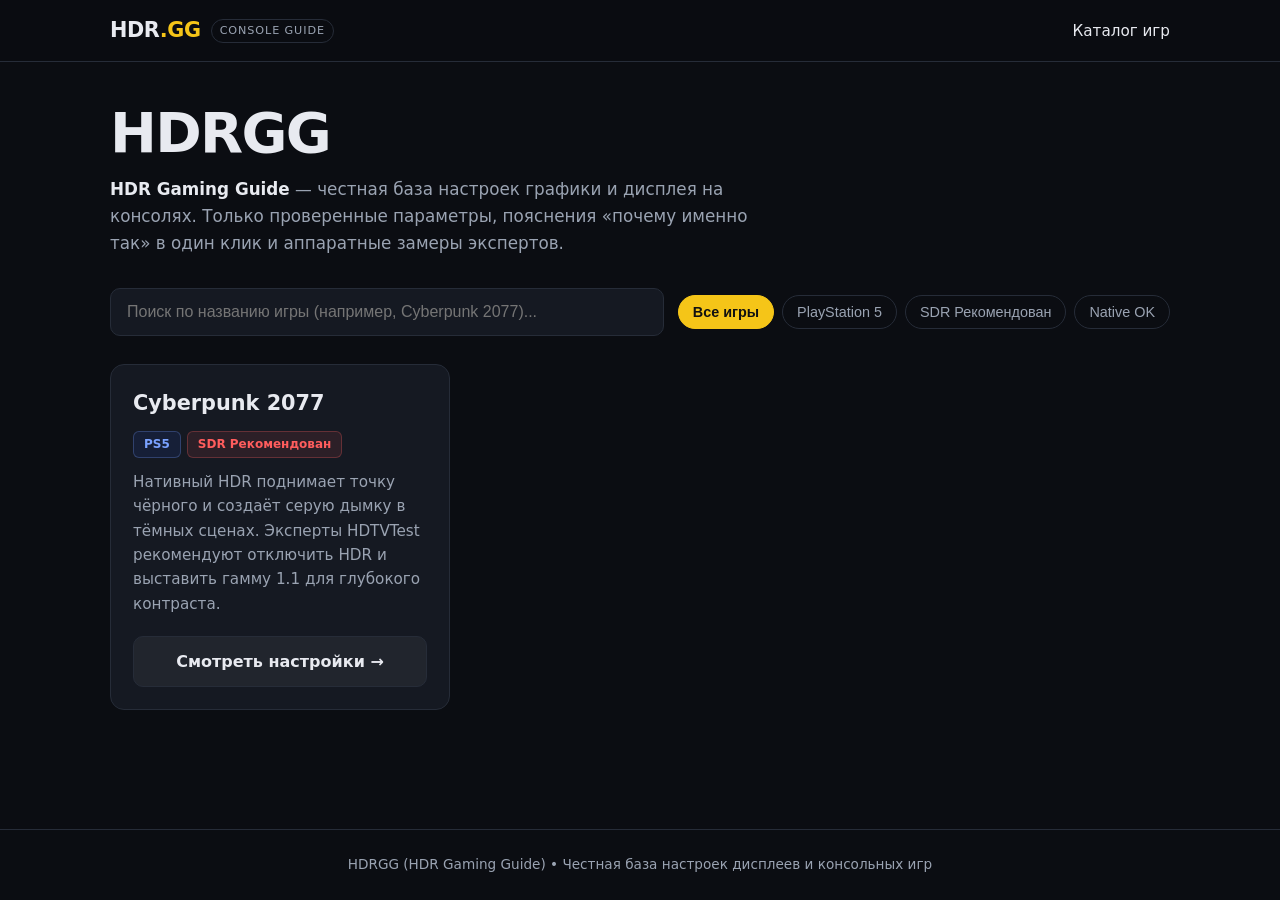
==== index.html @ 3c7486ac "Make index.html self-contained: inline styles and scripts" ====
<!DOCTYPE html>
<html lang="ru">
<head>
  <meta charset="UTF-8">
  <meta name="viewport" content="width=device-width, initial-scale=1.0">
  <title>HDRGG — База знаний и оптимальных настроек HDR в играх</title>
  <meta name="description" content="HDRGG (HDR Gaming Guide): честные настройки графики и HDR в играх на PS5 и консолях. Без мыла, с пояснениями в один клик и замерами HDTVTest.">

  <!-- Open Graph -->
  <meta property="og:title" content="HDRGG — Честный гид по настройкам HDR в играх">
  <meta property="og:description" content="Оптимальные настройки дисплея и графики на PS5: замеры экспертов, понятные пояснения и готовые пресеты.">
  <meta property="og:type" content="website">

  <style>
    *{box-sizing:border-box;margin:0;padding:0}
    :root{--bg:#0b0d12;--card:#151922;--border:#262c38;--text:#e8eaf0;--muted:#9aa3b2;--accent:#f5c518;--danger:#ff5d5d;--ok:#3ddc84}
    html{scroll-behavior:smooth}
    body{background:var(--bg);color:var(--text);font-family:system-ui,-apple-system,"Segoe UI",Roboto,sans-serif;line-height:1.6;min-height:100vh;display:flex;flex-direction:column}
    a{color:inherit;text-decoration:none}
    .header{position:sticky;top:0;z-index:10;background:rgba(11,13,18,.85);backdrop-filter:blur(10px);border-bottom:1px solid var(--border)}
    .header-container{max-width:1100px;margin:0 auto;padding:14px 20px;display:flex;align-items:center;justify-content:space-between;gap:16px}
    .logo-link{display:flex;align-items:center;gap:10px}
    .logo-text{font-weight:800;font-size:1.3rem;letter-spacing:-.02em}
    .logo-accent{color:var(--accent)}
    .logo-badge{font-size:.7rem;text-transform:uppercase;letter-spacing:.08em;color:var(--muted);border:1px solid var(--border);border-radius:999px;padding:2px 8px}
    .nav-links a{color:var(--muted);font-size:.95rem}
    .nav-links a.active,.nav-links a:hover{color:var(--text)}
    .main{flex:1;max-width:1100px;width:100%;margin:0 auto;padding:40px 20px}
    .hero{margin-bottom:32px}
    .hero-title{font-size:clamp(2.2rem,8vw,3.5rem);font-weight:800;letter-spacing:-.03em;line-height:1.1;margin-bottom:12px}
    .hero-desc{color:var(--muted);max-width:640px;font-size:1.05rem}
    .hero-desc strong{color:var(--text)}
    .controls-bar{display:flex;flex-direction:column;gap:14px;margin-bottom:28px}
    .search-input{width:100%;padding:14px 16px;background:var(--card);border:1px solid var(--border);border-radius:10px;color:var(--text);font-size:1rem}
    .search-input:focus{outline:none;border-color:var(--accent)}
    .filter-tags{display:flex;flex-wrap:wrap;gap:8px}
    .filter-btn{background:transparent;border:1px solid var(--border);color:var(--muted);padding:8px 14px;border-radius:999px;font-size:.9rem;cursor:pointer;transition:.2s}
    .filter-btn:hover{color:var(--text);border-color:var(--muted)}
    .filter-btn.active{background:var(--accent);border-color:var(--accent);color:#111;font-weight:600}
    .games-grid{display:grid;grid-template-columns:repeat(auto-fill,minmax(300px,1fr));gap:20px}
    .game-card{background:var(--card);border:1px solid var(--border);border-radius:14px;padding:22px;display:flex;flex-direction:column;justify-content:space-between;gap:20px;transition:border-color .2s,transform .2s}
    .game-card:hover{border-color:var(--accent);transform:translateY(-2px)}
    .game-title{font-size:1.3rem;margin-bottom:10px}
    .badges-row{display:flex;flex-wrap:wrap;gap:6px;margin-bottom:12px}
    .badge{font-size:.75rem;font-weight:600;padding:3px 10px;border-radius:6px}
    .badge-platform{background:#1f3a8a33;color:#7aa2ff;border:1px solid #7aa2ff44}
    .badge-broken{background:#ff5d5d1a;color:var(--danger);border:1px solid #ff5d5d44}
    .badge-ok{background:#3ddc841a;color:var(--ok);border:1px solid #3ddc8444}
    .game-summary{color:var(--muted);font-size:.95rem}
    .btn-card{display:inline-block;text-align:center;padding:12px;border-radius:10px;background:#ffffff0d;border:1px solid var(--border);font-weight:600;transition:.2s}
    .btn-card:hover{background:var(--accent);color:#111;border-color:var(--accent)}
    .empty{color:var(--muted);text-align:center;padding:40px 0;display:none}
    .footer{border-top:1px solid var(--border);text-align:center;padding:24px 20px;color:var(--muted);font-size:.85rem}
    .back-to-top{position:fixed;right:20px;bottom:20px;width:44px;height:44px;border-radius:50%;border:1px solid var(--border);background:var(--card);color:var(--text);font-size:1.2rem;cursor:pointer;opacity:0;pointer-events:none;transition:opacity .2s}
    .back-to-top.visible{opacity:1;pointer-events:auto}
    @media (min-width:720px){.controls-bar{flex-direction:row;align-items:center}.search-input{flex:1}}
  </style>
</head>
<body>

  <header class="header">
    <div class="header-container">
      <div class="logo">
        <a href="index.html" class="logo-link">
          <span class="logo-text">HDR<span class="logo-accent">.GG</span></span>
          <span class="logo-badge">Console Guide</span>
        </a>
      </div>
      <nav class="nav-links">
        <a href="index.html" class="active">Каталог игр</a>
      </nav>
    </div>
  </header>

  <main class="main">
    <section class="hero">
      <h1 class="hero-title">HDRGG</h1>
      <p class="hero-desc">
        <strong>HDR Gaming Guide</strong> — честная база настроек графики и дисплея на консолях. Только проверенные параметры, пояснения «почему именно так» в один клик и аппаратные замеры экспертов.
      </p>
    </section>

    <div class="controls-bar">
      <input type="text" id="gameSearch" class="search-input" placeholder="Поиск по названию игры (например, Cyberpunk 2077)..." autocomplete="off">
      <div class="filter-tags">
        <button class="filter-btn active" data-filter="all">Все игры</button>
        <button class="filter-btn" data-filter="ps5">PlayStation 5</button>
        <button class="filter-btn" data-filter="sdr-rec">SDR Рекомендован</button>
        <button class="filter-btn" data-filter="native-ok">Native OK</button>
      </div>
    </div>

    <div class="games-grid">
      <!-- Cyberpunk 2077 Card -->
      <article class="game-card" data-platform="ps5" data-status="sdr-rec">
        <div>
          <div class="game-header">
            <h2 class="game-title">Cyberpunk 2077</h2>
          </div>
          <div class="badges-row">
            <span class="badge badge-platform">PS5</span>
            <span class="badge badge-broken">SDR Рекомендован</span>
          </div>
          <p class="game-summary">
            Нативный HDR поднимает точку чёрного и создаёт серую дымку в тёмных сценах. Эксперты HDTVTest рекомендуют отключить HDR и выставить гамму 1.1 для глубокого контраста.
          </p>
        </div>
        <a href="cyberpunk-2077.html" class="btn-card">Смотреть настройки →</a>
      </article>
    </div>
    <p id="emptyState" class="empty">Ничего не найдено</p>
  </main>

  <footer class="footer">
    <p>HDRGG (HDR Gaming Guide) • Честная база настроек дисплеев и консольных игр</p>
  </footer>

  <button id="backToTop" class="back-to-top" title="Наверх" aria-label="Наверх">↑</button>

  <script>
    const search = document.getElementById('gameSearch');
    const buttons = document.querySelectorAll('.filter-btn');
    const cards = document.querySelectorAll('.game-card');
    const empty = document.getElementById('emptyState');
    let filter = 'all';

    function apply() {
      const q = search.value.trim().toLowerCase();
      let shown = 0;
      cards.forEach(card => {
        const title = card.querySelector('.game-title').textContent.toLowerCase();
        const matchFilter = filter === 'all' || card.dataset.platform === filter || card.dataset.status === filter;
        const visible = matchFilter && title.includes(q);
        card.style.display = visible ? '' : 'none';
        if (visible) shown++;
      });
      empty.style.display = shown ? 'none' : 'block';
    }

    search.addEventListener('input', apply);
    buttons.forEach(btn => btn.addEventListener('click', () => {
      buttons.forEach(b => b.classList.remove('active'));
      btn.classList.add('active');
      filter = btn.dataset.filter;
      apply();
    }));

    const toTop = document.getElementById('backToTop');
    window.addEventListener('scroll', () => toTop.classList.toggle('visible', window.scrollY > 300));
    toTop.addEventListener('click', () => window.scrollTo({ top: 0, behavior: 'smooth' }));
  </script>
</body>
</html>
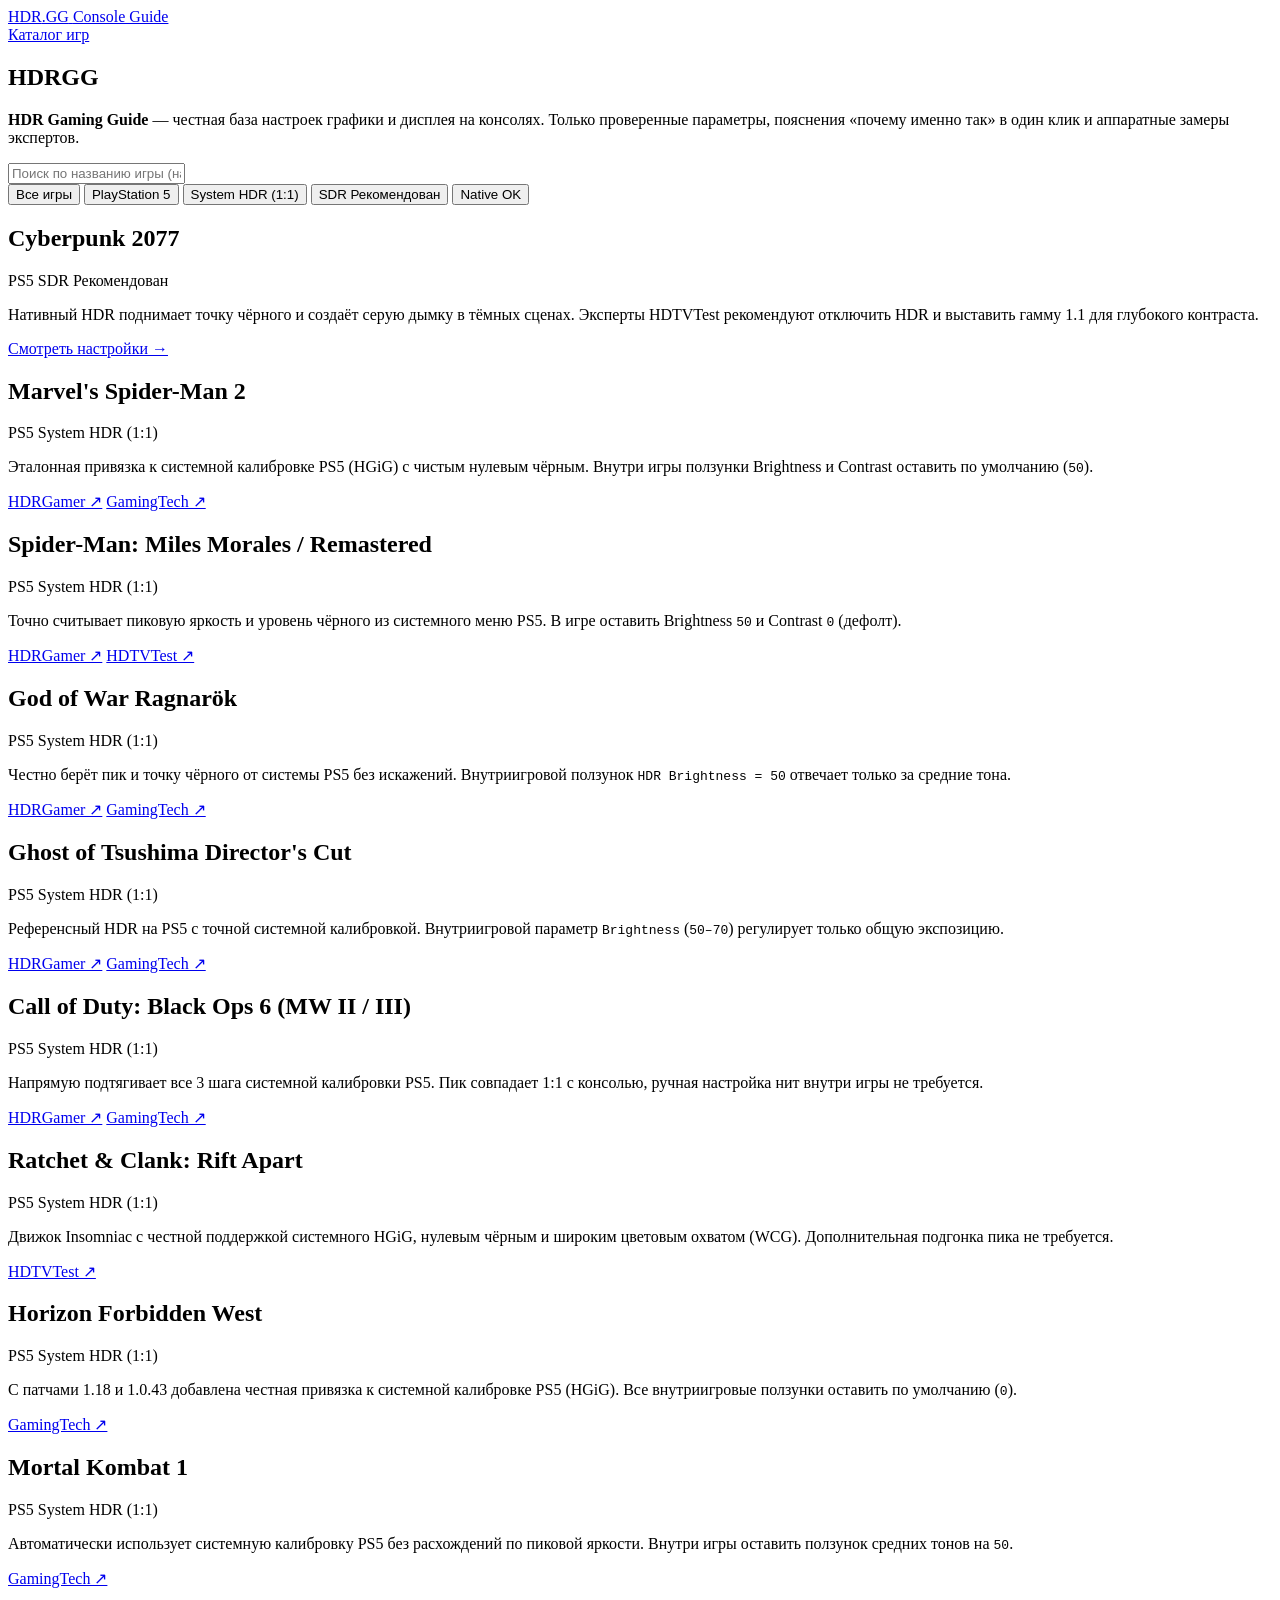
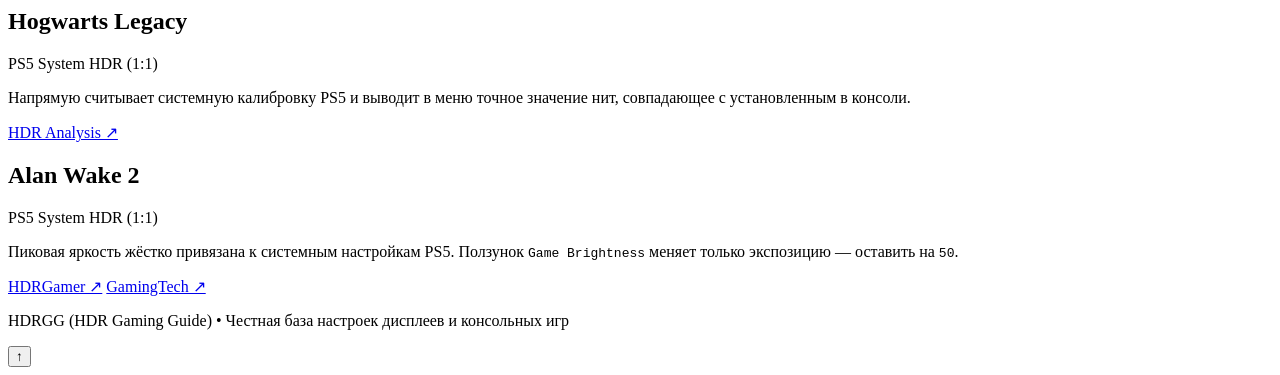
==== commit ba438923: "Update index.html" ====
--- a/index.html
+++ b/index.html
@@ -11,63 +11,20 @@
   <meta property="og:description" content="Оптимальные настройки дисплея и графики на PS5: замеры экспертов, понятные пояснения и готовые пресеты.">
   <meta property="og:type" content="website">
 
-  <style>
-    *{box-sizing:border-box;margin:0;padding:0}
-    :root{--bg:#0b0d12;--card:#151922;--border:#262c38;--text:#e8eaf0;--muted:#9aa3b2;--accent:#f5c518;--danger:#ff5d5d;--ok:#3ddc84}
-    html{scroll-behavior:smooth}
-    body{background:var(--bg);color:var(--text);font-family:system-ui,-apple-system,"Segoe UI",Roboto,sans-serif;line-height:1.6;min-height:100vh;display:flex;flex-direction:column}
-    a{color:inherit;text-decoration:none}
-    .header{position:sticky;top:0;z-index:10;background:rgba(11,13,18,.85);backdrop-filter:blur(10px);border-bottom:1px solid var(--border)}
-    .header-container{max-width:1100px;margin:0 auto;padding:14px 20px;display:flex;align-items:center;justify-content:space-between;gap:16px}
-    .logo-link{display:flex;align-items:center;gap:10px}
-    .logo-text{font-weight:800;font-size:1.3rem;letter-spacing:-.02em}
-    .logo-accent{color:var(--accent)}
-    .logo-badge{font-size:.7rem;text-transform:uppercase;letter-spacing:.08em;color:var(--muted);border:1px solid var(--border);border-radius:999px;padding:2px 8px}
-    .nav-links a{color:var(--muted);font-size:.95rem}
-    .nav-links a.active,.nav-links a:hover{color:var(--text)}
-    .main{flex:1;max-width:1100px;width:100%;margin:0 auto;padding:40px 20px}
-    .hero{margin-bottom:32px}
-    .hero-title{font-size:clamp(2.2rem,8vw,3.5rem);font-weight:800;letter-spacing:-.03em;line-height:1.1;margin-bottom:12px}
-    .hero-desc{color:var(--muted);max-width:640px;font-size:1.05rem}
-    .hero-desc strong{color:var(--text)}
-    .controls-bar{display:flex;flex-direction:column;gap:14px;margin-bottom:28px}
-    .search-input{width:100%;padding:14px 16px;background:var(--card);border:1px solid var(--border);border-radius:10px;color:var(--text);font-size:1rem}
-    .search-input:focus{outline:none;border-color:var(--accent)}
-    .filter-tags{display:flex;flex-wrap:wrap;gap:8px}
-    .filter-btn{background:transparent;border:1px solid var(--border);color:var(--muted);padding:8px 14px;border-radius:999px;font-size:.9rem;cursor:pointer;transition:.2s}
-    .filter-btn:hover{color:var(--text);border-color:var(--muted)}
-    .filter-btn.active{background:var(--accent);border-color:var(--accent);color:#111;font-weight:600}
-    .games-grid{display:grid;grid-template-columns:repeat(auto-fill,minmax(300px,1fr));gap:20px}
-    .game-card{background:var(--card);border:1px solid var(--border);border-radius:14px;padding:22px;display:flex;flex-direction:column;justify-content:space-between;gap:20px;transition:border-color .2s,transform .2s}
-    .game-card:hover{border-color:var(--accent);transform:translateY(-2px)}
-    .game-title{font-size:1.3rem;margin-bottom:10px}
-    .badges-row{display:flex;flex-wrap:wrap;gap:6px;margin-bottom:12px}
-    .badge{font-size:.75rem;font-weight:600;padding:3px 10px;border-radius:6px}
-    .badge-platform{background:#1f3a8a33;color:#7aa2ff;border:1px solid #7aa2ff44}
-    .badge-broken{background:#ff5d5d1a;color:var(--danger);border:1px solid #ff5d5d44}
-    .badge-ok{background:#3ddc841a;color:var(--ok);border:1px solid #3ddc8444}
-    .game-summary{color:var(--muted);font-size:.95rem}
-    .btn-card{display:inline-block;text-align:center;padding:12px;border-radius:10px;background:#ffffff0d;border:1px solid var(--border);font-weight:600;transition:.2s}
-    .btn-card:hover{background:var(--accent);color:#111;border-color:var(--accent)}
-    .empty{color:var(--muted);text-align:center;padding:40px 0;display:none}
-    .footer{border-top:1px solid var(--border);text-align:center;padding:24px 20px;color:var(--muted);font-size:.85rem}
-    .back-to-top{position:fixed;right:20px;bottom:20px;width:44px;height:44px;border-radius:50%;border:1px solid var(--border);background:var(--card);color:var(--text);font-size:1.2rem;cursor:pointer;opacity:0;pointer-events:none;transition:opacity .2s}
-    .back-to-top.visible{opacity:1;pointer-events:auto}
-    @media (min-width:720px){.controls-bar{flex-direction:row;align-items:center}.search-input{flex:1}}
-  </style>
+  <link rel="stylesheet" href="style.css">
 </head>
 <body>
 
   <header class="header">
     <div class="header-container">
       <div class="logo">
-        <a href="index.html" class="logo-link">
+        <a href="./" class="logo-link">
           <span class="logo-text">HDR<span class="logo-accent">.GG</span></span>
           <span class="logo-badge">Console Guide</span>
         </a>
       </div>
       <nav class="nav-links">
-        <a href="index.html" class="active">Каталог игр</a>
+        <a href="./" class="active">Каталог игр</a>
       </nav>
     </div>
   </header>
@@ -81,10 +38,11 @@
     </section>
 
     <div class="controls-bar">
-      <input type="text" id="gameSearch" class="search-input" placeholder="Поиск по названию игры (например, Cyberpunk 2077)..." autocomplete="off">
+      <input type="text" id="gameSearch" class="search-input" placeholder="Поиск по названию игры (например, Cyberpunk 2077, Spider-Man 2)..." autocomplete="off">
       <div class="filter-tags">
         <button class="filter-btn active" data-filter="all">Все игры</button>
         <button class="filter-btn" data-filter="ps5">PlayStation 5</button>
+        <button class="filter-btn" data-filter="system-hdr">System HDR (1:1)</button>
         <button class="filter-btn" data-filter="sdr-rec">SDR Рекомендован</button>
         <button class="filter-btn" data-filter="native-ok">Native OK</button>
       </div>
@@ -105,10 +63,205 @@
             Нативный HDR поднимает точку чёрного и создаёт серую дымку в тёмных сценах. Эксперты HDTVTest рекомендуют отключить HDR и выставить гамму 1.1 для глубокого контраста.
           </p>
         </div>
-        <a href="cyberpunk-2077.html" class="btn-card">Смотреть настройки →</a>
+        <a href="games/cyberpunk-2077/" class="btn-card">Смотреть настройки →</a>
+      </article>
+
+      <!-- Marvel's Spider-Man 2 -->
+      <article class="game-card" data-platform="ps5" data-status="system-hdr native-ok">
+        <div>
+          <div class="game-header">
+            <h2 class="game-title">Marvel's Spider-Man 2</h2>
+          </div>
+          <div class="badges-row">
+            <span class="badge badge-platform">PS5</span>
+            <span class="badge badge-system">System HDR (1:1)</span>
+          </div>
+          <p class="game-summary">
+            Эталонная привязка к системной калибровке PS5 (HGiG) с чистым нулевым чёрным. Внутри игры ползунки Brightness и Contrast оставить по умолчанию (<code>50</code>).
+          </p>
+        </div>
+        <div class="card-sources">
+          <a href="https://www.hdrgamer.com/2023/10/marvels-spider-man-2-hdr-settings.html" target="_blank" rel="noopener noreferrer" class="btn-card">HDRGamer ↗</a>
+          <a href="https://www.youtube.com/watch?v=6RADQQoK1A8" target="_blank" rel="noopener noreferrer" class="btn-card">GamingTech ↗</a>
+        </div>
+      </article>
+
+      <!-- Marvel's Spider-Man: Miles Morales / Remastered -->
+      <article class="game-card" data-platform="ps5" data-status="system-hdr native-ok">
+        <div>
+          <div class="game-header">
+            <h2 class="game-title">Spider-Man: Miles Morales / Remastered</h2>
+          </div>
+          <div class="badges-row">
+            <span class="badge badge-platform">PS5</span>
+            <span class="badge badge-system">System HDR (1:1)</span>
+          </div>
+          <p class="game-summary">
+            Точно считывает пиковую яркость и уровень чёрного из системного меню PS5. В игре оставить Brightness <code>50</code> и Contrast <code>0</code> (дефолт).
+          </p>
+        </div>
+        <div class="card-sources">
+          <a href="https://www.hdrgamer.com/2022/02/marvels-spider-man-miles-morales-hdr.html" target="_blank" rel="noopener noreferrer" class="btn-card">HDRGamer ↗</a>
+          <a href="https://www.youtube.com/watch?v=4Z_oJeHB-9E" target="_blank" rel="noopener noreferrer" class="btn-card">HDTVTest ↗</a>
+        </div>
+      </article>
+
+      <!-- God of War Ragnarök -->
+      <article class="game-card" data-platform="ps5" data-status="system-hdr native-ok">
+        <div>
+          <div class="game-header">
+            <h2 class="game-title">God of War Ragnarök</h2>
+          </div>
+          <div class="badges-row">
+            <span class="badge badge-platform">PS5</span>
+            <span class="badge badge-system">System HDR (1:1)</span>
+          </div>
+          <p class="game-summary">
+            Честно берёт пик и точку чёрного от системы PS5 без искажений. Внутриигровой ползунок <code>HDR Brightness = 50</code> отвечает только за средние тона.
+          </p>
+        </div>
+        <div class="card-sources">
+          <a href="https://www.hdrgamer.com/2022/11/god-of-war-ragnarok-hdr-settings.html" target="_blank" rel="noopener noreferrer" class="btn-card">HDRGamer ↗</a>
+          <a href="https://www.youtube.com/watch?v=zZSlhTzvuTs" target="_blank" rel="noopener noreferrer" class="btn-card">GamingTech ↗</a>
+        </div>
+      </article>
+
+      <!-- Ghost of Tsushima Director's Cut -->
+      <article class="game-card" data-platform="ps5" data-status="system-hdr native-ok">
+        <div>
+          <div class="game-header">
+            <h2 class="game-title">Ghost of Tsushima Director's Cut</h2>
+          </div>
+          <div class="badges-row">
+            <span class="badge badge-platform">PS5</span>
+            <span class="badge badge-system">System HDR (1:1)</span>
+          </div>
+          <p class="game-summary">
+            Референсный HDR на PS5 с точной системной калибровкой. Внутриигровой параметр <code>Brightness</code> (<code>50–70</code>) регулирует только общую экспозицию.
+          </p>
+        </div>
+        <div class="card-sources">
+          <a href="https://www.hdrgamer.com/2022/02/ghost-of-tsushima-ps5-hdr-settings.html" target="_blank" rel="noopener noreferrer" class="btn-card">HDRGamer ↗</a>
+          <a href="https://www.youtube.com/watch?v=10AkEy0HC-I" target="_blank" rel="noopener noreferrer" class="btn-card">GamingTech ↗</a>
+        </div>
+      </article>
+
+      <!-- Call of Duty: Black Ops 6 (и MW II / III) -->
+      <article class="game-card" data-platform="ps5" data-status="system-hdr native-ok">
+        <div>
+          <div class="game-header">
+            <h2 class="game-title">Call of Duty: Black Ops 6 (MW II / III)</h2>
+          </div>
+          <div class="badges-row">
+            <span class="badge badge-platform">PS5</span>
+            <span class="badge badge-system">System HDR (1:1)</span>
+          </div>
+          <p class="game-summary">
+            Напрямую подтягивает все 3 шага системной калибровки PS5. Пик совпадает 1:1 с консолью, ручная настройка нит внутри игры не требуется.
+          </p>
+        </div>
+        <div class="card-sources">
+          <a href="https://www.hdrgamer.com/2024/11/call-of-duty-black-ops-6-hdr-settings.html" target="_blank" rel="noopener noreferrer" class="btn-card">HDRGamer ↗</a>
+          <a href="https://www.youtube.com/watch?v=65luEPaMoEc" target="_blank" rel="noopener noreferrer" class="btn-card">GamingTech ↗</a>
+        </div>
+      </article>
+
+      <!-- Ratchet & Clank: Rift Apart -->
+      <article class="game-card" data-platform="ps5" data-status="system-hdr native-ok">
+        <div>
+          <div class="game-header">
+            <h2 class="game-title">Ratchet & Clank: Rift Apart</h2>
+          </div>
+          <div class="badges-row">
+            <span class="badge badge-platform">PS5</span>
+            <span class="badge badge-system">System HDR (1:1)</span>
+          </div>
+          <p class="game-summary">
+            Движок Insomniac с честной поддержкой системного HGiG, нулевым чёрным и широким цветовым охватом (WCG). Дополнительная подгонка пика не требуется.
+          </p>
+        </div>
+        <div class="card-sources">
+          <a href="https://www.youtube.com/watch?v=eNMEu1SCHe8" target="_blank" rel="noopener noreferrer" class="btn-card">HDTVTest ↗</a>
+        </div>
+      </article>
+
+      <!-- Horizon Forbidden West -->
+      <article class="game-card" data-platform="ps5" data-status="system-hdr native-ok">
+        <div>
+          <div class="game-header">
+            <h2 class="game-title">Horizon Forbidden West</h2>
+          </div>
+          <div class="badges-row">
+            <span class="badge badge-platform">PS5</span>
+            <span class="badge badge-system">System HDR (1:1)</span>
+          </div>
+          <p class="game-summary">
+            С патчами 1.18 и 1.0.43 добавлена честная привязка к системной калибровке PS5 (HGiG). Все внутриигровые ползунки оставить по умолчанию (<code>0</code>).
+          </p>
+        </div>
+        <div class="card-sources">
+          <a href="https://www.youtube.com/watch?v=Kw8JuZEl8M0" target="_blank" rel="noopener noreferrer" class="btn-card">GamingTech ↗</a>
+        </div>
+      </article>
+
+      <!-- Mortal Kombat 1 -->
+      <article class="game-card" data-platform="ps5" data-status="system-hdr native-ok">
+        <div>
+          <div class="game-header">
+            <h2 class="game-title">Mortal Kombat 1</h2>
+          </div>
+          <div class="badges-row">
+            <span class="badge badge-platform">PS5</span>
+            <span class="badge badge-system">System HDR (1:1)</span>
+          </div>
+          <p class="game-summary">
+            Автоматически использует системную калибровку PS5 без расхождений по пиковой яркости. Внутри игры оставить ползунок средних тонов на <code>50</code>.
+          </p>
+        </div>
+        <div class="card-sources">
+          <a href="https://www.youtube.com/watch?v=ZljIGLOtor4" target="_blank" rel="noopener noreferrer" class="btn-card">GamingTech ↗</a>
+        </div>
+      </article>
+
+      <!-- Hogwarts Legacy -->
+      <article class="game-card" data-platform="ps5" data-status="system-hdr native-ok">
+        <div>
+          <div class="game-header">
+            <h2 class="game-title">Hogwarts Legacy</h2>
+          </div>
+          <div class="badges-row">
+            <span class="badge badge-platform">PS5</span>
+            <span class="badge badge-system">System HDR (1:1)</span>
+          </div>
+          <p class="game-summary">
+            Напрямую считывает системную калибровку PS5 и выводит в меню точное значение нит, совпадающее с установленным в консоли.
+          </p>
+        </div>
+        <div class="card-sources">
+          <a href="https://www.youtube.com/watch?v=-p6TNxAV4P0" target="_blank" rel="noopener noreferrer" class="btn-card">HDR Analysis ↗</a>
+        </div>
+      </article>
+
+      <!-- Alan Wake 2 -->
+      <article class="game-card" data-platform="ps5" data-status="system-hdr native-ok">
+        <div>
+          <div class="game-header">
+            <h2 class="game-title">Alan Wake 2</h2>
+          </div>
+          <div class="badges-row">
+            <span class="badge badge-platform">PS5</span>
+            <span class="badge badge-system">System HDR (1:1)</span>
+          </div>
+          <p class="game-summary">
+            Пиковая яркость жёстко привязана к системным настройкам PS5. Ползунок <code>Game Brightness</code> меняет только экспозицию — оставить на <code>50</code>.
+          </p>
+        </div>
+        <div class="card-sources">
+          <a href="https://www.hdrgamer.com/2024/02/alan-wake-2-hdr-settings.html" target="_blank" rel="noopener noreferrer" class="btn-card">HDRGamer ↗</a>
+          <a href="https://www.youtube.com/watch?v=LpkKiHgCArc" target="_blank" rel="noopener noreferrer" class="btn-card">GamingTech ↗</a>
+        </div>
       </article>
     </div>
-    <p id="emptyState" class="empty">Ничего не найдено</p>
   </main>
 
   <footer class="footer">
@@ -117,37 +270,6 @@
 
   <button id="backToTop" class="back-to-top" title="Наверх" aria-label="Наверх">↑</button>
 
-  <script>
-    const search = document.getElementById('gameSearch');
-    const buttons = document.querySelectorAll('.filter-btn');
-    const cards = document.querySelectorAll('.game-card');
-    const empty = document.getElementById('emptyState');
-    let filter = 'all';
-
-    function apply() {
-      const q = search.value.trim().toLowerCase();
-      let shown = 0;
-      cards.forEach(card => {
-        const title = card.querySelector('.game-title').textContent.toLowerCase();
-        const matchFilter = filter === 'all' || card.dataset.platform === filter || card.dataset.status === filter;
-        const visible = matchFilter && title.includes(q);
-        card.style.display = visible ? '' : 'none';
-        if (visible) shown++;
-      });
-      empty.style.display = shown ? 'none' : 'block';
-    }
-
-    search.addEventListener('input', apply);
-    buttons.forEach(btn => btn.addEventListener('click', () => {
-      buttons.forEach(b => b.classList.remove('active'));
-      btn.classList.add('active');
-      filter = btn.dataset.filter;
-      apply();
-    }));
-
-    const toTop = document.getElementById('backToTop');
-    window.addEventListener('scroll', () => toTop.classList.toggle('visible', window.scrollY > 300));
-    toTop.addEventListener('click', () => window.scrollTo({ top: 0, behavior: 'smooth' }));
-  </script>
+  <script src="script.js"></script>
 </body>
 </html>
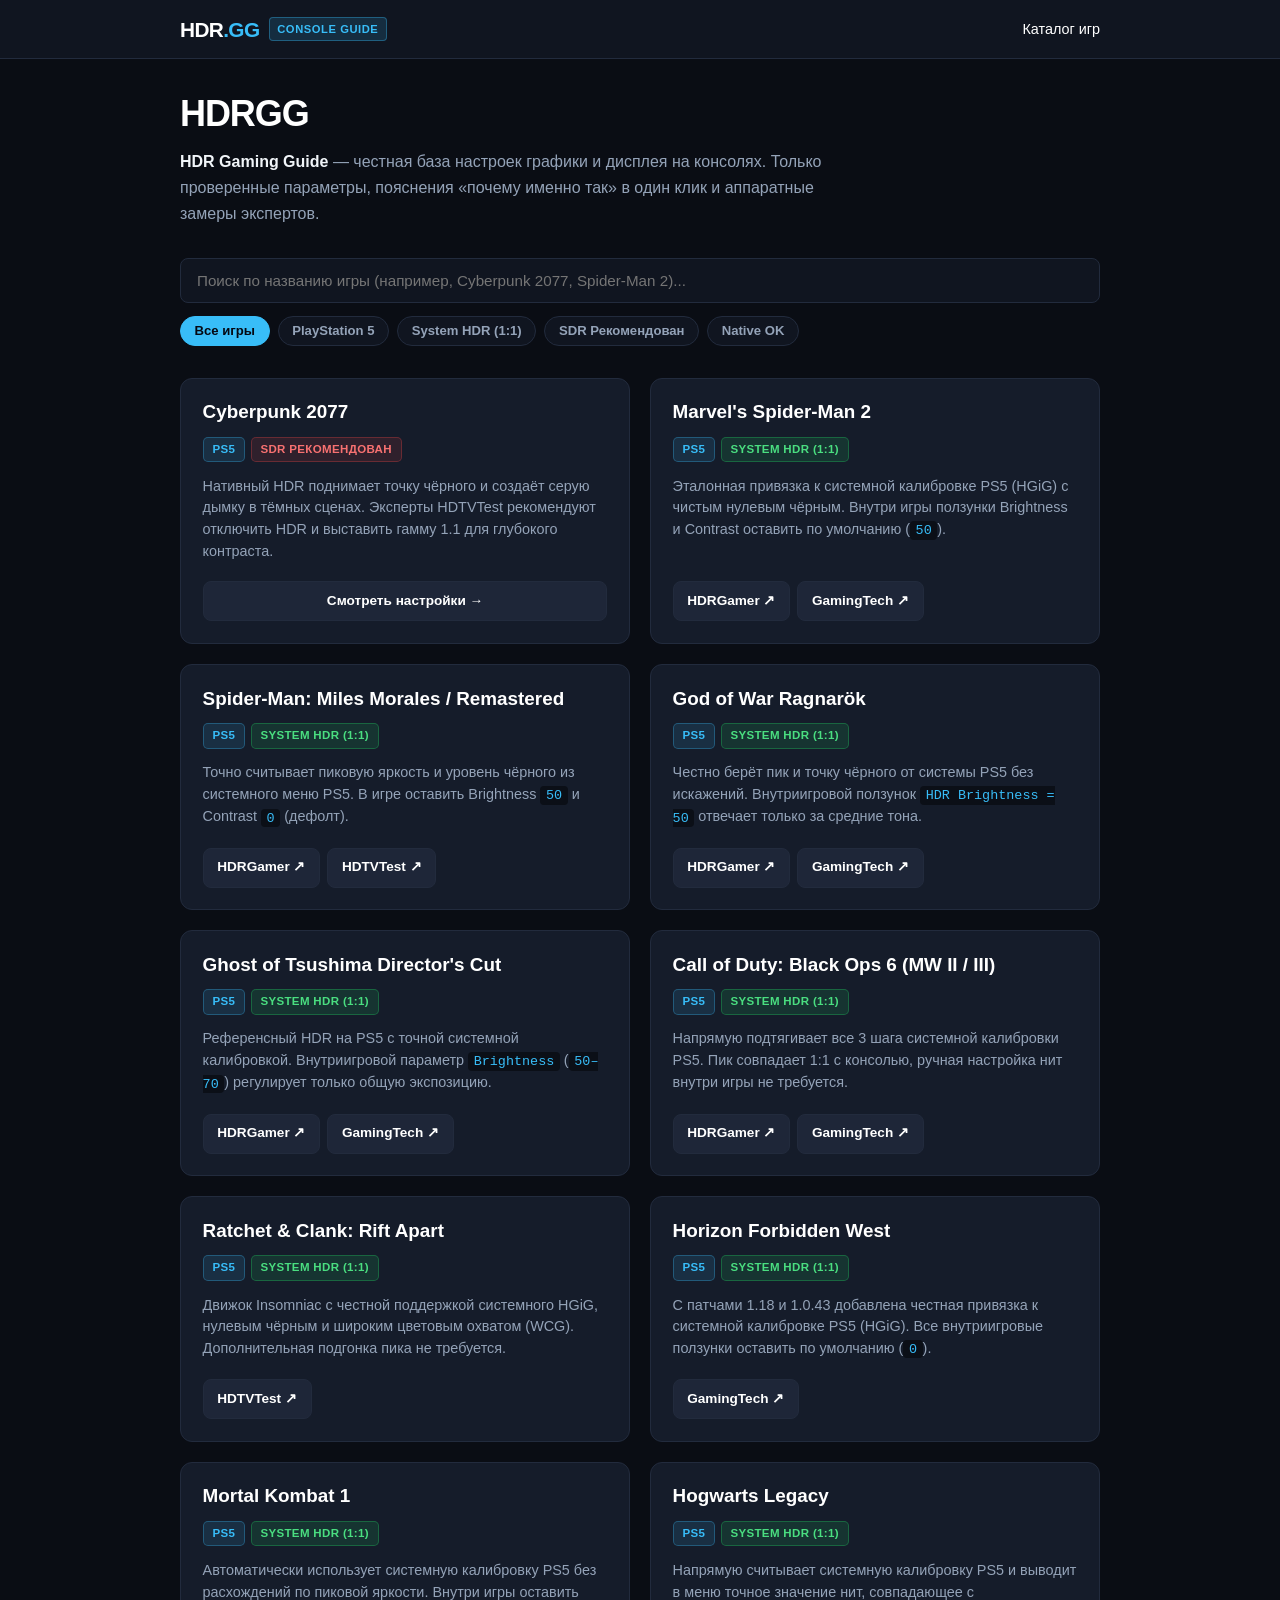
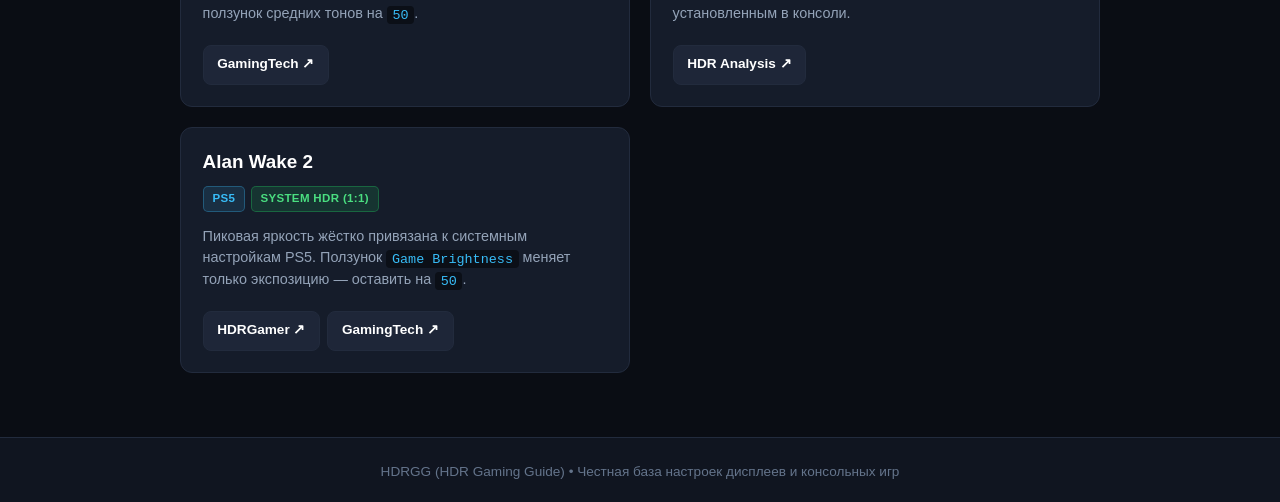
==== commit acbc43ea: "Update index.html" ====
--- a/index.html
+++ b/index.html
@@ -11,7 +11,372 @@
   <meta property="og:description" content="Оптимальные настройки дисплея и графики на PS5: замеры экспертов, понятные пояснения и готовые пресеты.">
   <meta property="og:type" content="website">
 
-  <link rel="stylesheet" href="style.css">
+  <style>
+    /* Base & Reset */
+    :root {
+      --bg-primary: #0a0d14;
+      --bg-secondary: #101520;
+      --bg-card: #151c2a;
+      --bg-card-hover: #1b2334;
+      --border-color: #222b3d;
+      --border-active: #38bdf8;
+      --text-main: #f1f5f9;
+      --text-muted: #94a3b8;
+      --text-dim: #64748b;
+      --accent-blue: #38bdf8;
+      --accent-cyan: #06b6d4;
+      --accent-green: #22c55e;
+      --accent-amber: #f59e0b;
+      --accent-red: #ef4444;
+      --font-sans: -apple-system, BlinkMacSystemFont, "Segoe UI", Roboto, "Helvetica Neue", Arial, sans-serif;
+      --font-mono: ui-monospace, SFMono-Regular, Menlo, Consolas, monospace;
+    }
+
+    * {
+      box-sizing: border-box;
+      margin: 0;
+      padding: 0;
+    }
+
+    body {
+      background-color: var(--bg-primary);
+      color: var(--text-main);
+      font-family: var(--font-sans);
+      line-height: 1.5;
+      min-height: 100vh;
+      display: flex;
+      flex-direction: column;
+      -webkit-font-smoothing: antialiased;
+    }
+
+    a {
+      color: var(--accent-blue);
+      text-decoration: none;
+      transition: color 0.15s ease;
+    }
+
+    a:hover {
+      text-decoration: underline;
+    }
+
+    /* Header */
+    .header {
+      background: var(--bg-secondary);
+      border-bottom: 1px solid var(--border-color);
+      position: sticky;
+      top: 0;
+      z-index: 50;
+      backdrop-filter: blur(8px);
+    }
+
+    .header-container {
+      max-width: 960px;
+      margin: 0 auto;
+      padding: 0.85rem 1.25rem;
+      display: flex;
+      align-items: center;
+      justify-content: space-between;
+    }
+
+    .logo-link {
+      display: flex;
+      align-items: center;
+      gap: 0.6rem;
+      text-decoration: none !important;
+    }
+
+    .logo-text {
+      font-size: 1.3rem;
+      font-weight: 900;
+      color: #fff;
+      letter-spacing: -0.03em;
+    }
+
+    .logo-accent {
+      color: var(--accent-blue);
+    }
+
+    .logo-badge {
+      background: rgba(56, 189, 248, 0.15);
+      border: 1px solid rgba(56, 189, 248, 0.35);
+      color: var(--accent-blue);
+      font-size: 0.7rem;
+      font-weight: 800;
+      padding: 0.15rem 0.45rem;
+      border-radius: 4px;
+      text-transform: uppercase;
+      letter-spacing: 0.05em;
+    }
+
+    .nav-links a {
+      color: var(--text-muted);
+      font-size: 0.9rem;
+      font-weight: 500;
+    }
+
+    .nav-links a:hover,
+    .nav-links a.active {
+      color: #fff;
+      text-decoration: none;
+    }
+
+    /* Main Container */
+    .main {
+      max-width: 960px;
+      margin: 0 auto;
+      padding: 1.75rem 1.25rem 4rem;
+      flex: 1;
+      width: 100%;
+    }
+
+    /* Hero */
+    .hero {
+      margin-bottom: 2rem;
+    }
+
+    .hero-title {
+      font-size: 2.25rem;
+      font-weight: 900;
+      letter-spacing: -0.03em;
+      color: #fff;
+      margin-bottom: 0.5rem;
+    }
+
+    .hero-desc {
+      color: var(--text-muted);
+      font-size: 1rem;
+      max-width: 680px;
+      line-height: 1.6;
+    }
+
+    .hero-desc strong {
+      color: var(--text-main);
+    }
+
+    /* Controls */
+    .controls-bar {
+      margin-bottom: 1.75rem;
+      display: flex;
+      flex-direction: column;
+      gap: 0.85rem;
+    }
+
+    .search-input {
+      width: 100%;
+      background: var(--bg-secondary);
+      border: 1px solid var(--border-color);
+      color: var(--text-main);
+      padding: 0.8rem 1rem;
+      border-radius: 8px;
+      font-size: 0.95rem;
+      outline: none;
+      transition: border-color 0.15s;
+    }
+
+    .search-input:focus {
+      border-color: var(--border-active);
+    }
+
+    .filter-tags {
+      display: flex;
+      gap: 0.5rem;
+      overflow-x: auto;
+      padding-bottom: 0.25rem;
+      scrollbar-width: thin;
+    }
+
+    .filter-btn {
+      background: var(--bg-secondary);
+      color: var(--text-muted);
+      border: 1px solid var(--border-color);
+      padding: 0.38rem 0.85rem;
+      border-radius: 20px;
+      font-size: 0.82rem;
+      font-weight: 600;
+      cursor: pointer;
+      white-space: nowrap;
+      transition: all 0.15s ease;
+    }
+
+    .filter-btn:hover,
+    .filter-btn.active {
+      background: var(--accent-blue);
+      color: #050811;
+      border-color: var(--accent-blue);
+    }
+
+    /* Games Grid */
+    .games-grid {
+      display: grid;
+      grid-template-columns: repeat(auto-fill, minmax(300px, 1fr));
+      gap: 1.25rem;
+    }
+
+    .game-card {
+      background: var(--bg-card);
+      border: 1px solid var(--border-color);
+      border-radius: 12px;
+      padding: 1.35rem;
+      display: flex;
+      flex-direction: column;
+      justify-content: space-between;
+      transition: transform 0.15s ease, border-color 0.15s ease, background 0.15s ease;
+    }
+
+    .game-card:hover {
+      transform: translateY(-2px);
+      border-color: var(--accent-blue);
+      background: var(--bg-card-hover);
+    }
+
+    .game-header {
+      display: flex;
+      align-items: flex-start;
+      justify-content: space-between;
+      gap: 0.75rem;
+      margin-bottom: 0.75rem;
+    }
+
+    .game-title {
+      font-size: 1.18rem;
+      font-weight: 700;
+      color: #fff;
+      line-height: 1.3;
+    }
+
+    .badges-row {
+      display: flex;
+      flex-wrap: wrap;
+      gap: 0.35rem;
+      margin-bottom: 0.85rem;
+    }
+
+    .badge {
+      font-size: 0.72rem;
+      font-weight: 700;
+      padding: 0.2rem 0.55rem;
+      border-radius: 5px;
+      text-transform: uppercase;
+      letter-spacing: 0.03em;
+    }
+
+    .badge-platform {
+      background: rgba(56, 189, 248, 0.12);
+      border: 1px solid rgba(56, 189, 248, 0.3);
+      color: var(--accent-blue);
+    }
+
+    .badge-broken {
+      background: rgba(239, 68, 68, 0.12);
+      border: 1px solid rgba(239, 68, 68, 0.3);
+      color: #f87171;
+    }
+
+    .badge-system {
+      background: rgba(34, 197, 94, 0.14);
+      border: 1px solid rgba(34, 197, 94, 0.35);
+      color: #4ade80;
+    }
+
+    .game-summary {
+      color: var(--text-muted);
+      font-size: 0.9rem;
+      line-height: 1.5;
+      margin-bottom: 1.2rem;
+    }
+
+    .game-summary code {
+      font-family: var(--font-mono);
+      background: #0b0f17;
+      color: var(--accent-blue);
+      padding: 0.1rem 0.35rem;
+      border-radius: 4px;
+      font-size: 0.84rem;
+    }
+
+    .card-sources {
+      display: flex;
+      flex-wrap: wrap;
+      gap: 0.45rem;
+      margin-top: auto;
+    }
+
+    .btn-card {
+      display: inline-flex;
+      align-items: center;
+      justify-content: center;
+      background: #1e2638;
+      color: #fff;
+      padding: 0.55rem 0.85rem;
+      border-radius: 8px;
+      font-size: 0.85rem;
+      font-weight: 600;
+      border: 1px solid var(--border-color);
+      transition: all 0.15s ease;
+    }
+
+    .btn-card:hover {
+      background: var(--accent-blue);
+      color: #050811;
+      text-decoration: none;
+      border-color: var(--accent-blue);
+    }
+
+    /* Footer & Back to top */
+    .footer {
+      border-top: 1px solid var(--border-color);
+      background: var(--bg-secondary);
+      padding: 1.5rem 1.25rem;
+      text-align: center;
+      color: var(--text-dim);
+      font-size: 0.85rem;
+    }
+
+    .back-to-top {
+      position: fixed;
+      bottom: 1.5rem;
+      right: 1.5rem;
+      background: var(--bg-card);
+      border: 1px solid var(--border-color);
+      color: var(--text-main);
+      width: 42px;
+      height: 42px;
+      border-radius: 50%;
+      display: flex;
+      align-items: center;
+      justify-content: center;
+      cursor: pointer;
+      opacity: 0;
+      visibility: hidden;
+      transition: all 0.2s ease;
+      z-index: 40;
+    }
+
+    .back-to-top.visible {
+      opacity: 1;
+      visibility: visible;
+    }
+
+    .back-to-top:hover {
+      background: var(--accent-blue);
+      color: #050811;
+      border-color: var(--accent-blue);
+    }
+
+    @media (max-width: 600px) {
+      .hero-title {
+        font-size: 1.8rem;
+      }
+      .games-grid {
+        grid-template-columns: 1fr;
+      }
+    }
+
+    @media print {
+      body { background: #fff; color: #000; }
+      .header, .footer, .back-to-top, .controls-bar { display: none !important; }
+    }
+  </style>
 </head>
 <body>
 
@@ -270,6 +635,63 @@
 
   <button id="backToTop" class="back-to-top" title="Наверх" aria-label="Наверх">↑</button>
 
-  <script src="script.js"></script>
+  <script>
+    document.addEventListener('DOMContentLoaded', () => {
+      // Back to top button
+      const backToTopBtn = document.getElementById('backToTop');
+      if (backToTopBtn) {
+        window.addEventListener('scroll', () => {
+          if (window.scrollY > 300) {
+            backToTopBtn.classList.add('visible');
+          } else {
+            backToTopBtn.classList.remove('visible');
+          }
+        });
+
+        backToTopBtn.addEventListener('click', () => {
+          window.scrollTo({ top: 0, behavior: 'smooth' });
+        });
+      }
+
+      // Catalog search & filter
+      const searchInput = document.getElementById('gameSearch');
+      const filterBtns = document.querySelectorAll('.filter-btn');
+      const gameCards = document.querySelectorAll('.game-card');
+
+      if (searchInput && gameCards.length > 0) {
+        let activeFilter = 'all';
+
+        const filterGames = () => {
+          const query = searchInput.value.toLowerCase().trim();
+
+          gameCards.forEach((card) => {
+            const title = card.querySelector('.game-title')?.textContent.toLowerCase() || '';
+            const platform = (card.dataset.platform || '').toLowerCase().split(/\s+/);
+            const status = (card.dataset.status || '').toLowerCase().split(/\s+/);
+            const filterVal = activeFilter.toLowerCase();
+
+            const matchesQuery = title.includes(query);
+            const matchesFilter =
+              filterVal === 'all' ||
+              platform.includes(filterVal) ||
+              status.includes(filterVal);
+
+            card.style.display = matchesQuery && matchesFilter ? 'flex' : 'none';
+          });
+        };
+
+        searchInput.addEventListener('input', filterGames);
+
+        filterBtns.forEach((btn) => {
+          btn.addEventListener('click', () => {
+            filterBtns.forEach((b) => b.classList.remove('active'));
+            btn.classList.add('active');
+            activeFilter = btn.dataset.filter;
+            filterGames();
+          });
+        });
+      }
+    });
+  </script>
 </body>
 </html>
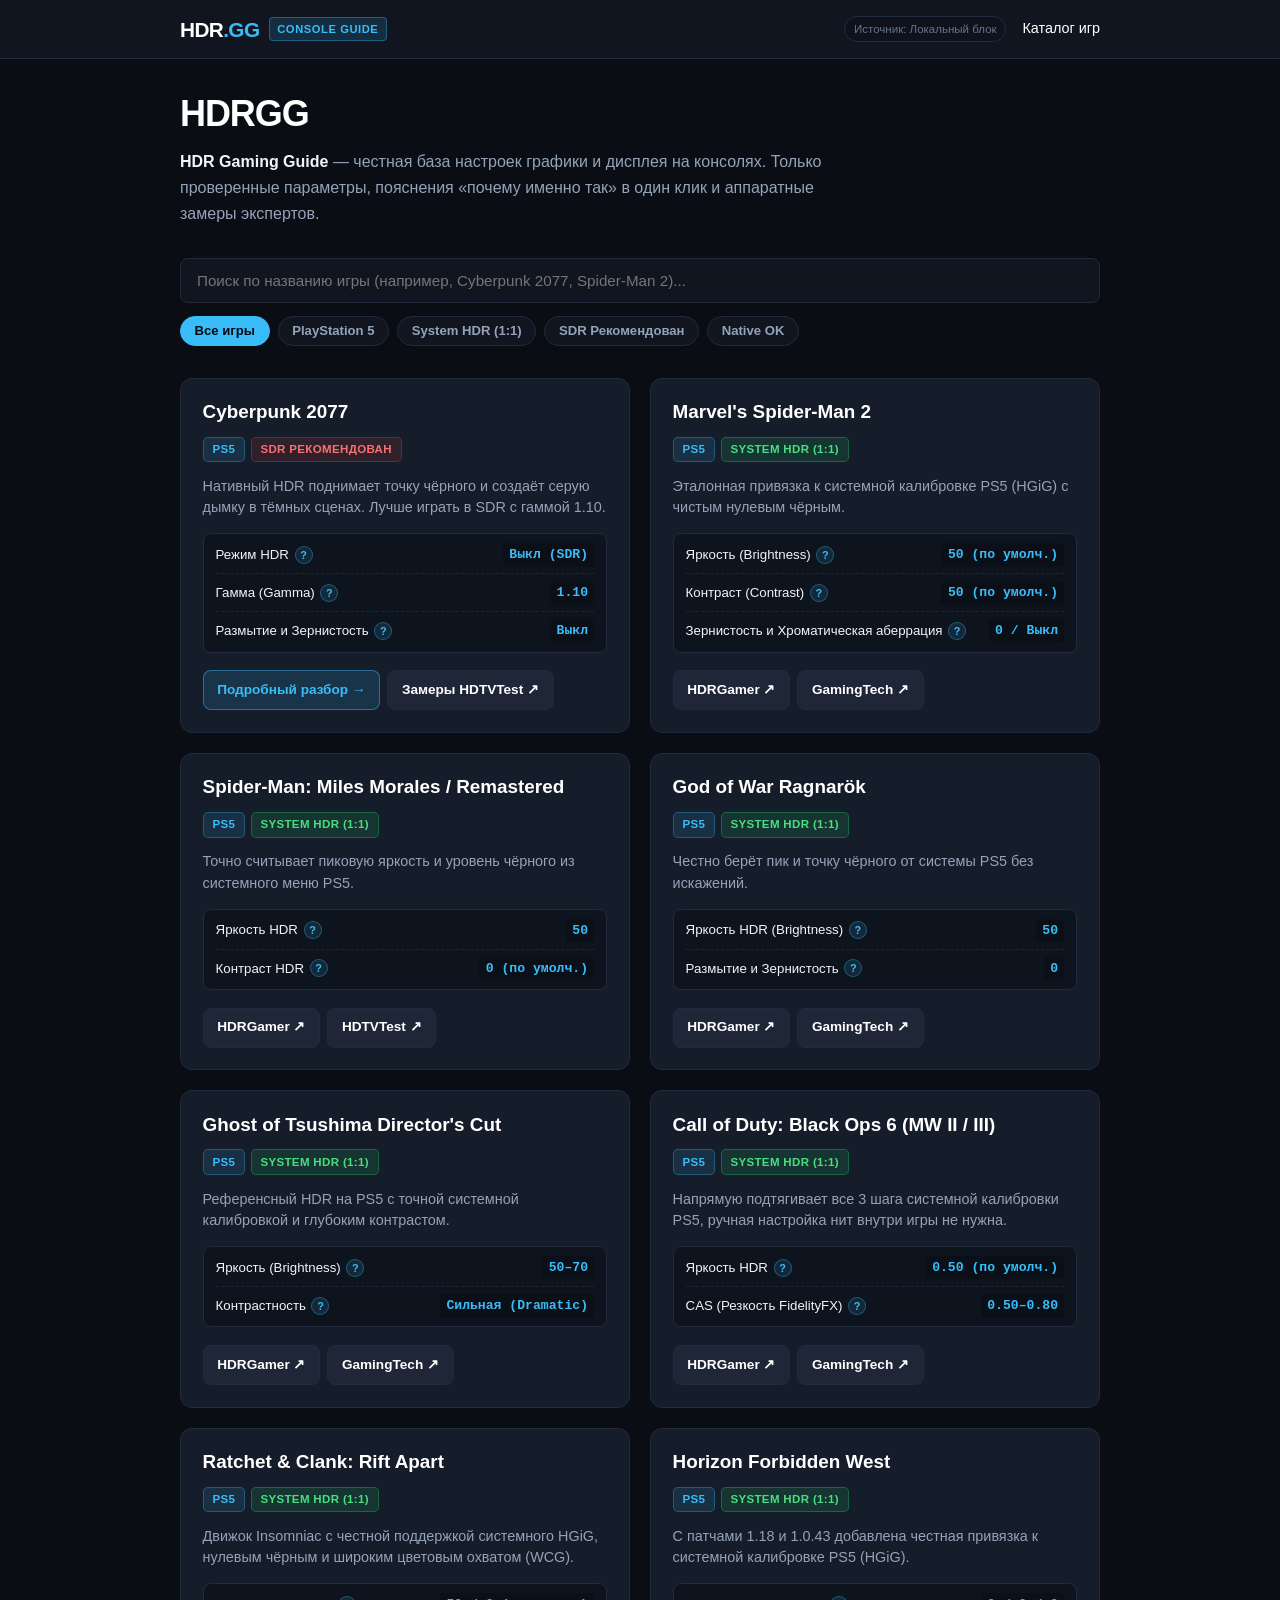
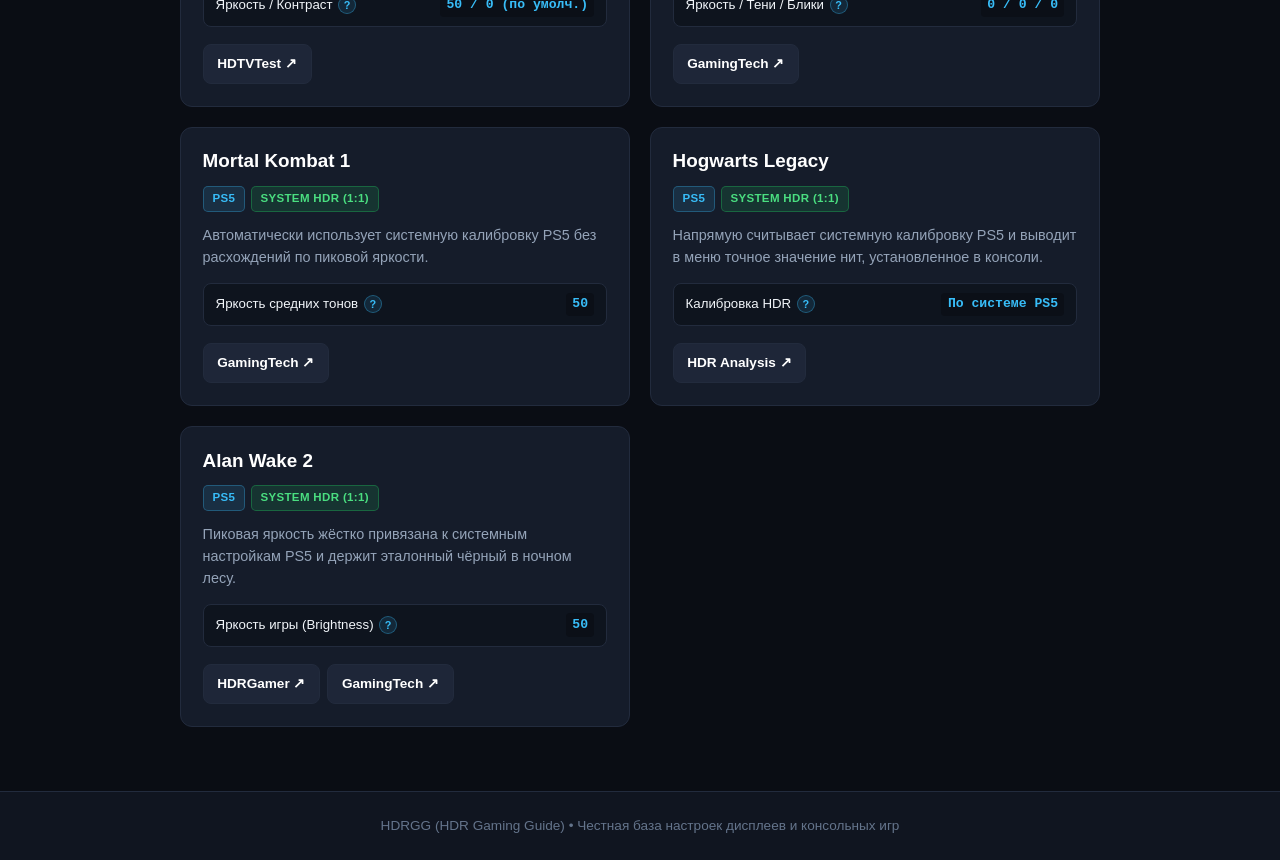
==== commit 1c45dc5b: "Update index.html" ====
--- a/index.html
+++ b/index.html
@@ -108,6 +108,12 @@
       letter-spacing: 0.05em;
     }
 
+    .nav-links {
+      display: flex;
+      align-items: center;
+      gap: 1rem;
+    }
+
     .nav-links a {
       color: var(--text-muted);
       font-size: 0.9rem;
@@ -118,6 +124,15 @@
     .nav-links a.active {
       color: #fff;
       text-decoration: none;
+    }
+
+    .data-source-pill {
+      font-size: 0.72rem;
+      color: var(--text-dim);
+      background: #0d121c;
+      border: 1px solid var(--border-color);
+      padding: 0.2rem 0.55rem;
+      border-radius: 999px;
     }
 
     /* Main Container */
@@ -278,20 +293,106 @@
       color: #4ade80;
     }
 
+    .badge-warn {
+      background: rgba(245, 158, 11, 0.14);
+      border: 1px solid rgba(245, 158, 11, 0.35);
+      color: #fbbf24;
+    }
+
     .game-summary {
       color: var(--text-muted);
       font-size: 0.9rem;
       line-height: 1.5;
-      margin-bottom: 1.2rem;
-    }
-
-    .game-summary code {
+      margin-bottom: 0.9rem;
+    }
+
+    .game-summary code,
+    .mini-val {
       font-family: var(--font-mono);
       background: #0b0f17;
       color: var(--accent-blue);
-      padding: 0.1rem 0.35rem;
+      padding: 0.12rem 0.4rem;
       border-radius: 4px;
-      font-size: 0.84rem;
+      font-size: 0.82rem;
+      font-weight: 600;
+    }
+
+    /* Inline mini-settings inside cards */
+    .mini-settings {
+      background: rgba(10, 13, 20, 0.55);
+      border: 1px solid var(--border-color);
+      border-radius: 8px;
+      padding: 0.55rem 0.75rem;
+      margin-bottom: 1.1rem;
+      display: flex;
+      flex-direction: column;
+      gap: 0.45rem;
+    }
+
+    .mini-setting-item {
+      display: flex;
+      flex-direction: column;
+      gap: 0.25rem;
+      border-bottom: 1px dashed rgba(34, 43, 61, 0.7);
+      padding-bottom: 0.4rem;
+    }
+
+    .mini-setting-item:last-child {
+      border-bottom: none;
+      padding-bottom: 0;
+    }
+
+    .mini-setting-top {
+      display: flex;
+      align-items: center;
+      justify-content: space-between;
+      gap: 0.5rem;
+      font-size: 0.83rem;
+    }
+
+    .mini-name {
+      color: var(--text-main);
+      font-weight: 500;
+      display: inline-flex;
+      align-items: center;
+      gap: 0.35rem;
+    }
+
+    .why-mini-btn {
+      background: rgba(56, 189, 248, 0.12);
+      border: 1px solid rgba(56, 189, 248, 0.35);
+      color: var(--accent-blue);
+      font-size: 0.68rem;
+      font-weight: 800;
+      width: 18px;
+      height: 18px;
+      border-radius: 50%;
+      display: inline-flex;
+      align-items: center;
+      justify-content: center;
+      cursor: pointer;
+      transition: all 0.15s ease;
+    }
+
+    .why-mini-btn:hover,
+    .why-mini-btn[aria-expanded="true"] {
+      background: var(--accent-blue);
+      color: #050811;
+    }
+
+    .mini-why-box {
+      display: none;
+      font-size: 0.78rem;
+      color: var(--text-muted);
+      background: #0d121c;
+      border-left: 2px solid var(--accent-blue);
+      padding: 0.35rem 0.55rem;
+      border-radius: 0 4px 4px 0;
+      margin-top: 0.15rem;
+    }
+
+    .mini-why-box.open {
+      display: block;
     }
 
     .card-sources {
@@ -322,6 +423,12 @@
       border-color: var(--accent-blue);
     }
 
+    .btn-card-primary {
+      background: rgba(56, 189, 248, 0.15);
+      border-color: rgba(56, 189, 248, 0.45);
+      color: var(--accent-blue);
+    }
+
     /* Footer & Back to top */
     .footer {
       border-top: 1px solid var(--border-color);
@@ -380,6 +487,134 @@
 </head>
 <body>
 
+  <!-- =========================================================================
+       НАСТРОЙКА ИСТОЧНИКА ДАННЫХ (GOOGLE ТАБЛИЦА ПОДКЛЮЧЕНА!)
+       =========================================================================
+       Твоя ссылка на опубликованную CSV-таблицу уже вставлена ниже.
+       Если захочешь отключить таблицу и брать игры из текстового блока ниже —
+       просто сотри ссылку внутри кавычек: const GOOGLE_SHEET_CSV_URL = "";
+       ========================================================================= -->
+  <script>
+    const GOOGLE_SHEET_CSV_URL = "https://docs.google.com/spreadsheets/d/e/2PACX-1vRdEJvE6K7qjVfqC_SQjywBKxAbPwb6vml4LI4Gn8RRck_yuEC-_26RalSPrjNjYxs4kr2meTNFONA9/pub?output=csv";
+  </script>
+
+  <!-- =========================================================================
+       РЕЗЕРВНЫЙ ТЕКСТОВЫЙ ДОКУМЕНТ ИГР (РАБОТАЕТ, ЕСЛИ ТАБЛИЦА ОТКЛЮЧЕНА)
+       ========================================================================= -->
+  <script id="games-doc" type="text/plain">
+Игра: Cyberpunk 2077
+Платформа: PS5
+Статус: SDR Рекомендован
+Описание: Нативный HDR поднимает точку чёрного и создаёт серую дымку в тёмных сценах. Лучше играть в SDR с гаммой 1.10.
+Настройка: Режим HDR = Выкл (SDR) ? В HDR10 сломана нижняя граница яркости: тени выглядят молочно-серыми на OLED.
+Настройка: Гамма (Gamma) = 1.10 ? Возвращает глубокий чёрный цвет в ночном Найт-Сити без потери деталей в тенях.
+Настройка: Размытие и Зернистость = Выкл ? Убирает мыло в движении и искусственный шум поверх картинки.
+Страница: games/cyberpunk-2077/
+Источник: Замеры HDTVTest | https://www.youtube.com/watch?v=ms-qPkvpXrQ
+
+===
+
+Игра: Marvel's Spider-Man 2
+Платформа: PS5
+Статус: System HDR (1:1)
+Описание: Эталонная привязка к системной калибровке PS5 (HGiG) с чистым нулевым чёрным.
+Настройка: Яркость (Brightness) = 50 (по умолч.) ? Игра берёт пик нит напрямую из системы PS5, трогать ползунок не нужно.
+Настройка: Контраст (Contrast) = 50 (по умолч.) ? Повышение убьёт полутона в светлых облаках и неоновых вывесках.
+Настройка: Зернистость и Хроматическая аберрация = 0 / Выкл ? Максимальная чёткость костюма и зданий на 4K-экране.
+Источник: HDRGamer | https://www.hdrgamer.com/2023/10/marvels-spider-man-2-hdr-settings.html
+Источник: GamingTech | https://www.youtube.com/watch?v=6RADQQoK1A8
+
+===
+
+Игра: Spider-Man: Miles Morales / Remastered
+Платформа: PS5
+Статус: System HDR (1:1)
+Описание: Точно считывает пиковую яркость и уровень чёрного из системного меню PS5.
+Настройка: Яркость HDR = 50 ? Соответствует референсной кривой EOTF без засветов.
+Настройка: Контраст HDR = 0 (по умолч.) ? Оставляет заводской динамический диапазон Insomniac.
+Источник: HDRGamer | https://www.hdrgamer.com/2022/02/marvels-spider-man-miles-morales-hdr.html
+Источник: HDTVTest | https://www.youtube.com/watch?v=4Z_oJeHB-9E
+
+===
+
+Игра: God of War Ragnarök
+Платформа: PS5
+Статус: System HDR (1:1)
+Описание: Честно берёт пик и точку чёрного от системы PS5 без искажений.
+Настройка: Яркость HDR (Brightness) = 50 ? Регулирует только средние тона (Midtones), пик яркости уже взят из консоли.
+Настройка: Размытие и Зернистость = 0 ? Делает текстуры брони и снега максимально резкими.
+Источник: HDRGamer | https://www.hdrgamer.com/2022/11/god-of-war-ragnarok-hdr-settings.html
+Источник: GamingTech | https://www.youtube.com/watch?v=zZSlhTzvuTs
+
+===
+
+Игра: Ghost of Tsushima Director's Cut
+Платформа: PS5
+Статус: System HDR (1:1)
+Описание: Референсный HDR на PS5 с точной системной калибровкой и глубоким контрастом.
+Настройка: Яркость (Brightness) = 50–70 ? Меняет только общую экспозицию кадра, не ломая пиковые блики солнца и клинков.
+Настройка: Контрастность = Сильная (Dramatic) ? Фирменный кинематографичный пресет Sucker Punch с глубокими тенями.
+Источник: HDRGamer | https://www.hdrgamer.com/2022/02/ghost-of-tsushima-ps5-hdr-settings.html
+Источник: GamingTech | https://www.youtube.com/watch?v=10AkEy0HC-I
+
+===
+
+Игра: Call of Duty: Black Ops 6 (MW II / III)
+Платформа: PS5
+Статус: System HDR (1:1)
+Описание: Напрямую подтягивает все 3 шага системной калибровки PS5, ручная настройка нит внутри игры не нужна.
+Настройка: Яркость HDR = 0.50 (по умолч.) ? Пик совпадает 1:1 с системным меню PS5.
+Настройка: CAS (Резкость FidelityFX) = 0.50–0.80 ? Восстанавливает чёткость дальних целей после апскейлинга.
+Источник: HDRGamer | https://www.hdrgamer.com/2024/11/call-of-duty-black-ops-6-hdr-settings.html
+Источник: GamingTech | https://www.youtube.com/watch?v=65luEPaMoEc
+
+===
+
+Игра: Ratchet & Clank: Rift Apart
+Платформа: PS5
+Статус: System HDR (1:1)
+Описание: Движок Insomniac с честной поддержкой системного HGiG, нулевым чёрным и широким цветовым охватом (WCG).
+Настройка: Яркость / Контраст = 50 / 0 (по умолч.) ? Идеальный баланс неоновых частиц и глубокого космоса из коробки.
+Источник: HDTVTest | https://www.youtube.com/watch?v=eNMEu1SCHe8
+
+===
+
+Игра: Horizon Forbidden West
+Платформа: PS5
+Статус: System HDR (1:1)
+Описание: С патчами 1.18 и 1.0.43 добавлена честная привязка к системной калибровке PS5 (HGiG).
+Настройка: Яркость / Тени / Блики = 0 / 0 / 0 ? Все три ползунка по нулям дают точный заводской маппинг по калибровке консоли.
+Источник: GamingTech | https://www.youtube.com/watch?v=Kw8JuZEl8M0
+
+===
+
+Игра: Mortal Kombat 1
+Платформа: PS5
+Статус: System HDR (1:1)
+Описание: Автоматически использует системную калибровку PS5 без расхождений по пиковой яркости.
+Настройка: Яркость средних тонов = 50 ? Сохраняет сочность спецэффектов без пересвета арен.
+Источник: GamingTech | https://www.youtube.com/watch?v=ZljIGLOtor4
+
+===
+
+Игра: Hogwarts Legacy
+Платформа: PS5
+Статус: System HDR (1:1)
+Описание: Напрямую считывает системную калибровку PS5 и выводит в меню точное значение нит, установленное в консоли.
+Настройка: Калибровка HDR = По системе PS5 ? Ползунки автоматически встают на значения твоей консоли.
+Источник: HDR Analysis | https://www.youtube.com/watch?v=-p6TNxAV4P0
+
+===
+
+Игра: Alan Wake 2
+Платформа: PS5
+Статус: System HDR (1:1)
+Описание: Пиковая яркость жёстко привязана к системным настройкам PS5 и держит эталонный чёрный в ночном лесу.
+Настройка: Яркость игры (Brightness) = 50 ? Отвечает только за экспозицию средних тонов и бумажный белый (200 нит).
+Источник: HDRGamer | https://www.hdrgamer.com/2024/02/alan-wake-2-hdr-settings.html
+Источник: GamingTech | https://www.youtube.com/watch?v=LpkKiHgCArc
+  </script>
+
   <header class="header">
     <div class="header-container">
       <div class="logo">
@@ -389,6 +624,7 @@
         </a>
       </div>
       <nav class="nav-links">
+        <span id="dataSourceBadge" class="data-source-pill">Загрузка базы...</span>
         <a href="./" class="active">Каталог игр</a>
       </nav>
     </div>
@@ -413,220 +649,7 @@
       </div>
     </div>
 
-    <div class="games-grid">
-      <!-- Cyberpunk 2077 Card -->
-      <article class="game-card" data-platform="ps5" data-status="sdr-rec">
-        <div>
-          <div class="game-header">
-            <h2 class="game-title">Cyberpunk 2077</h2>
-          </div>
-          <div class="badges-row">
-            <span class="badge badge-platform">PS5</span>
-            <span class="badge badge-broken">SDR Рекомендован</span>
-          </div>
-          <p class="game-summary">
-            Нативный HDR поднимает точку чёрного и создаёт серую дымку в тёмных сценах. Эксперты HDTVTest рекомендуют отключить HDR и выставить гамму 1.1 для глубокого контраста.
-          </p>
-        </div>
-        <a href="games/cyberpunk-2077/" class="btn-card">Смотреть настройки →</a>
-      </article>
-
-      <!-- Marvel's Spider-Man 2 -->
-      <article class="game-card" data-platform="ps5" data-status="system-hdr native-ok">
-        <div>
-          <div class="game-header">
-            <h2 class="game-title">Marvel's Spider-Man 2</h2>
-          </div>
-          <div class="badges-row">
-            <span class="badge badge-platform">PS5</span>
-            <span class="badge badge-system">System HDR (1:1)</span>
-          </div>
-          <p class="game-summary">
-            Эталонная привязка к системной калибровке PS5 (HGiG) с чистым нулевым чёрным. Внутри игры ползунки Brightness и Contrast оставить по умолчанию (<code>50</code>).
-          </p>
-        </div>
-        <div class="card-sources">
-          <a href="https://www.hdrgamer.com/2023/10/marvels-spider-man-2-hdr-settings.html" target="_blank" rel="noopener noreferrer" class="btn-card">HDRGamer ↗</a>
-          <a href="https://www.youtube.com/watch?v=6RADQQoK1A8" target="_blank" rel="noopener noreferrer" class="btn-card">GamingTech ↗</a>
-        </div>
-      </article>
-
-      <!-- Marvel's Spider-Man: Miles Morales / Remastered -->
-      <article class="game-card" data-platform="ps5" data-status="system-hdr native-ok">
-        <div>
-          <div class="game-header">
-            <h2 class="game-title">Spider-Man: Miles Morales / Remastered</h2>
-          </div>
-          <div class="badges-row">
-            <span class="badge badge-platform">PS5</span>
-            <span class="badge badge-system">System HDR (1:1)</span>
-          </div>
-          <p class="game-summary">
-            Точно считывает пиковую яркость и уровень чёрного из системного меню PS5. В игре оставить Brightness <code>50</code> и Contrast <code>0</code> (дефолт).
-          </p>
-        </div>
-        <div class="card-sources">
-          <a href="https://www.hdrgamer.com/2022/02/marvels-spider-man-miles-morales-hdr.html" target="_blank" rel="noopener noreferrer" class="btn-card">HDRGamer ↗</a>
-          <a href="https://www.youtube.com/watch?v=4Z_oJeHB-9E" target="_blank" rel="noopener noreferrer" class="btn-card">HDTVTest ↗</a>
-        </div>
-      </article>
-
-      <!-- God of War Ragnarök -->
-      <article class="game-card" data-platform="ps5" data-status="system-hdr native-ok">
-        <div>
-          <div class="game-header">
-            <h2 class="game-title">God of War Ragnarök</h2>
-          </div>
-          <div class="badges-row">
-            <span class="badge badge-platform">PS5</span>
-            <span class="badge badge-system">System HDR (1:1)</span>
-          </div>
-          <p class="game-summary">
-            Честно берёт пик и точку чёрного от системы PS5 без искажений. Внутриигровой ползунок <code>HDR Brightness = 50</code> отвечает только за средние тона.
-          </p>
-        </div>
-        <div class="card-sources">
-          <a href="https://www.hdrgamer.com/2022/11/god-of-war-ragnarok-hdr-settings.html" target="_blank" rel="noopener noreferrer" class="btn-card">HDRGamer ↗</a>
-          <a href="https://www.youtube.com/watch?v=zZSlhTzvuTs" target="_blank" rel="noopener noreferrer" class="btn-card">GamingTech ↗</a>
-        </div>
-      </article>
-
-      <!-- Ghost of Tsushima Director's Cut -->
-      <article class="game-card" data-platform="ps5" data-status="system-hdr native-ok">
-        <div>
-          <div class="game-header">
-            <h2 class="game-title">Ghost of Tsushima Director's Cut</h2>
-          </div>
-          <div class="badges-row">
-            <span class="badge badge-platform">PS5</span>
-            <span class="badge badge-system">System HDR (1:1)</span>
-          </div>
-          <p class="game-summary">
-            Референсный HDR на PS5 с точной системной калибровкой. Внутриигровой параметр <code>Brightness</code> (<code>50–70</code>) регулирует только общую экспозицию.
-          </p>
-        </div>
-        <div class="card-sources">
-          <a href="https://www.hdrgamer.com/2022/02/ghost-of-tsushima-ps5-hdr-settings.html" target="_blank" rel="noopener noreferrer" class="btn-card">HDRGamer ↗</a>
-          <a href="https://www.youtube.com/watch?v=10AkEy0HC-I" target="_blank" rel="noopener noreferrer" class="btn-card">GamingTech ↗</a>
-        </div>
-      </article>
-
-      <!-- Call of Duty: Black Ops 6 (и MW II / III) -->
-      <article class="game-card" data-platform="ps5" data-status="system-hdr native-ok">
-        <div>
-          <div class="game-header">
-            <h2 class="game-title">Call of Duty: Black Ops 6 (MW II / III)</h2>
-          </div>
-          <div class="badges-row">
-            <span class="badge badge-platform">PS5</span>
-            <span class="badge badge-system">System HDR (1:1)</span>
-          </div>
-          <p class="game-summary">
-            Напрямую подтягивает все 3 шага системной калибровки PS5. Пик совпадает 1:1 с консолью, ручная настройка нит внутри игры не требуется.
-          </p>
-        </div>
-        <div class="card-sources">
-          <a href="https://www.hdrgamer.com/2024/11/call-of-duty-black-ops-6-hdr-settings.html" target="_blank" rel="noopener noreferrer" class="btn-card">HDRGamer ↗</a>
-          <a href="https://www.youtube.com/watch?v=65luEPaMoEc" target="_blank" rel="noopener noreferrer" class="btn-card">GamingTech ↗</a>
-        </div>
-      </article>
-
-      <!-- Ratchet & Clank: Rift Apart -->
-      <article class="game-card" data-platform="ps5" data-status="system-hdr native-ok">
-        <div>
-          <div class="game-header">
-            <h2 class="game-title">Ratchet & Clank: Rift Apart</h2>
-          </div>
-          <div class="badges-row">
-            <span class="badge badge-platform">PS5</span>
-            <span class="badge badge-system">System HDR (1:1)</span>
-          </div>
-          <p class="game-summary">
-            Движок Insomniac с честной поддержкой системного HGiG, нулевым чёрным и широким цветовым охватом (WCG). Дополнительная подгонка пика не требуется.
-          </p>
-        </div>
-        <div class="card-sources">
-          <a href="https://www.youtube.com/watch?v=eNMEu1SCHe8" target="_blank" rel="noopener noreferrer" class="btn-card">HDTVTest ↗</a>
-        </div>
-      </article>
-
-      <!-- Horizon Forbidden West -->
-      <article class="game-card" data-platform="ps5" data-status="system-hdr native-ok">
-        <div>
-          <div class="game-header">
-            <h2 class="game-title">Horizon Forbidden West</h2>
-          </div>
-          <div class="badges-row">
-            <span class="badge badge-platform">PS5</span>
-            <span class="badge badge-system">System HDR (1:1)</span>
-          </div>
-          <p class="game-summary">
-            С патчами 1.18 и 1.0.43 добавлена честная привязка к системной калибровке PS5 (HGiG). Все внутриигровые ползунки оставить по умолчанию (<code>0</code>).
-          </p>
-        </div>
-        <div class="card-sources">
-          <a href="https://www.youtube.com/watch?v=Kw8JuZEl8M0" target="_blank" rel="noopener noreferrer" class="btn-card">GamingTech ↗</a>
-        </div>
-      </article>
-
-      <!-- Mortal Kombat 1 -->
-      <article class="game-card" data-platform="ps5" data-status="system-hdr native-ok">
-        <div>
-          <div class="game-header">
-            <h2 class="game-title">Mortal Kombat 1</h2>
-          </div>
-          <div class="badges-row">
-            <span class="badge badge-platform">PS5</span>
-            <span class="badge badge-system">System HDR (1:1)</span>
-          </div>
-          <p class="game-summary">
-            Автоматически использует системную калибровку PS5 без расхождений по пиковой яркости. Внутри игры оставить ползунок средних тонов на <code>50</code>.
-          </p>
-        </div>
-        <div class="card-sources">
-          <a href="https://www.youtube.com/watch?v=ZljIGLOtor4" target="_blank" rel="noopener noreferrer" class="btn-card">GamingTech ↗</a>
-        </div>
-      </article>
-
-      <!-- Hogwarts Legacy -->
-      <article class="game-card" data-platform="ps5" data-status="system-hdr native-ok">
-        <div>
-          <div class="game-header">
-            <h2 class="game-title">Hogwarts Legacy</h2>
-          </div>
-          <div class="badges-row">
-            <span class="badge badge-platform">PS5</span>
-            <span class="badge badge-system">System HDR (1:1)</span>
-          </div>
-          <p class="game-summary">
-            Напрямую считывает системную калибровку PS5 и выводит в меню точное значение нит, совпадающее с установленным в консоли.
-          </p>
-        </div>
-        <div class="card-sources">
-          <a href="https://www.youtube.com/watch?v=-p6TNxAV4P0" target="_blank" rel="noopener noreferrer" class="btn-card">HDR Analysis ↗</a>
-        </div>
-      </article>
-
-      <!-- Alan Wake 2 -->
-      <article class="game-card" data-platform="ps5" data-status="system-hdr native-ok">
-        <div>
-          <div class="game-header">
-            <h2 class="game-title">Alan Wake 2</h2>
-          </div>
-          <div class="badges-row">
-            <span class="badge badge-platform">PS5</span>
-            <span class="badge badge-system">System HDR (1:1)</span>
-          </div>
-          <p class="game-summary">
-            Пиковая яркость жёстко привязана к системным настройкам PS5. Ползунок <code>Game Brightness</code> меняет только экспозицию — оставить на <code>50</code>.
-          </p>
-        </div>
-        <div class="card-sources">
-          <a href="https://www.hdrgamer.com/2024/02/alan-wake-2-hdr-settings.html" target="_blank" rel="noopener noreferrer" class="btn-card">HDRGamer ↗</a>
-          <a href="https://www.youtube.com/watch?v=LpkKiHgCArc" target="_blank" rel="noopener noreferrer" class="btn-card">GamingTech ↗</a>
-        </div>
-      </article>
-    </div>
+    <div id="gamesGrid" class="games-grid"></div>
   </main>
 
   <footer class="footer">
@@ -636,8 +659,230 @@
   <button id="backToTop" class="back-to-top" title="Наверх" aria-label="Наверх">↑</button>
 
   <script>
-    document.addEventListener('DOMContentLoaded', () => {
-      // Back to top button
+    function escapeHTML(str) {
+      return String(str || '')
+        .replace(/&/g, '&amp;')
+        .replace(/</g, '&lt;')
+        .replace(/>/g, '&gt;')
+        .replace(/"/g, '&quot;');
+    }
+
+    function parsePlainTextDoc(rawText) {
+      const blocks = rawText.split(/^\s*===+\s*$/m).map(b => b.trim()).filter(Boolean);
+      return blocks.map(block => {
+        const game = {
+          title: '',
+          platform: 'PS5',
+          status: 'System HDR (1:1)',
+          summary: '',
+          page: '',
+          settings: [],
+          sources: []
+        };
+        const lines = block.split('\n').map(l => l.trim()).filter(Boolean);
+        lines.forEach(line => {
+          const colonIdx = line.indexOf(':');
+          if (colonIdx === -1) return;
+          const key = line.slice(0, colonIdx).trim().toLowerCase();
+          const val = line.slice(colonIdx + 1).trim();
+
+          if (key === 'игра' || key === 'название') {
+            game.title = val;
+          } else if (key === 'платформа') {
+            game.platform = val;
+          } else if (key === 'статус') {
+            game.status = val;
+          } else if (key === 'описание' || key === 'заметка') {
+            game.summary = val;
+          } else if (key === 'страница') {
+            game.page = val;
+          } else if (key === 'настройка') {
+            const [leftPart, whyPart] = val.split('?').map(s => s ? s.trim() : '');
+            const [paramName, paramVal] = (leftPart || '').split('=').map(s => s ? s.trim() : '');
+            if (paramName) {
+              game.settings.push({
+                name: paramName,
+                value: paramVal || '',
+                why: whyPart || ''
+              });
+            }
+          } else if (key === 'источник' || key === 'ссылка') {
+            const [label, url] = val.split('|').map(s => s ? s.trim() : '');
+            if (label && url) {
+              game.sources.push({ label, url });
+            }
+          }
+        });
+        return game;
+      }).filter(g => g.title);
+    }
+
+    function parseCSV(csvText) {
+      const rows = [];
+      let row = [];
+      let cur = '';
+      let inQuotes = false;
+      for (let i = 0; i < csvText.length; i++) {
+        const ch = csvText[i];
+        const next = csvText[i + 1];
+        if (inQuotes) {
+          if (ch === '"' && next === '"') {
+            cur += '"';
+            i++;
+          } else if (ch === '"') {
+            inQuotes = false;
+          } else {
+            cur += ch;
+          }
+        } else {
+          if (ch === '"') {
+            inQuotes = true;
+          } else if (ch === ',') {
+            row.push(cur.trim());
+            cur = '';
+          } else if (ch === '\n' || (ch === '\r' && next === '\n')) {
+            if (ch === '\r') i++;
+            row.push(cur.trim());
+            if (row.some(cell => cell !== '')) rows.push(row);
+            row = [];
+            cur = '';
+          } else {
+            cur += ch;
+          }
+        }
+      }
+      if (cur || row.length > 0) {
+        row.push(cur.trim());
+        if (row.some(cell => cell !== '')) rows.push(row);
+      }
+
+      return rows.slice(1).map(cols => {
+        const [title, platform, status, summary, settingsRaw, sourcesRaw, page] = cols;
+        const settings = (settingsRaw || '').split(';').map(s => s.trim()).filter(Boolean).map(item => {
+          const [leftPart, whyPart] = item.split('?').map(x => x ? x.trim() : '');
+          const [name, value] = (leftPart || '').split('=').map(x => x ? x.trim() : '');
+          return { name: name || '', value: value || '', why: whyPart || '' };
+        }).filter(s => s.name);
+
+        const sources = (sourcesRaw || '').split(';').map(s => s.trim()).filter(Boolean).map(item => {
+          const [label, url] = item.split('|').map(x => x ? x.trim() : '');
+          return { label: label || '', url: url || '' };
+        }).filter(s => s.label && s.url);
+
+        return {
+          title: title || '',
+          platform: platform || 'PS5',
+          status: status || 'System HDR (1:1)',
+          summary: summary || '',
+          settings,
+          sources,
+          page: page || ''
+        };
+      }).filter(g => g.title);
+    }
+
+    function getStatusInfo(statusText) {
+      const lower = (statusText || '').toLowerCase();
+      if (lower.includes('sdr') || lower.includes('сломан')) {
+        return { badgeClass: 'badge-broken', filterTags: 'sdr-rec' };
+      }
+      if (lower.includes('1:1') || lower.includes('system')) {
+        return { badgeClass: 'badge-system', filterTags: 'system-hdr native-ok' };
+      }
+      return { badgeClass: 'badge-warn', filterTags: 'native-ok' };
+    }
+
+    function renderGames(games) {
+      const grid = document.getElementById('gamesGrid');
+      if (!grid) return;
+
+      grid.innerHTML = games.map((game) => {
+        const statusInfo = getStatusInfo(game.status);
+        const platformTag = (game.platform || 'ps5').toLowerCase();
+
+        const settingsHTML = game.settings && game.settings.length > 0
+          ? `<div class="mini-settings">
+              ${game.settings.map((s) => `
+                <div class="mini-setting-item">
+                  <div class="mini-setting-top">
+                    <span class="mini-name">
+                      ${escapeHTML(s.name)}
+                      ${s.why ? `<button type="button" class="why-mini-btn" aria-expanded="false" title="Почему так?">?</button>` : ''}
+                    </span>
+                    <span class="mini-val">${escapeHTML(s.value)}</span>
+                  </div>
+                  ${s.why ? `<div class="mini-why-box">${escapeHTML(s.why)}</div>` : ''}
+                </div>
+              `).join('')}
+            </div>`
+          : '';
+
+        const actionsHTML = [];
+        if (game.page) {
+          actionsHTML.push(`<a href="${escapeHTML(game.page)}" class="btn-card btn-card-primary">Подробный разбор →</a>`);
+        }
+        (game.sources || []).forEach(src => {
+          actionsHTML.push(`<a href="${escapeHTML(src.url)}" target="_blank" rel="noopener noreferrer" class="btn-card">${escapeHTML(src.label)} ↗</a>`);
+        });
+
+        return `
+          <article class="game-card" data-platform="${escapeHTML(platformTag)}" data-status="${statusInfo.filterTags}">
+            <div>
+              <div class="game-header">
+                <h2 class="game-title">${escapeHTML(game.title)}</h2>
+              </div>
+              <div class="badges-row">
+                <span class="badge badge-platform">${escapeHTML(game.platform)}</span>
+                <span class="badge ${statusInfo.badgeClass}">${escapeHTML(game.status)}</span>
+              </div>
+              <p class="game-summary">${escapeHTML(game.summary)}</p>
+              ${settingsHTML}
+            </div>
+            <div class="card-sources">
+              ${actionsHTML.join('')}
+            </div>
+          </article>
+        `;
+      }).join('');
+
+      grid.querySelectorAll('.why-mini-btn').forEach(btn => {
+        btn.addEventListener('click', () => {
+          const item = btn.closest('.mini-setting-item');
+          const box = item ? item.querySelector('.mini-why-box') : null;
+          if (!box) return;
+          const isOpen = box.classList.toggle('open');
+          btn.setAttribute('aria-expanded', isOpen ? 'true' : 'false');
+        });
+      });
+    }
+
+    document.addEventListener('DOMContentLoaded', async () => {
+      const badgeEl = document.getElementById('dataSourceBadge');
+      const docEl = document.getElementById('games-doc');
+      let games = [];
+
+      if (typeof GOOGLE_SHEET_CSV_URL === 'string' && GOOGLE_SHEET_CSV_URL.trim() !== '') {
+        try {
+          const res = await fetch(GOOGLE_SHEET_CSV_URL.trim(), { cache: 'no-store' });
+          if (res.ok) {
+            const csvText = await res.text();
+            games = parseCSV(csvText);
+            if (badgeEl && games.length > 0) {
+              badgeEl.textContent = 'Источник: Google Таблица (Live)';
+            }
+          }
+        } catch (err) {
+          console.warn('Не удалось загрузить Google Таблицу, используем локальный блок:', err);
+        }
+      }
+
+      if (games.length === 0 && docEl) {
+        games = parsePlainTextDoc(docEl.textContent);
+        if (badgeEl) badgeEl.textContent = 'Источник: Локальный блок';
+      }
+
+      renderGames(games);
+
       const backToTopBtn = document.getElementById('backToTop');
       if (backToTopBtn) {
         window.addEventListener('scroll', () => {
@@ -653,44 +898,41 @@
         });
       }
 
-      // Catalog search & filter
       const searchInput = document.getElementById('gameSearch');
       const filterBtns = document.querySelectorAll('.filter-btn');
-      const gameCards = document.querySelectorAll('.game-card');
-
-      if (searchInput && gameCards.length > 0) {
-        let activeFilter = 'all';
-
-        const filterGames = () => {
-          const query = searchInput.value.toLowerCase().trim();
-
-          gameCards.forEach((card) => {
-            const title = card.querySelector('.game-title')?.textContent.toLowerCase() || '';
-            const platform = (card.dataset.platform || '').toLowerCase().split(/\s+/);
-            const status = (card.dataset.status || '').toLowerCase().split(/\s+/);
-            const filterVal = activeFilter.toLowerCase();
-
-            const matchesQuery = title.includes(query);
-            const matchesFilter =
-              filterVal === 'all' ||
-              platform.includes(filterVal) ||
-              status.includes(filterVal);
-
-            card.style.display = matchesQuery && matchesFilter ? 'flex' : 'none';
-          });
-        };
-
+
+      const filterGames = () => {
+        const query = (searchInput?.value || '').toLowerCase().trim();
+        const activeBtn = document.querySelector('.filter-btn.active');
+        const filterVal = (activeBtn?.dataset.filter || 'all').toLowerCase();
+        const gameCards = document.querySelectorAll('.game-card');
+
+        gameCards.forEach((card) => {
+          const title = card.querySelector('.game-title')?.textContent.toLowerCase() || '';
+          const platform = (card.dataset.platform || '').toLowerCase().split(/\s+/);
+          const status = (card.dataset.status || '').toLowerCase().split(/\s+/);
+
+          const matchesQuery = title.includes(query);
+          const matchesFilter =
+            filterVal === 'all' ||
+            platform.includes(filterVal) ||
+            status.includes(filterVal);
+
+          card.style.display = matchesQuery && matchesFilter ? 'flex' : 'none';
+        });
+      };
+
+      if (searchInput) {
         searchInput.addEventListener('input', filterGames);
-
-        filterBtns.forEach((btn) => {
-          btn.addEventListener('click', () => {
-            filterBtns.forEach((b) => b.classList.remove('active'));
-            btn.classList.add('active');
-            activeFilter = btn.dataset.filter;
-            filterGames();
-          });
+      }
+
+      filterBtns.forEach((btn) => {
+        btn.addEventListener('click', () => {
+          filterBtns.forEach((b) => b.classList.remove('active'));
+          btn.classList.add('active');
+          filterGames();
         });
-      }
+      });
     });
   </script>
 </body>
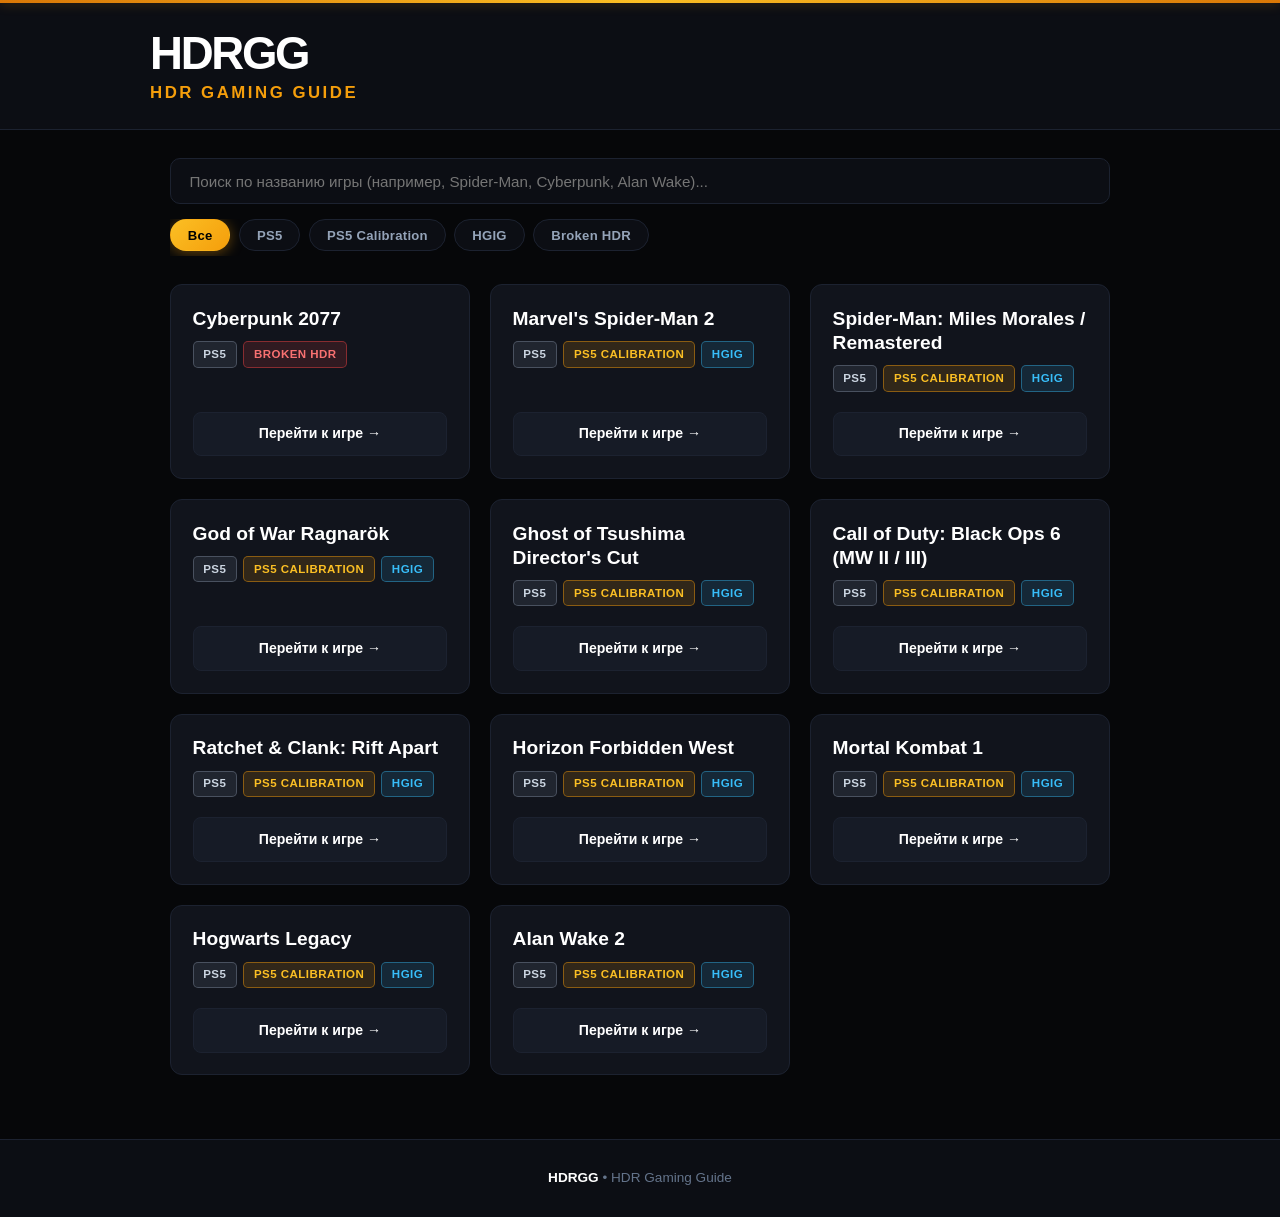
==== commit 711e6752: "Update index.html" ====
--- a/index.html
+++ b/index.html
@@ -3,33 +3,35 @@
 <head>
   <meta charset="UTF-8">
   <meta name="viewport" content="width=device-width, initial-scale=1.0">
-  <title>HDRGG — База знаний и оптимальных настроек HDR в играх</title>
-  <meta name="description" content="HDRGG (HDR Gaming Guide): честные настройки графики и HDR в играх на PS5 и консолях. Без мыла, с пояснениями в один клик и замерами HDTVTest.">
+  <title>HDRGG — HDR Gaming Guide</title>
+  <meta name="description" content="HDRGG (HDR Gaming Guide): проверенные настройки HDR и калибровки для игр.">
 
   <!-- Open Graph -->
-  <meta property="og:title" content="HDRGG — Честный гид по настройкам HDR в играх">
-  <meta property="og:description" content="Оптимальные настройки дисплея и графики на PS5: замеры экспертов, понятные пояснения и готовые пресеты.">
+  <meta property="og:title" content="HDRGG — HDR Gaming Guide">
+  <meta property="og:description" content="HDRGG: калибровка PS5, HGiG и настройки HDR в играх.">
   <meta property="og:type" content="website">
 
   <style>
-    /* Base & Reset */
+    /* Clean Authentic HDR Theme (OLED Pitch Black & HDR Gold — Zero Purple) */
     :root {
-      --bg-primary: #0a0d14;
-      --bg-secondary: #101520;
-      --bg-card: #151c2a;
-      --bg-card-hover: #1b2334;
-      --border-color: #222b3d;
-      --border-active: #38bdf8;
-      --text-main: #f1f5f9;
+      --bg-black: #060709;
+      --bg-surface: #0c0e14;
+      --bg-card: #11141c;
+      --bg-card-hover: #161b25;
+      --border-subtle: #1c2230;
+
+      /* HDR Gold & Accents */
+      --hdr-gold: #f59e0b;
+      --hdr-gold-bright: #fbbf24;
+      --hdr-cyan: #38bdf8;
+      --hdr-red: #ef4444;
+
+      --text-white: #ffffff;
+      --text-main: #e2e8f0;
       --text-muted: #94a3b8;
       --text-dim: #64748b;
-      --accent-blue: #38bdf8;
-      --accent-cyan: #06b6d4;
-      --accent-green: #22c55e;
-      --accent-amber: #f59e0b;
-      --accent-red: #ef4444;
+
       --font-sans: -apple-system, BlinkMacSystemFont, "Segoe UI", Roboto, "Helvetica Neue", Arial, sans-serif;
-      --font-mono: ui-monospace, SFMono-Regular, Menlo, Consolas, monospace;
     }
 
     * {
@@ -39,7 +41,7 @@
     }
 
     body {
-      background-color: var(--bg-primary);
+      background-color: var(--bg-black);
       color: var(--text-main);
       font-family: var(--font-sans);
       line-height: 1.5;
@@ -50,887 +52,520 @@
     }
 
     a {
-      color: var(--accent-blue);
+      color: var(--hdr-gold);
       text-decoration: none;
       transition: color 0.15s ease;
     }
 
-    a:hover {
-      text-decoration: underline;
-    }
-
-    /* Header */
-    .header {
-      background: var(--bg-secondary);
-      border-bottom: 1px solid var(--border-color);
+    /* Top Ambient Gold Edge */
+    .hdr-edge {
+      height: 3px;
+      width: 100%;
+      background: linear-gradient(90deg, #d97706, #fbbf24, #d97706);
       position: sticky;
       top: 0;
-      z-index: 50;
-      backdrop-filter: blur(8px);
+      z-index: 60;
+      box-shadow: 0 0 12px rgba(245, 158, 11, 0.4);
+    }
+
+    /* Single Clean Header — Zero Duplication */
+    .header {
+      background: var(--bg-surface);
+      border-bottom: 1px solid var(--border-subtle);
+      padding: 1.75rem 1.25rem 1.5rem;
     }
 
     .header-container {
-      max-width: 960px;
+      max-width: 980px;
       margin: 0 auto;
-      padding: 0.85rem 1.25rem;
-      display: flex;
-      align-items: center;
-      justify-content: space-between;
-    }
-
-    .logo-link {
-      display: flex;
-      align-items: center;
-      gap: 0.6rem;
-      text-decoration: none !important;
-    }
-
-    .logo-text {
-      font-size: 1.3rem;
+    }
+
+    .brand {
+      display: flex;
+      flex-direction: column;
+      gap: 0.2rem;
+    }
+
+    .brand-title {
+      font-size: 2.85rem;
       font-weight: 900;
-      color: #fff;
-      letter-spacing: -0.03em;
-    }
-
-    .logo-accent {
-      color: var(--accent-blue);
-    }
-
-    .logo-badge {
-      background: rgba(56, 189, 248, 0.15);
-      border: 1px solid rgba(56, 189, 248, 0.35);
-      color: var(--accent-blue);
-      font-size: 0.7rem;
+      letter-spacing: -0.05em;
+      color: var(--text-white);
+      line-height: 1;
+    }
+
+    .brand-subtitle {
+      font-size: 1.05rem;
       font-weight: 800;
-      padding: 0.15rem 0.45rem;
-      border-radius: 4px;
+      color: var(--hdr-gold);
       text-transform: uppercase;
-      letter-spacing: 0.05em;
-    }
-
-    .nav-links {
-      display: flex;
-      align-items: center;
-      gap: 1rem;
-    }
-
-    .nav-links a {
-      color: var(--text-muted);
-      font-size: 0.9rem;
-      font-weight: 500;
-    }
-
-    .nav-links a:hover,
-    .nav-links a.active {
-      color: #fff;
-      text-decoration: none;
-    }
-
-    .data-source-pill {
-      font-size: 0.72rem;
-      color: var(--text-dim);
-      background: #0d121c;
-      border: 1px solid var(--border-color);
-      padding: 0.2rem 0.55rem;
-      border-radius: 999px;
+      letter-spacing: 0.15em;
     }
 
     /* Main Container */
     .main {
-      max-width: 960px;
+      max-width: 980px;
       margin: 0 auto;
       padding: 1.75rem 1.25rem 4rem;
       flex: 1;
       width: 100%;
     }
 
-    /* Hero */
-    .hero {
-      margin-bottom: 2rem;
-    }
-
-    .hero-title {
-      font-size: 2.25rem;
-      font-weight: 900;
-      letter-spacing: -0.03em;
-      color: #fff;
-      margin-bottom: 0.5rem;
-    }
-
-    .hero-desc {
-      color: var(--text-muted);
-      font-size: 1rem;
-      max-width: 680px;
-      line-height: 1.6;
-    }
-
-    .hero-desc strong {
-      color: var(--text-main);
-    }
-
-    /* Controls */
-    .controls-bar {
+    /* Controls: Search & Filter Pills */
+    .controls-panel {
       margin-bottom: 1.75rem;
       display: flex;
       flex-direction: column;
-      gap: 0.85rem;
+      gap: 0.95rem;
     }
 
     .search-input {
       width: 100%;
-      background: var(--bg-secondary);
-      border: 1px solid var(--border-color);
-      color: var(--text-main);
-      padding: 0.8rem 1rem;
-      border-radius: 8px;
+      background: var(--bg-surface);
+      border: 1px solid var(--border-subtle);
+      color: var(--text-white);
+      padding: 0.85rem 1.15rem;
+      border-radius: 10px;
       font-size: 0.95rem;
       outline: none;
-      transition: border-color 0.15s;
+      transition: all 0.2s ease;
     }
 
     .search-input:focus {
-      border-color: var(--border-active);
-    }
-
-    .filter-tags {
-      display: flex;
-      gap: 0.5rem;
+      border-color: var(--hdr-gold);
+      box-shadow: 0 0 16px rgba(245, 158, 11, 0.2);
+      background: #0f121a;
+    }
+
+    .filter-pills {
+      display: flex;
+      gap: 0.55rem;
       overflow-x: auto;
-      padding-bottom: 0.25rem;
+      padding-bottom: 0.35rem;
       scrollbar-width: thin;
     }
 
-    .filter-btn {
-      background: var(--bg-secondary);
+    .filter-pill {
+      background: var(--bg-surface);
       color: var(--text-muted);
-      border: 1px solid var(--border-color);
-      padding: 0.38rem 0.85rem;
-      border-radius: 20px;
+      border: 1px solid var(--border-subtle);
+      padding: 0.45rem 1.05rem;
+      border-radius: 999px;
       font-size: 0.82rem;
-      font-weight: 600;
+      font-weight: 700;
       cursor: pointer;
       white-space: nowrap;
-      transition: all 0.15s ease;
-    }
-
-    .filter-btn:hover,
-    .filter-btn.active {
-      background: var(--accent-blue);
-      color: #050811;
-      border-color: var(--accent-blue);
-    }
-
-    /* Games Grid */
+      transition: all 0.16s ease;
+      letter-spacing: 0.02em;
+    }
+
+    .filter-pill:hover {
+      border-color: var(--hdr-gold);
+      color: var(--text-white);
+      transform: translateY(-1px);
+    }
+
+    .filter-pill.active {
+      background: linear-gradient(135deg, #fbbf24, #f59e0b);
+      color: #000000;
+      border-color: transparent;
+      box-shadow: 0 2px 14px rgba(245, 158, 11, 0.4);
+    }
+
+    /* Games Grid — Clean, Compact Cards Without Description */
     .games-grid {
       display: grid;
-      grid-template-columns: repeat(auto-fill, minmax(300px, 1fr));
+      grid-template-columns: repeat(auto-fill, minmax(280px, 1fr));
       gap: 1.25rem;
     }
 
     .game-card {
       background: var(--bg-card);
-      border: 1px solid var(--border-color);
+      border: 1px solid var(--border-subtle);
       border-radius: 12px;
       padding: 1.35rem;
       display: flex;
       flex-direction: column;
       justify-content: space-between;
-      transition: transform 0.15s ease, border-color 0.15s ease, background 0.15s ease;
+      gap: 1.25rem;
+      transition: transform 0.16s ease, border-color 0.16s ease, box-shadow 0.16s ease, background 0.16s ease;
+      position: relative;
+      overflow: hidden;
+    }
+
+    .game-card::before {
+      content: "";
+      position: absolute;
+      top: 0;
+      left: 0;
+      right: 0;
+      height: 2px;
+      background: linear-gradient(90deg, #f59e0b, #d97706);
+      opacity: 0;
+      transition: opacity 0.2s ease;
     }
 
     .game-card:hover {
       transform: translateY(-2px);
-      border-color: var(--accent-blue);
+      border-color: rgba(245, 158, 11, 0.45);
       background: var(--bg-card-hover);
+      box-shadow: 0 8px 24px rgba(0, 0, 0, 0.6), 0 0 14px rgba(245, 158, 11, 0.08);
+    }
+
+    .game-card:hover::before {
+      opacity: 1;
     }
 
     .game-header {
       display: flex;
-      align-items: flex-start;
-      justify-content: space-between;
-      gap: 0.75rem;
-      margin-bottom: 0.75rem;
+      flex-direction: column;
+      gap: 0.65rem;
     }
 
     .game-title {
-      font-size: 1.18rem;
-      font-weight: 700;
-      color: #fff;
-      line-height: 1.3;
+      font-size: 1.2rem;
+      font-weight: 800;
+      color: var(--text-white);
+      line-height: 1.25;
     }
 
     .badges-row {
       display: flex;
       flex-wrap: wrap;
-      gap: 0.35rem;
-      margin-bottom: 0.85rem;
+      gap: 0.4rem;
     }
 
     .badge {
       font-size: 0.72rem;
-      font-weight: 700;
-      padding: 0.2rem 0.55rem;
+      font-weight: 800;
+      padding: 0.22rem 0.6rem;
       border-radius: 5px;
       text-transform: uppercase;
-      letter-spacing: 0.03em;
-    }
-
-    .badge-platform {
+      letter-spacing: 0.04em;
+    }
+
+    .badge-ps5 {
+      background: rgba(148, 163, 184, 0.12);
+      border: 1px solid rgba(148, 163, 184, 0.35);
+      color: #cbd5e1;
+    }
+
+    .badge-calibration {
+      background: rgba(245, 158, 11, 0.14);
+      border: 1px solid rgba(245, 158, 11, 0.45);
+      color: var(--hdr-gold-bright);
+    }
+
+    .badge-hgig {
       background: rgba(56, 189, 248, 0.12);
-      border: 1px solid rgba(56, 189, 248, 0.3);
-      color: var(--accent-blue);
+      border: 1px solid rgba(56, 189, 248, 0.4);
+      color: var(--hdr-cyan);
     }
 
     .badge-broken {
-      background: rgba(239, 68, 68, 0.12);
-      border: 1px solid rgba(239, 68, 68, 0.3);
+      background: rgba(239, 68, 68, 0.14);
+      border: 1px solid rgba(239, 68, 68, 0.45);
       color: #f87171;
     }
 
-    .badge-system {
-      background: rgba(34, 197, 94, 0.14);
-      border: 1px solid rgba(34, 197, 94, 0.35);
-      color: #4ade80;
-    }
-
-    .badge-warn {
-      background: rgba(245, 158, 11, 0.14);
-      border: 1px solid rgba(245, 158, 11, 0.35);
-      color: #fbbf24;
-    }
-
-    .game-summary {
-      color: var(--text-muted);
-      font-size: 0.9rem;
-      line-height: 1.5;
-      margin-bottom: 0.9rem;
-    }
-
-    .game-summary code,
-    .mini-val {
-      font-family: var(--font-mono);
-      background: #0b0f17;
-      color: var(--accent-blue);
-      padding: 0.12rem 0.4rem;
-      border-radius: 4px;
-      font-size: 0.82rem;
-      font-weight: 600;
-    }
-
-    /* Inline mini-settings inside cards */
-    .mini-settings {
-      background: rgba(10, 13, 20, 0.55);
-      border: 1px solid var(--border-color);
-      border-radius: 8px;
-      padding: 0.55rem 0.75rem;
-      margin-bottom: 1.1rem;
-      display: flex;
-      flex-direction: column;
-      gap: 0.45rem;
-    }
-
-    .mini-setting-item {
-      display: flex;
-      flex-direction: column;
-      gap: 0.25rem;
-      border-bottom: 1px dashed rgba(34, 43, 61, 0.7);
-      padding-bottom: 0.4rem;
-    }
-
-    .mini-setting-item:last-child {
-      border-bottom: none;
-      padding-bottom: 0;
-    }
-
-    .mini-setting-top {
-      display: flex;
-      align-items: center;
-      justify-content: space-between;
-      gap: 0.5rem;
-      font-size: 0.83rem;
-    }
-
-    .mini-name {
-      color: var(--text-main);
-      font-weight: 500;
-      display: inline-flex;
-      align-items: center;
-      gap: 0.35rem;
-    }
-
-    .why-mini-btn {
-      background: rgba(56, 189, 248, 0.12);
-      border: 1px solid rgba(56, 189, 248, 0.35);
-      color: var(--accent-blue);
-      font-size: 0.68rem;
-      font-weight: 800;
-      width: 18px;
-      height: 18px;
-      border-radius: 50%;
-      display: inline-flex;
+    /* Single Clean Action Button */
+    .card-action {
+      margin-top: auto;
+    }
+
+    .btn-game-open {
+      display: flex;
       align-items: center;
       justify-content: center;
-      cursor: pointer;
-      transition: all 0.15s ease;
-    }
-
-    .why-mini-btn:hover,
-    .why-mini-btn[aria-expanded="true"] {
-      background: var(--accent-blue);
-      color: #050811;
-    }
-
-    .mini-why-box {
-      display: none;
-      font-size: 0.78rem;
-      color: var(--text-muted);
-      background: #0d121c;
-      border-left: 2px solid var(--accent-blue);
-      padding: 0.35rem 0.55rem;
-      border-radius: 0 4px 4px 0;
-      margin-top: 0.15rem;
-    }
-
-    .mini-why-box.open {
-      display: block;
-    }
-
-    .card-sources {
-      display: flex;
-      flex-wrap: wrap;
-      gap: 0.45rem;
-      margin-top: auto;
-    }
-
-    .btn-card {
-      display: inline-flex;
-      align-items: center;
-      justify-content: center;
-      background: #1e2638;
-      color: #fff;
-      padding: 0.55rem 0.85rem;
+      gap: 0.4rem;
+      width: 100%;
+      background: #161b26;
+      color: var(--text-white);
+      border: 1px solid var(--border-subtle);
+      padding: 0.68rem 1rem;
       border-radius: 8px;
-      font-size: 0.85rem;
-      font-weight: 600;
-      border: 1px solid var(--border-color);
-      transition: all 0.15s ease;
-    }
-
-    .btn-card:hover {
-      background: var(--accent-blue);
-      color: #050811;
+      font-size: 0.88rem;
+      font-weight: 700;
+      transition: all 0.16s ease;
+      text-align: center;
+    }
+
+    .btn-game-open:hover {
+      background: linear-gradient(135deg, #fbbf24, #f59e0b);
+      color: #000000;
+      border-color: transparent;
       text-decoration: none;
-      border-color: var(--accent-blue);
-    }
-
-    .btn-card-primary {
-      background: rgba(56, 189, 248, 0.15);
-      border-color: rgba(56, 189, 248, 0.45);
-      color: var(--accent-blue);
-    }
-
-    /* Footer & Back to top */
+      box-shadow: 0 4px 14px rgba(245, 158, 11, 0.35);
+    }
+
+    /* Footer */
     .footer {
-      border-top: 1px solid var(--border-color);
-      background: var(--bg-secondary);
-      padding: 1.5rem 1.25rem;
+      border-top: 1px solid var(--border-subtle);
+      background: var(--bg-surface);
+      padding: 1.75rem 1.25rem;
       text-align: center;
       color: var(--text-dim);
       font-size: 0.85rem;
     }
 
-    .back-to-top {
-      position: fixed;
-      bottom: 1.5rem;
-      right: 1.5rem;
-      background: var(--bg-card);
-      border: 1px solid var(--border-color);
-      color: var(--text-main);
-      width: 42px;
-      height: 42px;
-      border-radius: 50%;
-      display: flex;
-      align-items: center;
-      justify-content: center;
-      cursor: pointer;
-      opacity: 0;
-      visibility: hidden;
-      transition: all 0.2s ease;
-      z-index: 40;
-    }
-
-    .back-to-top.visible {
-      opacity: 1;
-      visibility: visible;
-    }
-
-    .back-to-top:hover {
-      background: var(--accent-blue);
-      color: #050811;
-      border-color: var(--accent-blue);
-    }
-
-    @media (max-width: 600px) {
-      .hero-title {
-        font-size: 1.8rem;
+    .footer strong {
+      color: var(--text-white);
+    }
+
+    @media (max-width: 640px) {
+      .brand-title {
+        font-size: 2.35rem;
       }
       .games-grid {
         grid-template-columns: 1fr;
       }
     }
-
-    @media print {
-      body { background: #fff; color: #000; }
-      .header, .footer, .back-to-top, .controls-bar { display: none !important; }
-    }
   </style>
 </head>
 <body>
 
-  <!-- =========================================================================
-       НАСТРОЙКА ИСТОЧНИКА ДАННЫХ (GOOGLE ТАБЛИЦА ПОДКЛЮЧЕНА!)
-       =========================================================================
-       Твоя ссылка на опубликованную CSV-таблицу уже вставлена ниже.
-       Если захочешь отключить таблицу и брать игры из текстового блока ниже —
-       просто сотри ссылку внутри кавычек: const GOOGLE_SHEET_CSV_URL = "";
-       ========================================================================= -->
-  <script>
-    const GOOGLE_SHEET_CSV_URL = "https://docs.google.com/spreadsheets/d/e/2PACX-1vRdEJvE6K7qjVfqC_SQjywBKxAbPwb6vml4LI4Gn8RRck_yuEC-_26RalSPrjNjYxs4kr2meTNFONA9/pub?output=csv";
-  </script>
-
-  <!-- =========================================================================
-       РЕЗЕРВНЫЙ ТЕКСТОВЫЙ ДОКУМЕНТ ИГР (РАБОТАЕТ, ЕСЛИ ТАБЛИЦА ОТКЛЮЧЕНА)
-       ========================================================================= -->
-  <script id="games-doc" type="text/plain">
-Игра: Cyberpunk 2077
-Платформа: PS5
-Статус: SDR Рекомендован
-Описание: Нативный HDR поднимает точку чёрного и создаёт серую дымку в тёмных сценах. Лучше играть в SDR с гаммой 1.10.
-Настройка: Режим HDR = Выкл (SDR) ? В HDR10 сломана нижняя граница яркости: тени выглядят молочно-серыми на OLED.
-Настройка: Гамма (Gamma) = 1.10 ? Возвращает глубокий чёрный цвет в ночном Найт-Сити без потери деталей в тенях.
-Настройка: Размытие и Зернистость = Выкл ? Убирает мыло в движении и искусственный шум поверх картинки.
-Страница: games/cyberpunk-2077/
-Источник: Замеры HDTVTest | https://www.youtube.com/watch?v=ms-qPkvpXrQ
-
-===
-
-Игра: Marvel's Spider-Man 2
-Платформа: PS5
-Статус: System HDR (1:1)
-Описание: Эталонная привязка к системной калибровке PS5 (HGiG) с чистым нулевым чёрным.
-Настройка: Яркость (Brightness) = 50 (по умолч.) ? Игра берёт пик нит напрямую из системы PS5, трогать ползунок не нужно.
-Настройка: Контраст (Contrast) = 50 (по умолч.) ? Повышение убьёт полутона в светлых облаках и неоновых вывесках.
-Настройка: Зернистость и Хроматическая аберрация = 0 / Выкл ? Максимальная чёткость костюма и зданий на 4K-экране.
-Источник: HDRGamer | https://www.hdrgamer.com/2023/10/marvels-spider-man-2-hdr-settings.html
-Источник: GamingTech | https://www.youtube.com/watch?v=6RADQQoK1A8
-
-===
-
-Игра: Spider-Man: Miles Morales / Remastered
-Платформа: PS5
-Статус: System HDR (1:1)
-Описание: Точно считывает пиковую яркость и уровень чёрного из системного меню PS5.
-Настройка: Яркость HDR = 50 ? Соответствует референсной кривой EOTF без засветов.
-Настройка: Контраст HDR = 0 (по умолч.) ? Оставляет заводской динамический диапазон Insomniac.
-Источник: HDRGamer | https://www.hdrgamer.com/2022/02/marvels-spider-man-miles-morales-hdr.html
-Источник: HDTVTest | https://www.youtube.com/watch?v=4Z_oJeHB-9E
-
-===
-
-Игра: God of War Ragnarök
-Платформа: PS5
-Статус: System HDR (1:1)
-Описание: Честно берёт пик и точку чёрного от системы PS5 без искажений.
-Настройка: Яркость HDR (Brightness) = 50 ? Регулирует только средние тона (Midtones), пик яркости уже взят из консоли.
-Настройка: Размытие и Зернистость = 0 ? Делает текстуры брони и снега максимально резкими.
-Источник: HDRGamer | https://www.hdrgamer.com/2022/11/god-of-war-ragnarok-hdr-settings.html
-Источник: GamingTech | https://www.youtube.com/watch?v=zZSlhTzvuTs
-
-===
-
-Игра: Ghost of Tsushima Director's Cut
-Платформа: PS5
-Статус: System HDR (1:1)
-Описание: Референсный HDR на PS5 с точной системной калибровкой и глубоким контрастом.
-Настройка: Яркость (Brightness) = 50–70 ? Меняет только общую экспозицию кадра, не ломая пиковые блики солнца и клинков.
-Настройка: Контрастность = Сильная (Dramatic) ? Фирменный кинематографичный пресет Sucker Punch с глубокими тенями.
-Источник: HDRGamer | https://www.hdrgamer.com/2022/02/ghost-of-tsushima-ps5-hdr-settings.html
-Источник: GamingTech | https://www.youtube.com/watch?v=10AkEy0HC-I
-
-===
-
-Игра: Call of Duty: Black Ops 6 (MW II / III)
-Платформа: PS5
-Статус: System HDR (1:1)
-Описание: Напрямую подтягивает все 3 шага системной калибровки PS5, ручная настройка нит внутри игры не нужна.
-Настройка: Яркость HDR = 0.50 (по умолч.) ? Пик совпадает 1:1 с системным меню PS5.
-Настройка: CAS (Резкость FidelityFX) = 0.50–0.80 ? Восстанавливает чёткость дальних целей после апскейлинга.
-Источник: HDRGamer | https://www.hdrgamer.com/2024/11/call-of-duty-black-ops-6-hdr-settings.html
-Источник: GamingTech | https://www.youtube.com/watch?v=65luEPaMoEc
-
-===
-
-Игра: Ratchet & Clank: Rift Apart
-Платформа: PS5
-Статус: System HDR (1:1)
-Описание: Движок Insomniac с честной поддержкой системного HGiG, нулевым чёрным и широким цветовым охватом (WCG).
-Настройка: Яркость / Контраст = 50 / 0 (по умолч.) ? Идеальный баланс неоновых частиц и глубокого космоса из коробки.
-Источник: HDTVTest | https://www.youtube.com/watch?v=eNMEu1SCHe8
-
-===
-
-Игра: Horizon Forbidden West
-Платформа: PS5
-Статус: System HDR (1:1)
-Описание: С патчами 1.18 и 1.0.43 добавлена честная привязка к системной калибровке PS5 (HGiG).
-Настройка: Яркость / Тени / Блики = 0 / 0 / 0 ? Все три ползунка по нулям дают точный заводской маппинг по калибровке консоли.
-Источник: GamingTech | https://www.youtube.com/watch?v=Kw8JuZEl8M0
-
-===
-
-Игра: Mortal Kombat 1
-Платформа: PS5
-Статус: System HDR (1:1)
-Описание: Автоматически использует системную калибровку PS5 без расхождений по пиковой яркости.
-Настройка: Яркость средних тонов = 50 ? Сохраняет сочность спецэффектов без пересвета арен.
-Источник: GamingTech | https://www.youtube.com/watch?v=ZljIGLOtor4
-
-===
-
-Игра: Hogwarts Legacy
-Платформа: PS5
-Статус: System HDR (1:1)
-Описание: Напрямую считывает системную калибровку PS5 и выводит в меню точное значение нит, установленное в консоли.
-Настройка: Калибровка HDR = По системе PS5 ? Ползунки автоматически встают на значения твоей консоли.
-Источник: HDR Analysis | https://www.youtube.com/watch?v=-p6TNxAV4P0
-
-===
-
-Игра: Alan Wake 2
-Платформа: PS5
-Статус: System HDR (1:1)
-Описание: Пиковая яркость жёстко привязана к системным настройкам PS5 и держит эталонный чёрный в ночном лесу.
-Настройка: Яркость игры (Brightness) = 50 ? Отвечает только за экспозицию средних тонов и бумажный белый (200 нит).
-Источник: HDRGamer | https://www.hdrgamer.com/2024/02/alan-wake-2-hdr-settings.html
-Источник: GamingTech | https://www.youtube.com/watch?v=LpkKiHgCArc
-  </script>
-
+  <!-- Top Accent Edge -->
+  <div class="hdr-edge"></div>
+
+  <!-- Single Non-Duplicated Header: HDRGG with HDR Gaming Guide strictly beneath it -->
   <header class="header">
     <div class="header-container">
-      <div class="logo">
-        <a href="./" class="logo-link">
-          <span class="logo-text">HDR<span class="logo-accent">.GG</span></span>
-          <span class="logo-badge">Console Guide</span>
-        </a>
+      <div class="brand">
+        <h1 class="brand-title">HDRGG</h1>
+        <div class="brand-subtitle">HDR Gaming Guide</div>
       </div>
-      <nav class="nav-links">
-        <span id="dataSourceBadge" class="data-source-pill">Загрузка базы...</span>
-        <a href="./" class="active">Каталог игр</a>
-      </nav>
     </div>
   </header>
 
+  <!-- Main Content -->
   <main class="main">
-    <section class="hero">
-      <h1 class="hero-title">HDRGG</h1>
-      <p class="hero-desc">
-        <strong>HDR Gaming Guide</strong> — честная база настроек графики и дисплея на консолях. Только проверенные параметры, пояснения «почему именно так» в один клик и аппаратные замеры экспертов.
-      </p>
-    </section>
-
-    <div class="controls-bar">
-      <input type="text" id="gameSearch" class="search-input" placeholder="Поиск по названию игры (например, Cyberpunk 2077, Spider-Man 2)..." autocomplete="off">
-      <div class="filter-tags">
-        <button class="filter-btn active" data-filter="all">Все игры</button>
-        <button class="filter-btn" data-filter="ps5">PlayStation 5</button>
-        <button class="filter-btn" data-filter="system-hdr">System HDR (1:1)</button>
-        <button class="filter-btn" data-filter="sdr-rec">SDR Рекомендован</button>
-        <button class="filter-btn" data-filter="native-ok">Native OK</button>
+    <!-- Controls: Search & Filters -->
+    <div class="controls-panel">
+      <input type="text" id="gameSearch" class="search-input" placeholder="Поиск по названию игры (например, Spider-Man, Cyberpunk, Alan Wake)..." autocomplete="off">
+      <div class="filter-pills">
+        <button class="filter-pill active" data-filter="all">Все</button>
+        <button class="filter-pill" data-filter="ps5">PS5</button>
+        <button class="filter-pill" data-filter="ps5-calibration">PS5 Calibration</button>
+        <button class="filter-pill" data-filter="hgig">HGIG</button>
+        <button class="filter-pill" data-filter="broken-hdr">Broken HDR</button>
       </div>
     </div>
 
+    <!-- Clean Games Grid (No Descriptions, Both PS5 Calibration & HGIG Badges on Supported Games) -->
     <div id="gamesGrid" class="games-grid"></div>
   </main>
 
   <footer class="footer">
-    <p>HDRGG (HDR Gaming Guide) • Честная база настроек дисплеев и консольных игр</p>
+    <p><strong>HDRGG</strong> • HDR Gaming Guide</p>
   </footer>
 
-  <button id="backToTop" class="back-to-top" title="Наверх" aria-label="Наверх">↑</button>
-
   <script>
-    function escapeHTML(str) {
-      return String(str || '')
-        .replace(/&/g, '&amp;')
-        .replace(/</g, '&lt;')
-        .replace(/>/g, '&gt;')
-        .replace(/"/g, '&quot;');
-    }
-
-    function parsePlainTextDoc(rawText) {
-      const blocks = rawText.split(/^\s*===+\s*$/m).map(b => b.trim()).filter(Boolean);
-      return blocks.map(block => {
-        const game = {
-          title: '',
-          platform: 'PS5',
-          status: 'System HDR (1:1)',
-          summary: '',
-          page: '',
-          settings: [],
-          sources: []
-        };
-        const lines = block.split('\n').map(l => l.trim()).filter(Boolean);
-        lines.forEach(line => {
-          const colonIdx = line.indexOf(':');
-          if (colonIdx === -1) return;
-          const key = line.slice(0, colonIdx).trim().toLowerCase();
-          const val = line.slice(colonIdx + 1).trim();
-
-          if (key === 'игра' || key === 'название') {
-            game.title = val;
-          } else if (key === 'платформа') {
-            game.platform = val;
-          } else if (key === 'статус') {
-            game.status = val;
-          } else if (key === 'описание' || key === 'заметка') {
-            game.summary = val;
-          } else if (key === 'страница') {
-            game.page = val;
-          } else if (key === 'настройка') {
-            const [leftPart, whyPart] = val.split('?').map(s => s ? s.trim() : '');
-            const [paramName, paramVal] = (leftPart || '').split('=').map(s => s ? s.trim() : '');
-            if (paramName) {
-              game.settings.push({
-                name: paramName,
-                value: paramVal || '',
-                why: whyPart || ''
-              });
-            }
-          } else if (key === 'источник' || key === 'ссылка') {
-            const [label, url] = val.split('|').map(s => s ? s.trim() : '');
-            if (label && url) {
-              game.sources.push({ label, url });
-            }
-          }
-        });
-        return game;
-      }).filter(g => g.title);
-    }
-
-    function parseCSV(csvText) {
-      const rows = [];
-      let row = [];
-      let cur = '';
-      let inQuotes = false;
-      for (let i = 0; i < csvText.length; i++) {
-        const ch = csvText[i];
-        const next = csvText[i + 1];
-        if (inQuotes) {
-          if (ch === '"' && next === '"') {
-            cur += '"';
-            i++;
-          } else if (ch === '"') {
-            inQuotes = false;
-          } else {
-            cur += ch;
-          }
-        } else {
-          if (ch === '"') {
-            inQuotes = true;
-          } else if (ch === ',') {
-            row.push(cur.trim());
-            cur = '';
-          } else if (ch === '\n' || (ch === '\r' && next === '\n')) {
-            if (ch === '\r') i++;
-            row.push(cur.trim());
-            if (row.some(cell => cell !== '')) rows.push(row);
-            row = [];
-            cur = '';
-          } else {
-            cur += ch;
-          }
-        }
+    // Games Database: every game that supports PS5 system calibration has BOTH ps5-calibration and hgig tags and badges!
+    const games = [
+      {
+        id: "cyberpunk-2077",
+        title: "Cyberpunk 2077",
+        platform: "PS5",
+        statusTags: ["broken-hdr"],
+        badges: [
+          { type: "badge-ps5", label: "PS5" },
+          { type: "badge-broken", label: "Broken HDR" }
+        ],
+        url: "games/cyberpunk-2077/"
+      },
+      {
+        id: "spiderman-2",
+        title: "Marvel's Spider-Man 2",
+        platform: "PS5",
+        statusTags: ["ps5-calibration", "hgig"],
+        badges: [
+          { type: "badge-ps5", label: "PS5" },
+          { type: "badge-calibration", label: "PS5 Calibration" },
+          { type: "badge-hgig", label: "HGIG" }
+        ],
+        url: "https://www.hdrgamer.com/2023/10/marvels-spider-man-2-hdr-settings.html"
+      },
+      {
+        id: "spiderman-miles-morales",
+        title: "Spider-Man: Miles Morales / Remastered",
+        platform: "PS5",
+        statusTags: ["ps5-calibration", "hgig"],
+        badges: [
+          { type: "badge-ps5", label: "PS5" },
+          { type: "badge-calibration", label: "PS5 Calibration" },
+          { type: "badge-hgig", label: "HGIG" }
+        ],
+        url: "https://www.hdrgamer.com/2022/02/marvels-spider-man-miles-morales-hdr.html"
+      },
+      {
+        id: "god-of-war-ragnarok",
+        title: "God of War Ragnarök",
+        platform: "PS5",
+        statusTags: ["ps5-calibration", "hgig"],
+        badges: [
+          { type: "badge-ps5", label: "PS5" },
+          { type: "badge-calibration", label: "PS5 Calibration" },
+          { type: "badge-hgig", label: "HGIG" }
+        ],
+        url: "https://www.hdrgamer.com/2022/11/god-of-war-ragnarok-hdr-settings.html"
+      },
+      {
+        id: "ghost-of-tsushima",
+        title: "Ghost of Tsushima Director's Cut",
+        platform: "PS5",
+        statusTags: ["ps5-calibration", "hgig"],
+        badges: [
+          { type: "badge-ps5", label: "PS5" },
+          { type: "badge-calibration", label: "PS5 Calibration" },
+          { type: "badge-hgig", label: "HGIG" }
+        ],
+        url: "https://www.hdrgamer.com/2022/02/ghost-of-tsushima-ps5-hdr-settings.html"
+      },
+      {
+        id: "call-of-duty-bo6",
+        title: "Call of Duty: Black Ops 6 (MW II / III)",
+        platform: "PS5",
+        statusTags: ["ps5-calibration", "hgig"],
+        badges: [
+          { type: "badge-ps5", label: "PS5" },
+          { type: "badge-calibration", label: "PS5 Calibration" },
+          { type: "badge-hgig", label: "HGIG" }
+        ],
+        url: "https://www.hdrgamer.com/2024/11/call-of-duty-black-ops-6-hdr-settings.html"
+      },
+      {
+        id: "ratchet-and-clank",
+        title: "Ratchet & Clank: Rift Apart",
+        platform: "PS5",
+        statusTags: ["ps5-calibration", "hgig"],
+        badges: [
+          { type: "badge-ps5", label: "PS5" },
+          { type: "badge-calibration", label: "PS5 Calibration" },
+          { type: "badge-hgig", label: "HGIG" }
+        ],
+        url: "https://www.youtube.com/watch?v=eNMEu1SCHe8"
+      },
+      {
+        id: "horizon-forbidden-west",
+        title: "Horizon Forbidden West",
+        platform: "PS5",
+        statusTags: ["ps5-calibration", "hgig"],
+        badges: [
+          { type: "badge-ps5", label: "PS5" },
+          { type: "badge-calibration", label: "PS5 Calibration" },
+          { type: "badge-hgig", label: "HGIG" }
+        ],
+        url: "https://www.youtube.com/watch?v=Kw8JuZEl8M0"
+      },
+      {
+        id: "mortal-kombat-1",
+        title: "Mortal Kombat 1",
+        platform: "PS5",
+        statusTags: ["ps5-calibration", "hgig"],
+        badges: [
+          { type: "badge-ps5", label: "PS5" },
+          { type: "badge-calibration", label: "PS5 Calibration" },
+          { type: "badge-hgig", label: "HGIG" }
+        ],
+        url: "https://www.youtube.com/watch?v=ZljIGLOtor4"
+      },
+      {
+        id: "hogwarts-legacy",
+        title: "Hogwarts Legacy",
+        platform: "PS5",
+        statusTags: ["ps5-calibration", "hgig"],
+        badges: [
+          { type: "badge-ps5", label: "PS5" },
+          { type: "badge-calibration", label: "PS5 Calibration" },
+          { type: "badge-hgig", label: "HGIG" }
+        ],
+        url: "https://www.youtube.com/watch?v=-p6TNxAV4P0"
+      },
+      {
+        id: "alan-wake-2",
+        title: "Alan Wake 2",
+        platform: "PS5",
+        statusTags: ["ps5-calibration", "hgig"],
+        badges: [
+          { type: "badge-ps5", label: "PS5" },
+          { type: "badge-calibration", label: "PS5 Calibration" },
+          { type: "badge-hgig", label: "HGIG" }
+        ],
+        url: "https://www.hdrgamer.com/2024/02/alan-wake-2-hdr-settings.html"
       }
-      if (cur || row.length > 0) {
-        row.push(cur.trim());
-        if (row.some(cell => cell !== '')) rows.push(row);
-      }
-
-      return rows.slice(1).map(cols => {
-        const [title, platform, status, summary, settingsRaw, sourcesRaw, page] = cols;
-        const settings = (settingsRaw || '').split(';').map(s => s.trim()).filter(Boolean).map(item => {
-          const [leftPart, whyPart] = item.split('?').map(x => x ? x.trim() : '');
-          const [name, value] = (leftPart || '').split('=').map(x => x ? x.trim() : '');
-          return { name: name || '', value: value || '', why: whyPart || '' };
-        }).filter(s => s.name);
-
-        const sources = (sourcesRaw || '').split(';').map(s => s.trim()).filter(Boolean).map(item => {
-          const [label, url] = item.split('|').map(x => x ? x.trim() : '');
-          return { label: label || '', url: url || '' };
-        }).filter(s => s.label && s.url);
-
-        return {
-          title: title || '',
-          platform: platform || 'PS5',
-          status: status || 'System HDR (1:1)',
-          summary: summary || '',
-          settings,
-          sources,
-          page: page || ''
-        };
-      }).filter(g => g.title);
-    }
-
-    function getStatusInfo(statusText) {
-      const lower = (statusText || '').toLowerCase();
-      if (lower.includes('sdr') || lower.includes('сломан')) {
-        return { badgeClass: 'badge-broken', filterTags: 'sdr-rec' };
-      }
-      if (lower.includes('1:1') || lower.includes('system')) {
-        return { badgeClass: 'badge-system', filterTags: 'system-hdr native-ok' };
-      }
-      return { badgeClass: 'badge-warn', filterTags: 'native-ok' };
-    }
-
-    function renderGames(games) {
+    ];
+
+    function renderGames(list) {
       const grid = document.getElementById('gamesGrid');
       if (!grid) return;
 
-      grid.innerHTML = games.map((game) => {
-        const statusInfo = getStatusInfo(game.status);
-        const platformTag = (game.platform || 'ps5').toLowerCase();
-
-        const settingsHTML = game.settings && game.settings.length > 0
-          ? `<div class="mini-settings">
-              ${game.settings.map((s) => `
-                <div class="mini-setting-item">
-                  <div class="mini-setting-top">
-                    <span class="mini-name">
-                      ${escapeHTML(s.name)}
-                      ${s.why ? `<button type="button" class="why-mini-btn" aria-expanded="false" title="Почему так?">?</button>` : ''}
-                    </span>
-                    <span class="mini-val">${escapeHTML(s.value)}</span>
-                  </div>
-                  ${s.why ? `<div class="mini-why-box">${escapeHTML(s.why)}</div>` : ''}
-                </div>
-              `).join('')}
-            </div>`
-          : '';
-
-        const actionsHTML = [];
-        if (game.page) {
-          actionsHTML.push(`<a href="${escapeHTML(game.page)}" class="btn-card btn-card-primary">Подробный разбор →</a>`);
-        }
-        (game.sources || []).forEach(src => {
-          actionsHTML.push(`<a href="${escapeHTML(src.url)}" target="_blank" rel="noopener noreferrer" class="btn-card">${escapeHTML(src.label)} ↗</a>`);
-        });
+      grid.innerHTML = list.map(game => {
+        const isExternal = game.url.startsWith('http');
+        const targetAttr = isExternal ? 'target="_blank" rel="noopener noreferrer"' : '';
+        const tagsString = game.statusTags.join(' ');
+
+        const badgesHTML = game.badges.map(b =>
+          `<span class="badge ${b.type}">${b.label}</span>`
+        ).join('');
 
         return `
-          <article class="game-card" data-platform="${escapeHTML(platformTag)}" data-status="${statusInfo.filterTags}">
-            <div>
-              <div class="game-header">
-                <h2 class="game-title">${escapeHTML(game.title)}</h2>
+          <article class="game-card" data-platform="${game.platform.toLowerCase()}" data-tags="${tagsString}">
+            <div class="game-header">
+              <h2 class="game-title">${game.title}</h2>
+              <div class="badges-row">
+                ${badgesHTML}
               </div>
-              <div class="badges-row">
-                <span class="badge badge-platform">${escapeHTML(game.platform)}</span>
-                <span class="badge ${statusInfo.badgeClass}">${escapeHTML(game.status)}</span>
-              </div>
-              <p class="game-summary">${escapeHTML(game.summary)}</p>
-              ${settingsHTML}
             </div>
-            <div class="card-sources">
-              ${actionsHTML.join('')}
+            <div class="card-action">
+              <a href="${game.url}" ${targetAttr} class="btn-game-open">Перейти к игре →</a>
             </div>
           </article>
         `;
       }).join('');
-
-      grid.querySelectorAll('.why-mini-btn').forEach(btn => {
-        btn.addEventListener('click', () => {
-          const item = btn.closest('.mini-setting-item');
-          const box = item ? item.querySelector('.mini-why-box') : null;
-          if (!box) return;
-          const isOpen = box.classList.toggle('open');
-          btn.setAttribute('aria-expanded', isOpen ? 'true' : 'false');
-        });
-      });
-    }
-
-    document.addEventListener('DOMContentLoaded', async () => {
-      const badgeEl = document.getElementById('dataSourceBadge');
-      const docEl = document.getElementById('games-doc');
-      let games = [];
-
-      if (typeof GOOGLE_SHEET_CSV_URL === 'string' && GOOGLE_SHEET_CSV_URL.trim() !== '') {
-        try {
-          const res = await fetch(GOOGLE_SHEET_CSV_URL.trim(), { cache: 'no-store' });
-          if (res.ok) {
-            const csvText = await res.text();
-            games = parseCSV(csvText);
-            if (badgeEl && games.length > 0) {
-              badgeEl.textContent = 'Источник: Google Таблица (Live)';
-            }
+    }
+
+    document.addEventListener('DOMContentLoaded', () => {
+      renderGames(games);
+
+      const searchInput = document.getElementById('gameSearch');
+      const filterPills = document.querySelectorAll('.filter-pill');
+
+      const applyFilters = () => {
+        const query = (searchInput?.value || '').toLowerCase().trim();
+        const activePill = document.querySelector('.filter-pill.active');
+        const filterVal = (activePill?.dataset.filter || 'all').toLowerCase();
+
+        const cards = document.querySelectorAll('.game-card');
+
+        cards.forEach(card => {
+          const title = card.querySelector('.game-title')?.textContent.toLowerCase() || '';
+          const platform = (card.dataset.platform || '').toLowerCase();
+          const tags = (card.dataset.tags || '').toLowerCase().split(/\s+/);
+
+          const matchesQuery = title.includes(query);
+          let matchesFilter = false;
+
+          if (filterVal === 'all') {
+            matchesFilter = true;
+          } else if (filterVal === 'ps5') {
+            matchesFilter = platform === 'ps5';
+          } else {
+            matchesFilter = tags.includes(filterVal);
           }
-        } catch (err) {
-          console.warn('Не удалось загрузить Google Таблицу, используем локальный блок:', err);
-        }
-      }
-
-      if (games.length === 0 && docEl) {
-        games = parsePlainTextDoc(docEl.textContent);
-        if (badgeEl) badgeEl.textContent = 'Источник: Локальный блок';
-      }
-
-      renderGames(games);
-
-      const backToTopBtn = document.getElementById('backToTop');
-      if (backToTopBtn) {
-        window.addEventListener('scroll', () => {
-          if (window.scrollY > 300) {
-            backToTopBtn.classList.add('visible');
-          } else {
-            backToTopBtn.classList.remove('visible');
-          }
-        });
-
-        backToTopBtn.addEventListener('click', () => {
-          window.scrollTo({ top: 0, behavior: 'smooth' });
-        });
-      }
-
-      const searchInput = document.getElementById('gameSearch');
-      const filterBtns = document.querySelectorAll('.filter-btn');
-
-      const filterGames = () => {
-        const query = (searchInput?.value || '').toLowerCase().trim();
-        const activeBtn = document.querySelector('.filter-btn.active');
-        const filterVal = (activeBtn?.dataset.filter || 'all').toLowerCase();
-        const gameCards = document.querySelectorAll('.game-card');
-
-        gameCards.forEach((card) => {
-          const title = card.querySelector('.game-title')?.textContent.toLowerCase() || '';
-          const platform = (card.dataset.platform || '').toLowerCase().split(/\s+/);
-          const status = (card.dataset.status || '').toLowerCase().split(/\s+/);
-
-          const matchesQuery = title.includes(query);
-          const matchesFilter =
-            filterVal === 'all' ||
-            platform.includes(filterVal) ||
-            status.includes(filterVal);
 
           card.style.display = matchesQuery && matchesFilter ? 'flex' : 'none';
         });
       };
 
       if (searchInput) {
-        searchInput.addEventListener('input', filterGames);
+        searchInput.addEventListener('input', applyFilters);
       }
 
-      filterBtns.forEach((btn) => {
-        btn.addEventListener('click', () => {
-          filterBtns.forEach((b) => b.classList.remove('active'));
-          btn.classList.add('active');
-          filterGames();
+      filterPills.forEach(pill => {
+        pill.addEventListener('click', () => {
+          filterPills.forEach(p => p.classList.remove('active'));
+          pill.classList.add('active');
+          applyFilters();
         });
       });
     });
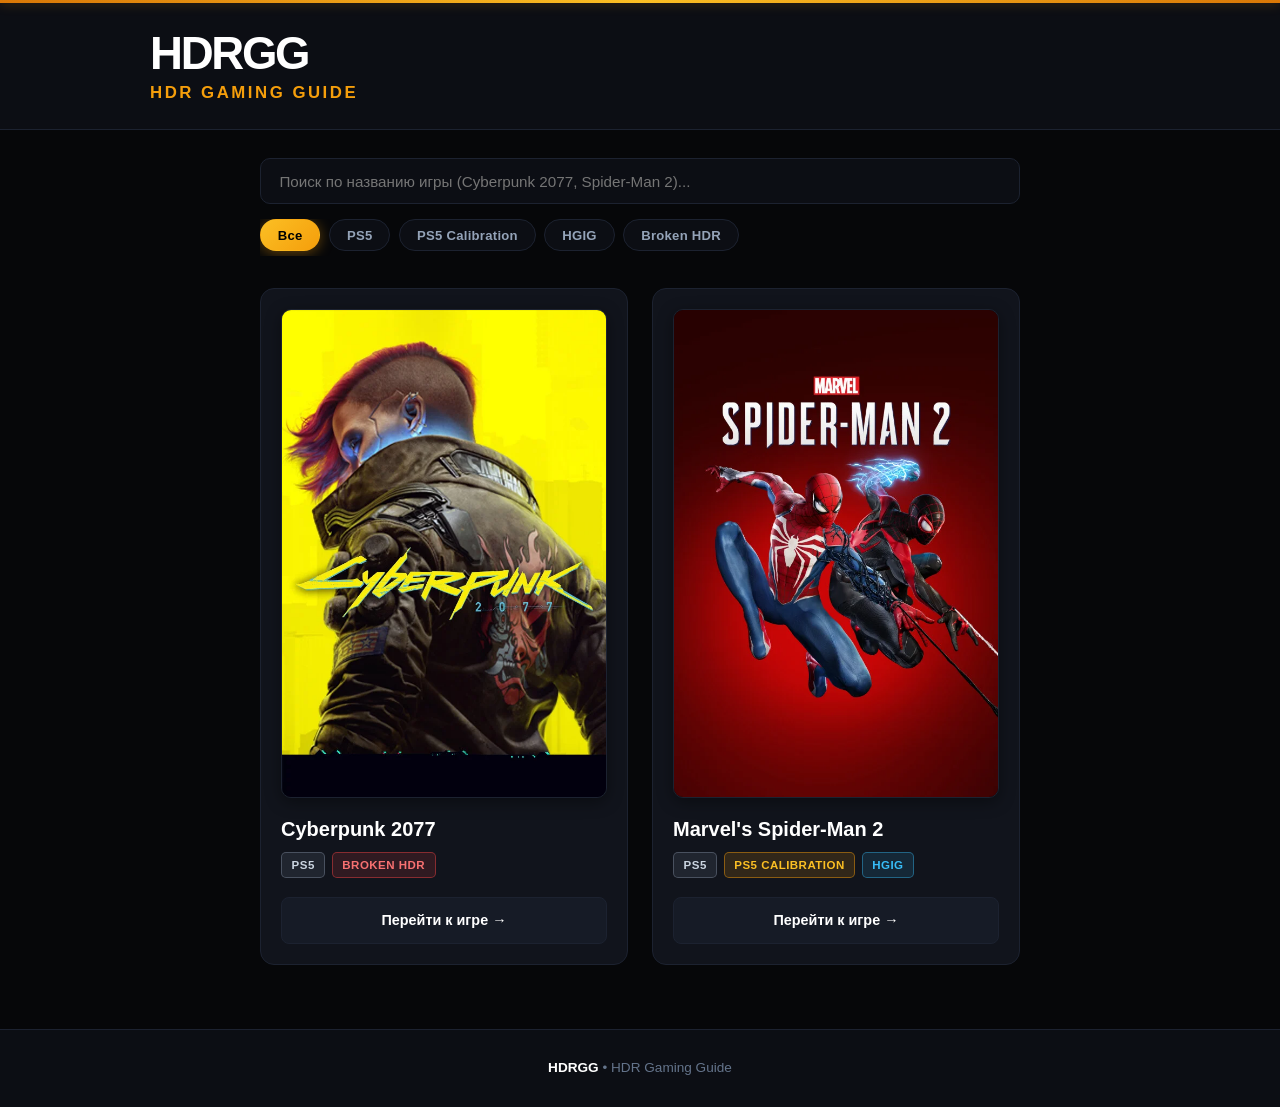
==== commit 3227e970: "Update index.html" ====
--- a/index.html
+++ b/index.html
@@ -113,7 +113,8 @@
 
     /* Controls: Search & Filter Pills */
     .controls-panel {
-      margin-bottom: 1.75rem;
+      max-width: 760px;
+      margin: 0 auto 2rem;
       display: flex;
       flex-direction: column;
       gap: 0.95rem;
@@ -172,23 +173,25 @@
       box-shadow: 0 2px 14px rgba(245, 158, 11, 0.4);
     }
 
-    /* Games Grid — Clean, Compact Cards Without Description */
+    /* Games Grid — 2-Game Centered Showcase */
     .games-grid {
+      max-width: 760px;
+      margin: 0 auto;
       display: grid;
-      grid-template-columns: repeat(auto-fill, minmax(280px, 1fr));
-      gap: 1.25rem;
+      grid-template-columns: repeat(auto-fit, minmax(300px, 1fr));
+      gap: 1.5rem;
     }
 
     .game-card {
       background: var(--bg-card);
       border: 1px solid var(--border-subtle);
-      border-radius: 12px;
-      padding: 1.35rem;
+      border-radius: 14px;
+      padding: 1.25rem;
       display: flex;
       flex-direction: column;
       justify-content: space-between;
-      gap: 1.25rem;
-      transition: transform 0.16s ease, border-color 0.16s ease, box-shadow 0.16s ease, background 0.16s ease;
+      gap: 1.15rem;
+      transition: transform 0.18s ease, border-color 0.18s ease, box-shadow 0.18s ease, background 0.18s ease;
       position: relative;
       overflow: hidden;
     }
@@ -206,16 +209,42 @@
     }
 
     .game-card:hover {
-      transform: translateY(-2px);
+      transform: translateY(-3px);
       border-color: rgba(245, 158, 11, 0.45);
       background: var(--bg-card-hover);
-      box-shadow: 0 8px 24px rgba(0, 0, 0, 0.6), 0 0 14px rgba(245, 158, 11, 0.08);
+      box-shadow: 0 10px 30px rgba(0, 0, 0, 0.6), 0 0 16px rgba(245, 158, 11, 0.1);
     }
 
     .game-card:hover::before {
       opacity: 1;
     }
 
+    /* Poster Container */
+    .poster-box {
+      width: 100%;
+      aspect-ratio: 2 / 3;
+      border-radius: 10px;
+      overflow: hidden;
+      background: #090c12;
+      border: 1px solid var(--border-subtle);
+      box-shadow: 0 4px 16px rgba(0, 0, 0, 0.4);
+      display: flex;
+      align-items: center;
+      justify-content: center;
+    }
+
+    .game-poster {
+      width: 100%;
+      height: 100%;
+      object-fit: cover;
+      display: block;
+      transition: transform 0.25s ease;
+    }
+
+    .game-card:hover .game-poster {
+      transform: scale(1.02);
+    }
+
     .game-header {
       display: flex;
       flex-direction: column;
@@ -223,7 +252,7 @@
     }
 
     .game-title {
-      font-size: 1.2rem;
+      font-size: 1.25rem;
       font-weight: 800;
       color: var(--text-white);
       line-height: 1.25;
@@ -268,7 +297,7 @@
       color: #f87171;
     }
 
-    /* Single Clean Action Button */
+    /* Action Button */
     .card-action {
       margin-top: auto;
     }
@@ -282,9 +311,9 @@
       background: #161b26;
       color: var(--text-white);
       border: 1px solid var(--border-subtle);
-      padding: 0.68rem 1rem;
+      padding: 0.75rem 1rem;
       border-radius: 8px;
-      font-size: 0.88rem;
+      font-size: 0.9rem;
       font-weight: 700;
       transition: all 0.16s ease;
       text-align: center;
@@ -327,7 +356,7 @@
   <!-- Top Accent Edge -->
   <div class="hdr-edge"></div>
 
-  <!-- Single Non-Duplicated Header: HDRGG with HDR Gaming Guide strictly beneath it -->
+  <!-- Single Non-Duplicated Header: HDRGG with HDR Gaming Guide strictly beneath -->
   <header class="header">
     <div class="header-container">
       <div class="brand">
@@ -341,7 +370,7 @@
   <main class="main">
     <!-- Controls: Search & Filters -->
     <div class="controls-panel">
-      <input type="text" id="gameSearch" class="search-input" placeholder="Поиск по названию игры (например, Spider-Man, Cyberpunk, Alan Wake)..." autocomplete="off">
+      <input type="text" id="gameSearch" class="search-input" placeholder="Поиск по названию игры (Cyberpunk 2077, Spider-Man 2)..." autocomplete="off">
       <div class="filter-pills">
         <button class="filter-pill active" data-filter="all">Все</button>
         <button class="filter-pill" data-filter="ps5">PS5</button>
@@ -351,7 +380,7 @@
       </div>
     </div>
 
-    <!-- Clean Games Grid (No Descriptions, Both PS5 Calibration & HGIG Badges on Supported Games) -->
+    <!-- 2 Games Grid with Official Posters -->
     <div id="gamesGrid" class="games-grid"></div>
   </main>
 
@@ -360,12 +389,13 @@
   </footer>
 
   <script>
-    // Games Database: every game that supports PS5 system calibration has BOTH ps5-calibration and hgig tags and badges!
+    // Only Cyberpunk 2077 and Marvel's Spider-Man 2 with posters
     const games = [
       {
         id: "cyberpunk-2077",
         title: "Cyberpunk 2077",
         platform: "PS5",
+        poster: "[data-uri]",
         statusTags: ["broken-hdr"],
         badges: [
           { type: "badge-ps5", label: "PS5" },
@@ -377,6 +407,7 @@
         id: "spiderman-2",
         title: "Marvel's Spider-Man 2",
         platform: "PS5",
+        poster: "[data-uri]",
         statusTags: ["ps5-calibration", "hgig"],
         badges: [
           { type: "badge-ps5", label: "PS5" },
@@ -384,114 +415,6 @@
           { type: "badge-hgig", label: "HGIG" }
         ],
         url: "https://www.hdrgamer.com/2023/10/marvels-spider-man-2-hdr-settings.html"
-      },
-      {
-        id: "spiderman-miles-morales",
-        title: "Spider-Man: Miles Morales / Remastered",
-        platform: "PS5",
-        statusTags: ["ps5-calibration", "hgig"],
-        badges: [
-          { type: "badge-ps5", label: "PS5" },
-          { type: "badge-calibration", label: "PS5 Calibration" },
-          { type: "badge-hgig", label: "HGIG" }
-        ],
-        url: "https://www.hdrgamer.com/2022/02/marvels-spider-man-miles-morales-hdr.html"
-      },
-      {
-        id: "god-of-war-ragnarok",
-        title: "God of War Ragnarök",
-        platform: "PS5",
-        statusTags: ["ps5-calibration", "hgig"],
-        badges: [
-          { type: "badge-ps5", label: "PS5" },
-          { type: "badge-calibration", label: "PS5 Calibration" },
-          { type: "badge-hgig", label: "HGIG" }
-        ],
-        url: "https://www.hdrgamer.com/2022/11/god-of-war-ragnarok-hdr-settings.html"
-      },
-      {
-        id: "ghost-of-tsushima",
-        title: "Ghost of Tsushima Director's Cut",
-        platform: "PS5",
-        statusTags: ["ps5-calibration", "hgig"],
-        badges: [
-          { type: "badge-ps5", label: "PS5" },
-          { type: "badge-calibration", label: "PS5 Calibration" },
-          { type: "badge-hgig", label: "HGIG" }
-        ],
-        url: "https://www.hdrgamer.com/2022/02/ghost-of-tsushima-ps5-hdr-settings.html"
-      },
-      {
-        id: "call-of-duty-bo6",
-        title: "Call of Duty: Black Ops 6 (MW II / III)",
-        platform: "PS5",
-        statusTags: ["ps5-calibration", "hgig"],
-        badges: [
-          { type: "badge-ps5", label: "PS5" },
-          { type: "badge-calibration", label: "PS5 Calibration" },
-          { type: "badge-hgig", label: "HGIG" }
-        ],
-        url: "https://www.hdrgamer.com/2024/11/call-of-duty-black-ops-6-hdr-settings.html"
-      },
-      {
-        id: "ratchet-and-clank",
-        title: "Ratchet & Clank: Rift Apart",
-        platform: "PS5",
-        statusTags: ["ps5-calibration", "hgig"],
-        badges: [
-          { type: "badge-ps5", label: "PS5" },
-          { type: "badge-calibration", label: "PS5 Calibration" },
-          { type: "badge-hgig", label: "HGIG" }
-        ],
-        url: "https://www.youtube.com/watch?v=eNMEu1SCHe8"
-      },
-      {
-        id: "horizon-forbidden-west",
-        title: "Horizon Forbidden West",
-        platform: "PS5",
-        statusTags: ["ps5-calibration", "hgig"],
-        badges: [
-          { type: "badge-ps5", label: "PS5" },
-          { type: "badge-calibration", label: "PS5 Calibration" },
-          { type: "badge-hgig", label: "HGIG" }
-        ],
-        url: "https://www.youtube.com/watch?v=Kw8JuZEl8M0"
-      },
-      {
-        id: "mortal-kombat-1",
-        title: "Mortal Kombat 1",
-        platform: "PS5",
-        statusTags: ["ps5-calibration", "hgig"],
-        badges: [
-          { type: "badge-ps5", label: "PS5" },
-          { type: "badge-calibration", label: "PS5 Calibration" },
-          { type: "badge-hgig", label: "HGIG" }
-        ],
-        url: "https://www.youtube.com/watch?v=ZljIGLOtor4"
-      },
-      {
-        id: "hogwarts-legacy",
-        title: "Hogwarts Legacy",
-        platform: "PS5",
-        statusTags: ["ps5-calibration", "hgig"],
-        badges: [
-          { type: "badge-ps5", label: "PS5" },
-          { type: "badge-calibration", label: "PS5 Calibration" },
-          { type: "badge-hgig", label: "HGIG" }
-        ],
-        url: "https://www.youtube.com/watch?v=-p6TNxAV4P0"
-      },
-      {
-        id: "alan-wake-2",
-        title: "Alan Wake 2",
-        platform: "PS5",
-        statusTags: ["ps5-calibration", "hgig"],
-        badges: [
-          { type: "badge-ps5", label: "PS5" },
-          { type: "badge-calibration", label: "PS5 Calibration" },
-          { type: "badge-hgig", label: "HGIG" }
-        ],
-        url: "https://www.hdrgamer.com/2024/02/alan-wake-2-hdr-settings.html"
       }
     ];
 
@@ -510,6 +433,9 @@
 
         return `
           <article class="game-card" data-platform="${game.platform.toLowerCase()}" data-tags="${tagsString}">
+            <div class="poster-box">
+              <img src="${game.poster}" alt="${game.title}" class="game-poster" loading="lazy">
+            </div>
             <div class="game-header">
               <h2 class="game-title">${game.title}</h2>
               <div class="badges-row">
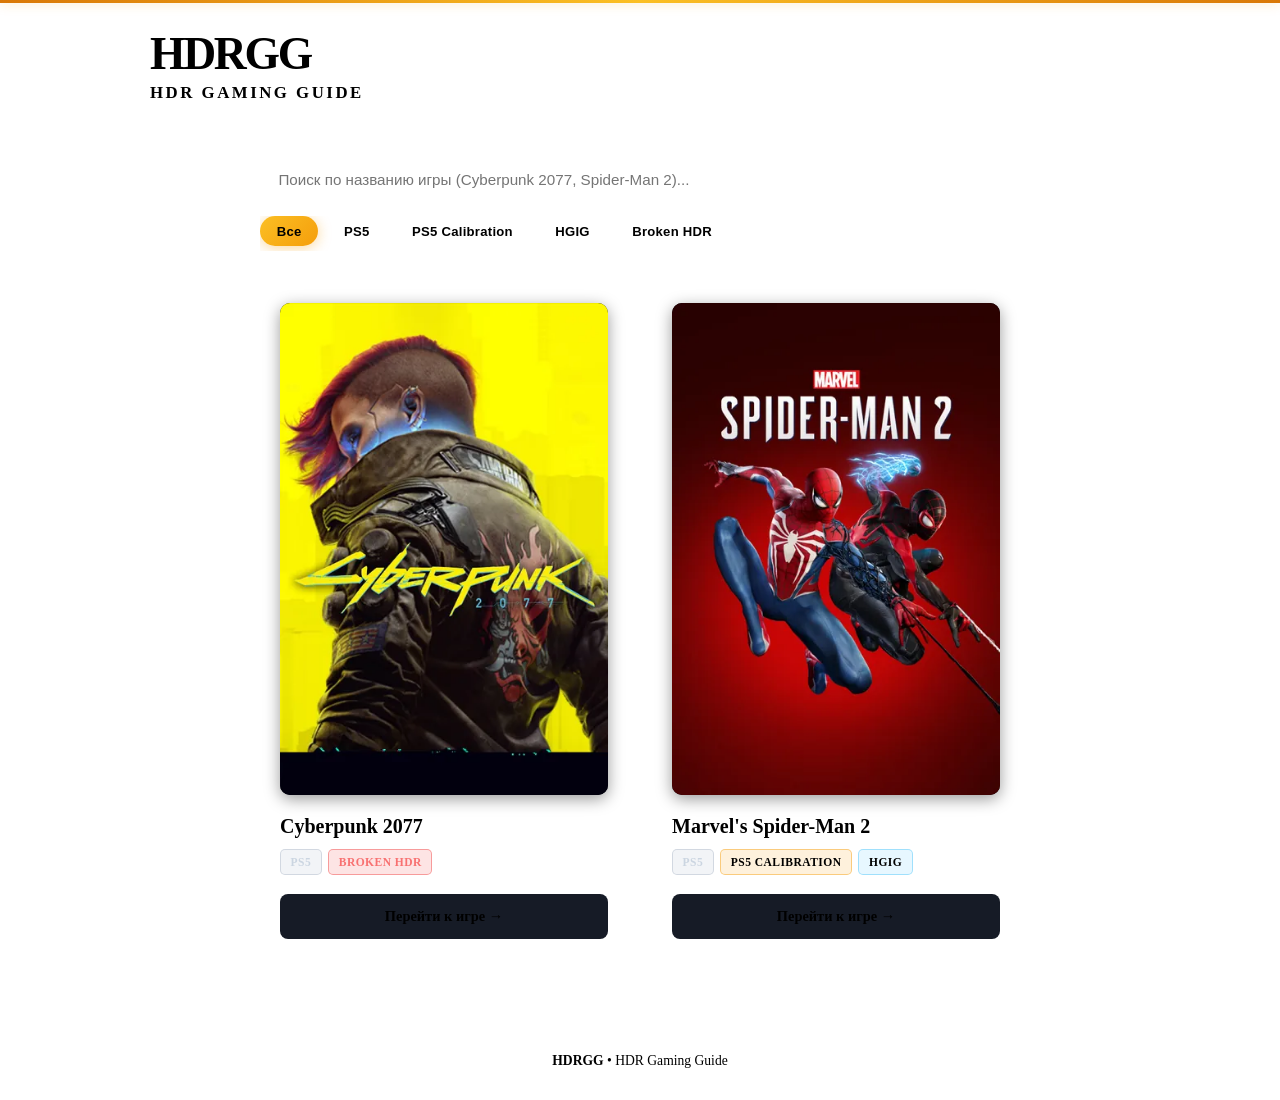
==== commit 0535e7fd: "Add files via upload" ====
--- a/index.html
+++ b/index.html
@@ -4,359 +4,21 @@
   <meta charset="UTF-8">
   <meta name="viewport" content="width=device-width, initial-scale=1.0">
   <title>HDRGG — HDR Gaming Guide</title>
-  <meta name="description" content="HDRGG (HDR Gaming Guide): проверенные настройки HDR и калибровки для игр.">
+  <meta name="description" content="HDRGG (HDR Gaming Guide): проверенные настройки HDR, калибровки PS5 и HGiG для игр.">
 
   <!-- Open Graph -->
   <meta property="og:title" content="HDRGG — HDR Gaming Guide">
   <meta property="og:description" content="HDRGG: калибровка PS5, HGiG и настройки HDR в играх.">
   <meta property="og:type" content="website">
 
-  <style>
-    /* Clean Authentic HDR Theme (OLED Pitch Black & HDR Gold — Zero Purple) */
-    :root {
-      --bg-black: #060709;
-      --bg-surface: #0c0e14;
-      --bg-card: #11141c;
-      --bg-card-hover: #161b25;
-      --border-subtle: #1c2230;
-
-      /* HDR Gold & Accents */
-      --hdr-gold: #f59e0b;
-      --hdr-gold-bright: #fbbf24;
-      --hdr-cyan: #38bdf8;
-      --hdr-red: #ef4444;
-
-      --text-white: #ffffff;
-      --text-main: #e2e8f0;
-      --text-muted: #94a3b8;
-      --text-dim: #64748b;
-
-      --font-sans: -apple-system, BlinkMacSystemFont, "Segoe UI", Roboto, "Helvetica Neue", Arial, sans-serif;
-    }
-
-    * {
-      box-sizing: border-box;
-      margin: 0;
-      padding: 0;
-    }
-
-    body {
-      background-color: var(--bg-black);
-      color: var(--text-main);
-      font-family: var(--font-sans);
-      line-height: 1.5;
-      min-height: 100vh;
-      display: flex;
-      flex-direction: column;
-      -webkit-font-smoothing: antialiased;
-    }
-
-    a {
-      color: var(--hdr-gold);
-      text-decoration: none;
-      transition: color 0.15s ease;
-    }
-
-    /* Top Ambient Gold Edge */
-    .hdr-edge {
-      height: 3px;
-      width: 100%;
-      background: linear-gradient(90deg, #d97706, #fbbf24, #d97706);
-      position: sticky;
-      top: 0;
-      z-index: 60;
-      box-shadow: 0 0 12px rgba(245, 158, 11, 0.4);
-    }
-
-    /* Single Clean Header — Zero Duplication */
-    .header {
-      background: var(--bg-surface);
-      border-bottom: 1px solid var(--border-subtle);
-      padding: 1.75rem 1.25rem 1.5rem;
-    }
-
-    .header-container {
-      max-width: 980px;
-      margin: 0 auto;
-    }
-
-    .brand {
-      display: flex;
-      flex-direction: column;
-      gap: 0.2rem;
-    }
-
-    .brand-title {
-      font-size: 2.85rem;
-      font-weight: 900;
-      letter-spacing: -0.05em;
-      color: var(--text-white);
-      line-height: 1;
-    }
-
-    .brand-subtitle {
-      font-size: 1.05rem;
-      font-weight: 800;
-      color: var(--hdr-gold);
-      text-transform: uppercase;
-      letter-spacing: 0.15em;
-    }
-
-    /* Main Container */
-    .main {
-      max-width: 980px;
-      margin: 0 auto;
-      padding: 1.75rem 1.25rem 4rem;
-      flex: 1;
-      width: 100%;
-    }
-
-    /* Controls: Search & Filter Pills */
-    .controls-panel {
-      max-width: 760px;
-      margin: 0 auto 2rem;
-      display: flex;
-      flex-direction: column;
-      gap: 0.95rem;
-    }
-
-    .search-input {
-      width: 100%;
-      background: var(--bg-surface);
-      border: 1px solid var(--border-subtle);
-      color: var(--text-white);
-      padding: 0.85rem 1.15rem;
-      border-radius: 10px;
-      font-size: 0.95rem;
-      outline: none;
-      transition: all 0.2s ease;
-    }
-
-    .search-input:focus {
-      border-color: var(--hdr-gold);
-      box-shadow: 0 0 16px rgba(245, 158, 11, 0.2);
-      background: #0f121a;
-    }
-
-    .filter-pills {
-      display: flex;
-      gap: 0.55rem;
-      overflow-x: auto;
-      padding-bottom: 0.35rem;
-      scrollbar-width: thin;
-    }
-
-    .filter-pill {
-      background: var(--bg-surface);
-      color: var(--text-muted);
-      border: 1px solid var(--border-subtle);
-      padding: 0.45rem 1.05rem;
-      border-radius: 999px;
-      font-size: 0.82rem;
-      font-weight: 700;
-      cursor: pointer;
-      white-space: nowrap;
-      transition: all 0.16s ease;
-      letter-spacing: 0.02em;
-    }
-
-    .filter-pill:hover {
-      border-color: var(--hdr-gold);
-      color: var(--text-white);
-      transform: translateY(-1px);
-    }
-
-    .filter-pill.active {
-      background: linear-gradient(135deg, #fbbf24, #f59e0b);
-      color: #000000;
-      border-color: transparent;
-      box-shadow: 0 2px 14px rgba(245, 158, 11, 0.4);
-    }
-
-    /* Games Grid — 2-Game Centered Showcase */
-    .games-grid {
-      max-width: 760px;
-      margin: 0 auto;
-      display: grid;
-      grid-template-columns: repeat(auto-fit, minmax(300px, 1fr));
-      gap: 1.5rem;
-    }
-
-    .game-card {
-      background: var(--bg-card);
-      border: 1px solid var(--border-subtle);
-      border-radius: 14px;
-      padding: 1.25rem;
-      display: flex;
-      flex-direction: column;
-      justify-content: space-between;
-      gap: 1.15rem;
-      transition: transform 0.18s ease, border-color 0.18s ease, box-shadow 0.18s ease, background 0.18s ease;
-      position: relative;
-      overflow: hidden;
-    }
-
-    .game-card::before {
-      content: "";
-      position: absolute;
-      top: 0;
-      left: 0;
-      right: 0;
-      height: 2px;
-      background: linear-gradient(90deg, #f59e0b, #d97706);
-      opacity: 0;
-      transition: opacity 0.2s ease;
-    }
-
-    .game-card:hover {
-      transform: translateY(-3px);
-      border-color: rgba(245, 158, 11, 0.45);
-      background: var(--bg-card-hover);
-      box-shadow: 0 10px 30px rgba(0, 0, 0, 0.6), 0 0 16px rgba(245, 158, 11, 0.1);
-    }
-
-    .game-card:hover::before {
-      opacity: 1;
-    }
-
-    /* Poster Container */
-    .poster-box {
-      width: 100%;
-      aspect-ratio: 2 / 3;
-      border-radius: 10px;
-      overflow: hidden;
-      background: #090c12;
-      border: 1px solid var(--border-subtle);
-      box-shadow: 0 4px 16px rgba(0, 0, 0, 0.4);
-      display: flex;
-      align-items: center;
-      justify-content: center;
-    }
-
-    .game-poster {
-      width: 100%;
-      height: 100%;
-      object-fit: cover;
-      display: block;
-      transition: transform 0.25s ease;
-    }
-
-    .game-card:hover .game-poster {
-      transform: scale(1.02);
-    }
-
-    .game-header {
-      display: flex;
-      flex-direction: column;
-      gap: 0.65rem;
-    }
-
-    .game-title {
-      font-size: 1.25rem;
-      font-weight: 800;
-      color: var(--text-white);
-      line-height: 1.25;
-    }
-
-    .badges-row {
-      display: flex;
-      flex-wrap: wrap;
-      gap: 0.4rem;
-    }
-
-    .badge {
-      font-size: 0.72rem;
-      font-weight: 800;
-      padding: 0.22rem 0.6rem;
-      border-radius: 5px;
-      text-transform: uppercase;
-      letter-spacing: 0.04em;
-    }
-
-    .badge-ps5 {
-      background: rgba(148, 163, 184, 0.12);
-      border: 1px solid rgba(148, 163, 184, 0.35);
-      color: #cbd5e1;
-    }
-
-    .badge-calibration {
-      background: rgba(245, 158, 11, 0.14);
-      border: 1px solid rgba(245, 158, 11, 0.45);
-      color: var(--hdr-gold-bright);
-    }
-
-    .badge-hgig {
-      background: rgba(56, 189, 248, 0.12);
-      border: 1px solid rgba(56, 189, 248, 0.4);
-      color: var(--hdr-cyan);
-    }
-
-    .badge-broken {
-      background: rgba(239, 68, 68, 0.14);
-      border: 1px solid rgba(239, 68, 68, 0.45);
-      color: #f87171;
-    }
-
-    /* Action Button */
-    .card-action {
-      margin-top: auto;
-    }
-
-    .btn-game-open {
-      display: flex;
-      align-items: center;
-      justify-content: center;
-      gap: 0.4rem;
-      width: 100%;
-      background: #161b26;
-      color: var(--text-white);
-      border: 1px solid var(--border-subtle);
-      padding: 0.75rem 1rem;
-      border-radius: 8px;
-      font-size: 0.9rem;
-      font-weight: 700;
-      transition: all 0.16s ease;
-      text-align: center;
-    }
-
-    .btn-game-open:hover {
-      background: linear-gradient(135deg, #fbbf24, #f59e0b);
-      color: #000000;
-      border-color: transparent;
-      text-decoration: none;
-      box-shadow: 0 4px 14px rgba(245, 158, 11, 0.35);
-    }
-
-    /* Footer */
-    .footer {
-      border-top: 1px solid var(--border-subtle);
-      background: var(--bg-surface);
-      padding: 1.75rem 1.25rem;
-      text-align: center;
-      color: var(--text-dim);
-      font-size: 0.85rem;
-    }
-
-    .footer strong {
-      color: var(--text-white);
-    }
-
-    @media (max-width: 640px) {
-      .brand-title {
-        font-size: 2.35rem;
-      }
-      .games-grid {
-        grid-template-columns: 1fr;
-      }
-    }
-  </style>
+  <link rel="stylesheet" href="style.css">
 </head>
 <body>
 
   <!-- Top Accent Edge -->
   <div class="hdr-edge"></div>
 
-  <!-- Single Non-Duplicated Header: HDRGG with HDR Gaming Guide strictly beneath -->
+  <!-- Single Monolithic Header: HDRGG with HDR Gaming Guide strictly beneath -->
   <header class="header">
     <div class="header-container">
       <div class="brand">
@@ -380,121 +42,19 @@
       </div>
     </div>
 
-    <!-- 2 Games Grid with Official Posters -->
+    <!-- Games Grid (populated from games.json; posters loaded from games/<id>/poster.webp) -->
     <div id="gamesGrid" class="games-grid"></div>
+
+    <!-- Batched Pagination ("Показать ещё" when catalog > 20 games) -->
+    <div id="loadMoreWrap" class="load-more-wrap" style="display: none;">
+      <button id="loadMoreBtn" class="btn-load-more">Показать ещё</button>
+    </div>
   </main>
 
   <footer class="footer">
     <p><strong>HDRGG</strong> • HDR Gaming Guide</p>
   </footer>
 
-  <script>
-    // Only Cyberpunk 2077 and Marvel's Spider-Man 2 with posters
-    const games = [
-      {
-        id: "cyberpunk-2077",
-        title: "Cyberpunk 2077",
-        platform: "PS5",
-        poster: "[data-uri]",
-        statusTags: ["broken-hdr"],
-        badges: [
-          { type: "badge-ps5", label: "PS5" },
-          { type: "badge-broken", label: "Broken HDR" }
-        ],
-        url: "games/cyberpunk-2077/"
-      },
-      {
-        id: "spiderman-2",
-        title: "Marvel's Spider-Man 2",
-        platform: "PS5",
-        poster: "[data-uri]",
-        statusTags: ["ps5-calibration", "hgig"],
-        badges: [
-          { type: "badge-ps5", label: "PS5" },
-          { type: "badge-calibration", label: "PS5 Calibration" },
-          { type: "badge-hgig", label: "HGIG" }
-        ],
-        url: "https://www.hdrgamer.com/2023/10/marvels-spider-man-2-hdr-settings.html"
-      }
-    ];
-
-    function renderGames(list) {
-      const grid = document.getElementById('gamesGrid');
-      if (!grid) return;
-
-      grid.innerHTML = list.map(game => {
-        const isExternal = game.url.startsWith('http');
-        const targetAttr = isExternal ? 'target="_blank" rel="noopener noreferrer"' : '';
-        const tagsString = game.statusTags.join(' ');
-
-        const badgesHTML = game.badges.map(b =>
-          `<span class="badge ${b.type}">${b.label}</span>`
-        ).join('');
-
-        return `
-          <article class="game-card" data-platform="${game.platform.toLowerCase()}" data-tags="${tagsString}">
-            <div class="poster-box">
-              <img src="${game.poster}" alt="${game.title}" class="game-poster" loading="lazy">
-            </div>
-            <div class="game-header">
-              <h2 class="game-title">${game.title}</h2>
-              <div class="badges-row">
-                ${badgesHTML}
-              </div>
-            </div>
-            <div class="card-action">
-              <a href="${game.url}" ${targetAttr} class="btn-game-open">Перейти к игре →</a>
-            </div>
-          </article>
-        `;
-      }).join('');
-    }
-
-    document.addEventListener('DOMContentLoaded', () => {
-      renderGames(games);
-
-      const searchInput = document.getElementById('gameSearch');
-      const filterPills = document.querySelectorAll('.filter-pill');
-
-      const applyFilters = () => {
-        const query = (searchInput?.value || '').toLowerCase().trim();
-        const activePill = document.querySelector('.filter-pill.active');
-        const filterVal = (activePill?.dataset.filter || 'all').toLowerCase();
-
-        const cards = document.querySelectorAll('.game-card');
-
-        cards.forEach(card => {
-          const title = card.querySelector('.game-title')?.textContent.toLowerCase() || '';
-          const platform = (card.dataset.platform || '').toLowerCase();
-          const tags = (card.dataset.tags || '').toLowerCase().split(/\s+/);
-
-          const matchesQuery = title.includes(query);
-          let matchesFilter = false;
-
-          if (filterVal === 'all') {
-            matchesFilter = true;
-          } else if (filterVal === 'ps5') {
-            matchesFilter = platform === 'ps5';
-          } else {
-            matchesFilter = tags.includes(filterVal);
-          }
-
-          card.style.display = matchesQuery && matchesFilter ? 'flex' : 'none';
-        });
-      };
-
-      if (searchInput) {
-        searchInput.addEventListener('input', applyFilters);
-      }
-
-      filterPills.forEach(pill => {
-        pill.addEventListener('click', () => {
-          filterPills.forEach(p => p.classList.remove('active'));
-          pill.classList.add('active');
-          applyFilters();
-        });
-      });
-    });
-  </script>
+  <script src="app.js" defer></script>
 </body>
 </html>
--- a/style.css
+++ b/style.css
@@ -0,0 +1,799 @@
+/* ==========================================================================
+   HDRGG — HDR Gaming Guide
+   Authentic HDR Theme (OLED Pitch Black & HDR Gold — Strictly Zero Purple)
+   Shared stylesheet for Catalog (index.html) and Game Pages (games/*/index.html)
+   ========================================================================== */
+
+:root {
+  --bg-black: #060709;
+  --bg-surface: #0c0e14;
+  --bg-card: #11141c;
+  --bg-card-hover: #161b25;
+  --border-subtle: #1c2230;
+
+  /* HDR Gold & Semantic Accents */
+  --hdr-gold: #f59e0b;
+  --hdr-gold-bright: #fbbf24;
+  --hdr-cyan: #38bdf8;
+  --hdr-green: #22c55e;
+  --hdr-red: #ef4444;
+
+  --text-white: #ffffff;
+  --text-main: #e2e8f0;
+  --text-muted: #94a3b8;
+  --text-dim: #64748b;
+
+  --font-sans: -apple-system, BlinkMacSystemFont, "Segoe UI", Roboto, "Helvetica Neue", Arial, sans-serif;
+  --font-mono: ui-monospace, SFMono-Regular, Menlo, Consolas, monospace;
+}
+
+* {
+  box-sizing: border-box;
+  margin: 0;
+  padding: 0;
+}
+
+body {
+  background-color: var(--bg-black);
+  color: var(--text-main);
+  font-family: var(--font-sans);
+  line-height: 1.5;
+  min-height: 100vh;
+  display: flex;
+  flex-direction: column;
+  -webkit-font-smoothing: antialiased;
+}
+
+a {
+  color: var(--hdr-gold-bright);
+  text-decoration: none;
+  transition: color 0.15s ease;
+}
+
+a:hover {
+  color: var(--hdr-gold);
+}
+
+/* Top Ambient Gold Edge */
+.hdr-edge {
+  height: 3px;
+  width: 100%;
+  background: linear-gradient(90deg, #d97706, #fbbf24, #d97706);
+  position: sticky;
+  top: 0;
+  z-index: 60;
+  box-shadow: 0 0 12px rgba(245, 158, 11, 0.4);
+}
+
+/* Monolithic Header — Zero Duplication */
+.header {
+  background: var(--bg-surface);
+  border-bottom: 1px solid var(--border-subtle);
+  padding: 1.75rem 1.25rem 1.5rem;
+}
+
+.header-compact {
+  padding: 1.25rem 1.25rem;
+}
+
+.header-container {
+  max-width: 980px;
+  margin: 0 auto;
+  display: flex;
+  align-items: center;
+  justify-content: space-between;
+  gap: 1rem;
+}
+
+.brand {
+  display: flex;
+  flex-direction: column;
+  gap: 0.2rem;
+  text-decoration: none !important;
+}
+
+.brand-title {
+  font-size: 2.85rem;
+  font-weight: 900;
+  letter-spacing: -0.05em;
+  color: var(--text-white);
+  line-height: 1;
+}
+
+.header-compact .brand-title {
+  font-size: 2.1rem;
+}
+
+.brand-subtitle {
+  font-size: 1.05rem;
+  font-weight: 800;
+  color: var(--hdr-gold);
+  text-transform: uppercase;
+  letter-spacing: 0.15em;
+}
+
+.header-compact .brand-subtitle {
+  font-size: 0.82rem;
+}
+
+.nav-back {
+  display: inline-flex;
+  align-items: center;
+  gap: 0.4rem;
+  background: var(--bg-card);
+  color: var(--text-main);
+  border: 1px solid var(--border-subtle);
+  padding: 0.5rem 0.95rem;
+  border-radius: 8px;
+  font-size: 0.88rem;
+  font-weight: 700;
+  transition: all 0.16s ease;
+}
+
+.nav-back:hover {
+  border-color: var(--hdr-gold);
+  color: var(--text-white);
+  background: var(--bg-card-hover);
+}
+
+/* Main Container */
+.main {
+  max-width: 980px;
+  margin: 0 auto;
+  padding: 1.75rem 1.25rem 4rem;
+  flex: 1;
+  width: 100%;
+}
+
+.main-narrow {
+  max-width: 860px;
+}
+
+/* ==========================================================================
+   Catalog Controls: Search & Filter Pills
+   ========================================================================== */
+.controls-panel {
+  max-width: 760px;
+  margin: 0 auto 2rem;
+  display: flex;
+  flex-direction: column;
+  gap: 0.95rem;
+}
+
+.search-input {
+  width: 100%;
+  background: var(--bg-surface);
+  border: 1px solid var(--border-subtle);
+  color: var(--text-white);
+  padding: 0.85rem 1.15rem;
+  border-radius: 10px;
+  font-size: 0.95rem;
+  outline: none;
+  transition: all 0.2s ease;
+}
+
+.search-input:focus {
+  border-color: var(--hdr-gold);
+  box-shadow: 0 0 16px rgba(245, 158, 11, 0.2);
+  background: #0f121a;
+}
+
+.filter-pills {
+  display: flex;
+  gap: 0.55rem;
+  overflow-x: auto;
+  padding-bottom: 0.35rem;
+  scrollbar-width: thin;
+}
+
+.filter-pill {
+  background: var(--bg-surface);
+  color: var(--text-muted);
+  border: 1px solid var(--border-subtle);
+  padding: 0.45rem 1.05rem;
+  border-radius: 999px;
+  font-size: 0.82rem;
+  font-weight: 700;
+  cursor: pointer;
+  white-space: nowrap;
+  transition: all 0.16s ease;
+  letter-spacing: 0.02em;
+}
+
+.filter-pill:hover {
+  border-color: var(--hdr-gold);
+  color: var(--text-white);
+  transform: translateY(-1px);
+}
+
+.filter-pill.active {
+  background: linear-gradient(135deg, #fbbf24, #f59e0b);
+  color: #000000;
+  border-color: transparent;
+  box-shadow: 0 2px 14px rgba(245, 158, 11, 0.4);
+}
+
+/* ==========================================================================
+   Games Grid & Ultra-Clean Cards (Zero Descriptions)
+   ========================================================================== */
+.games-grid {
+  max-width: 760px;
+  margin: 0 auto;
+  display: grid;
+  grid-template-columns: repeat(auto-fit, minmax(300px, 1fr));
+  gap: 1.5rem;
+}
+
+.game-card {
+  background: var(--bg-card);
+  border: 1px solid var(--border-subtle);
+  border-radius: 14px;
+  padding: 1.25rem;
+  display: flex;
+  flex-direction: column;
+  justify-content: space-between;
+  gap: 1.15rem;
+  transition: transform 0.18s ease, border-color 0.18s ease, box-shadow 0.18s ease, background 0.18s ease;
+  position: relative;
+  overflow: hidden;
+}
+
+.game-card::before {
+  content: "";
+  position: absolute;
+  top: 0;
+  left: 0;
+  right: 0;
+  height: 2px;
+  background: linear-gradient(90deg, #f59e0b, #d97706);
+  opacity: 0;
+  transition: opacity 0.2s ease;
+}
+
+.game-card:hover {
+  transform: translateY(-3px);
+  border-color: rgba(245, 158, 11, 0.45);
+  background: var(--bg-card-hover);
+  box-shadow: 0 10px 30px rgba(0, 0, 0, 0.6), 0 0 16px rgba(245, 158, 11, 0.1);
+}
+
+.game-card:hover::before {
+  opacity: 1;
+}
+
+.poster-box {
+  width: 100%;
+  aspect-ratio: 2 / 3;
+  border-radius: 10px;
+  overflow: hidden;
+  background: #090c12;
+  border: 1px solid var(--border-subtle);
+  box-shadow: 0 4px 16px rgba(0, 0, 0, 0.4);
+  display: flex;
+  align-items: center;
+  justify-content: center;
+}
+
+.game-poster {
+  width: 100%;
+  height: 100%;
+  object-fit: cover;
+  display: block;
+  transition: transform 0.25s ease;
+}
+
+.game-card:hover .game-poster {
+  transform: scale(1.02);
+}
+
+.game-header {
+  display: flex;
+  flex-direction: column;
+  gap: 0.65rem;
+}
+
+.game-title {
+  font-size: 1.25rem;
+  font-weight: 800;
+  color: var(--text-white);
+  line-height: 1.25;
+}
+
+.badges-row {
+  display: flex;
+  flex-wrap: wrap;
+  gap: 0.4rem;
+}
+
+.badge {
+  font-size: 0.72rem;
+  font-weight: 800;
+  padding: 0.22rem 0.6rem;
+  border-radius: 5px;
+  text-transform: uppercase;
+  letter-spacing: 0.04em;
+}
+
+.badge-ps5 {
+  background: rgba(148, 163, 184, 0.12);
+  border: 1px solid rgba(148, 163, 184, 0.35);
+  color: #cbd5e1;
+}
+
+.badge-calibration {
+  background: rgba(245, 158, 11, 0.14);
+  border: 1px solid rgba(245, 158, 11, 0.45);
+  color: var(--hdr-gold-bright);
+}
+
+.badge-hgig {
+  background: rgba(56, 189, 248, 0.12);
+  border: 1px solid rgba(56, 189, 248, 0.4);
+  color: var(--hdr-cyan);
+}
+
+.badge-broken {
+  background: rgba(239, 68, 68, 0.14);
+  border: 1px solid rgba(239, 68, 68, 0.45);
+  color: #f87171;
+}
+
+.card-action {
+  margin-top: auto;
+}
+
+.btn-game-open {
+  display: flex;
+  align-items: center;
+  justify-content: center;
+  gap: 0.4rem;
+  width: 100%;
+  background: #161b26;
+  color: var(--text-white);
+  border: 1px solid var(--border-subtle);
+  padding: 0.75rem 1rem;
+  border-radius: 8px;
+  font-size: 0.9rem;
+  font-weight: 700;
+  transition: all 0.16s ease;
+  text-align: center;
+}
+
+.btn-game-open:hover {
+  background: linear-gradient(135deg, #fbbf24, #f59e0b);
+  color: #000000;
+  border-color: transparent;
+  text-decoration: none;
+  box-shadow: 0 4px 14px rgba(245, 158, 11, 0.35);
+}
+
+/* Batch Pagination ("Показать ещё") & Empty State */
+.load-more-wrap {
+  max-width: 760px;
+  margin: 2rem auto 0;
+  text-align: center;
+}
+
+.btn-load-more {
+  background: var(--bg-surface);
+  color: var(--hdr-gold-bright);
+  border: 1px solid rgba(245, 158, 11, 0.4);
+  padding: 0.75rem 1.75rem;
+  border-radius: 10px;
+  font-size: 0.9rem;
+  font-weight: 800;
+  cursor: pointer;
+  transition: all 0.16s ease;
+}
+
+.btn-load-more:hover {
+  background: linear-gradient(135deg, #fbbf24, #f59e0b);
+  color: #000000;
+  border-color: transparent;
+  box-shadow: 0 4px 14px rgba(245, 158, 11, 0.35);
+}
+
+.empty-state {
+  grid-column: 1 / -1;
+  text-align: center;
+  padding: 3rem 1.5rem;
+  background: var(--bg-surface);
+  border: 1px solid var(--border-subtle);
+  border-radius: 12px;
+  color: var(--text-muted);
+}
+
+/* ==========================================================================
+   Game Subpage Styles (games/<id>/index.html & game.html)
+   ========================================================================== */
+.breadcrumbs {
+  margin-bottom: 1.25rem;
+  font-size: 0.85rem;
+  color: var(--text-dim);
+}
+
+.breadcrumbs a {
+  color: var(--text-muted);
+}
+
+.breadcrumbs a:hover {
+  color: var(--hdr-gold-bright);
+}
+
+.game-hero {
+  display: flex;
+  gap: 1.5rem;
+  margin-bottom: 1.85rem;
+  align-items: flex-start;
+  background: var(--bg-surface);
+  border: 1px solid var(--border-subtle);
+  border-radius: 14px;
+  padding: 1.35rem;
+}
+
+.game-hero-poster {
+  width: 116px;
+  aspect-ratio: 2 / 3;
+  border-radius: 10px;
+  overflow: hidden;
+  border: 1px solid var(--border-subtle);
+  flex-shrink: 0;
+  background: #090c12;
+  box-shadow: 0 8px 20px rgba(0, 0, 0, 0.5);
+}
+
+.game-hero-poster img {
+  width: 100%;
+  height: 100%;
+  object-fit: cover;
+  display: block;
+}
+
+.game-info {
+  flex: 1;
+  display: flex;
+  flex-direction: column;
+  gap: 0.6rem;
+}
+
+.game-info .game-title {
+  font-size: 1.95rem;
+  font-weight: 900;
+  letter-spacing: -0.02em;
+  color: var(--text-white);
+}
+
+.game-subtitle {
+  color: var(--text-muted);
+  font-size: 0.95rem;
+  margin-bottom: 0.35rem;
+}
+
+.platform-tabs {
+  display: flex;
+  gap: 0.45rem;
+  background: var(--bg-black);
+  padding: 0.35rem;
+  border-radius: 8px;
+  border: 1px solid var(--border-subtle);
+  width: fit-content;
+  margin-top: 0.25rem;
+}
+
+.platform-tab {
+  background: transparent;
+  color: var(--text-muted);
+  border: none;
+  font-size: 0.82rem;
+  font-weight: 700;
+  padding: 0.4rem 0.85rem;
+  border-radius: 6px;
+  cursor: pointer;
+  transition: all 0.15s ease;
+}
+
+.platform-tab:hover {
+  color: var(--text-white);
+}
+
+.platform-tab.active {
+  background: linear-gradient(135deg, #fbbf24, #f59e0b);
+  color: #000000;
+  font-weight: 800;
+}
+
+.section-head {
+  display: flex;
+  align-items: center;
+  justify-content: space-between;
+  flex-wrap: wrap;
+  gap: 0.5rem;
+  margin-bottom: 0.85rem;
+  margin-top: 1.6rem;
+}
+
+.section-title {
+  font-size: 1.15rem;
+  font-weight: 800;
+  color: var(--text-white);
+  display: flex;
+  align-items: center;
+  gap: 0.5rem;
+}
+
+.verdict-tag {
+  font-size: 0.74rem;
+  font-weight: 800;
+  padding: 0.24rem 0.65rem;
+  border-radius: 999px;
+  text-transform: uppercase;
+  letter-spacing: 0.04em;
+}
+
+.verdict-broken {
+  background: rgba(239, 68, 68, 0.15);
+  border: 1px solid rgba(239, 68, 68, 0.4);
+  color: #f87171;
+}
+
+.verdict-gold {
+  background: rgba(245, 158, 11, 0.15);
+  border: 1px solid rgba(245, 158, 11, 0.45);
+  color: var(--hdr-gold-bright);
+}
+
+.settings-box {
+  background: var(--bg-card);
+  border: 1px solid var(--border-subtle);
+  border-radius: 12px;
+  overflow: hidden;
+  margin-bottom: 1.85rem;
+}
+
+.setting-row {
+  border-bottom: 1px solid var(--border-subtle);
+  transition: background 0.15s ease;
+}
+
+.setting-row:last-child {
+  border-bottom: none;
+}
+
+.setting-main {
+  display: flex;
+  align-items: center;
+  justify-content: space-between;
+  padding: 0.9rem 1.15rem;
+  gap: 0.75rem;
+}
+
+.setting-name {
+  font-size: 0.95rem;
+  font-weight: 600;
+  color: var(--text-main);
+  flex: 1;
+}
+
+.setting-action {
+  display: flex;
+  align-items: center;
+  gap: 0.6rem;
+}
+
+.setting-value {
+  font-family: var(--font-mono);
+  font-weight: 700;
+  font-size: 0.86rem;
+  padding: 0.25rem 0.65rem;
+  border-radius: 6px;
+  background: var(--bg-black);
+  border: 1px solid #283044;
+  color: var(--hdr-gold-bright);
+  white-space: nowrap;
+}
+
+.setting-value.val-off {
+  color: #f87171;
+  background: rgba(239, 68, 68, 0.08);
+  border-color: rgba(239, 68, 68, 0.3);
+}
+
+.setting-value.val-on {
+  color: #4ade80;
+  background: rgba(34, 197, 94, 0.08);
+  border-color: rgba(34, 197, 94, 0.3);
+}
+
+.btn-why {
+  background: #181e2c;
+  color: var(--text-muted);
+  border: 1px solid var(--border-subtle);
+  width: 28px;
+  height: 28px;
+  border-radius: 50%;
+  font-size: 0.8rem;
+  font-weight: 800;
+  cursor: pointer;
+  display: inline-flex;
+  align-items: center;
+  justify-content: center;
+  transition: all 0.15s ease;
+  flex-shrink: 0;
+}
+
+.btn-why:hover,
+.btn-why.active {
+  background: var(--hdr-gold-bright);
+  color: #000000;
+  border-color: var(--hdr-gold-bright);
+}
+
+.setting-why-panel {
+  display: none;
+  background: var(--bg-surface);
+  border-top: 1px dashed var(--border-subtle);
+  padding: 0.8rem 1.15rem;
+  font-size: 0.88rem;
+  color: #cbd5e1;
+  line-height: 1.5;
+}
+
+.setting-why-panel.open {
+  display: block;
+}
+
+.setting-why-panel strong {
+  color: var(--hdr-gold-bright);
+}
+
+.source-banner {
+  background: var(--bg-surface);
+  border: 1px solid var(--border-subtle);
+  border-radius: 12px;
+  padding: 1rem 1.25rem;
+  display: flex;
+  align-items: center;
+  justify-content: space-between;
+  flex-wrap: wrap;
+  gap: 0.75rem;
+  margin-bottom: 1.85rem;
+}
+
+.source-info {
+  display: flex;
+  flex-direction: column;
+  gap: 0.2rem;
+}
+
+.source-label {
+  font-size: 0.74rem;
+  text-transform: uppercase;
+  color: var(--hdr-gold);
+  font-weight: 800;
+  letter-spacing: 0.05em;
+}
+
+.source-title {
+  font-size: 0.95rem;
+  font-weight: 700;
+  color: var(--text-white);
+}
+
+.source-btn {
+  display: inline-flex;
+  align-items: center;
+  gap: 0.4rem;
+  background: var(--bg-card);
+  color: var(--hdr-gold-bright);
+  border: 1px solid rgba(245, 158, 11, 0.35);
+  padding: 0.45rem 0.9rem;
+  border-radius: 7px;
+  font-size: 0.85rem;
+  font-weight: 700;
+  transition: all 0.15s ease;
+}
+
+.source-btn:hover {
+  background: linear-gradient(135deg, #fbbf24, #f59e0b);
+  color: #000000;
+  border-color: transparent;
+}
+
+.alt-details {
+  border: 1px solid var(--border-subtle);
+  border-radius: 12px;
+  background: var(--bg-surface);
+  overflow: hidden;
+  margin-bottom: 2rem;
+}
+
+.alt-summary {
+  padding: 0.95rem 1.15rem;
+  cursor: pointer;
+  font-weight: 700;
+  font-size: 0.92rem;
+  color: var(--text-muted);
+  user-select: none;
+}
+
+.alt-summary:hover {
+  color: var(--text-white);
+}
+
+.alt-content {
+  padding: 0 1.15rem 1.15rem;
+}
+
+/* Footer & Back-to-top */
+.footer {
+  border-top: 1px solid var(--border-subtle);
+  background: var(--bg-surface);
+  padding: 1.75rem 1.25rem;
+  text-align: center;
+  color: var(--text-dim);
+  font-size: 0.85rem;
+}
+
+.footer strong {
+  color: var(--text-white);
+}
+
+.back-to-top {
+  position: fixed;
+  bottom: 1.5rem;
+  right: 1.5rem;
+  background: var(--bg-card);
+  border: 1px solid var(--border-subtle);
+  color: var(--text-white);
+  width: 42px;
+  height: 42px;
+  border-radius: 50%;
+  display: flex;
+  align-items: center;
+  justify-content: center;
+  cursor: pointer;
+  opacity: 0;
+  visibility: hidden;
+  transition: all 0.2s ease;
+  z-index: 40;
+}
+
+.back-to-top.visible {
+  opacity: 1;
+  visibility: visible;
+}
+
+.back-to-top:hover {
+  background: var(--hdr-gold-bright);
+  color: #000000;
+  border-color: var(--hdr-gold-bright);
+}
+
+@media (max-width: 640px) {
+  .brand-title {
+    font-size: 2.35rem;
+  }
+  .games-grid {
+    grid-template-columns: 1fr;
+  }
+  .game-hero {
+    gap: 1rem;
+    padding: 1.1rem;
+  }
+  .game-hero-poster {
+    width: 92px;
+  }
+  .game-info .game-title {
+    font-size: 1.5rem;
+  }
+  .setting-main {
+    padding: 0.8rem 0.9rem;
+  }
+  .setting-name {
+    font-size: 0.88rem;
+  }
+  .setting-value {
+    font-size: 0.78rem;
+    padding: 0.2rem 0.45rem;
+  }
+}
